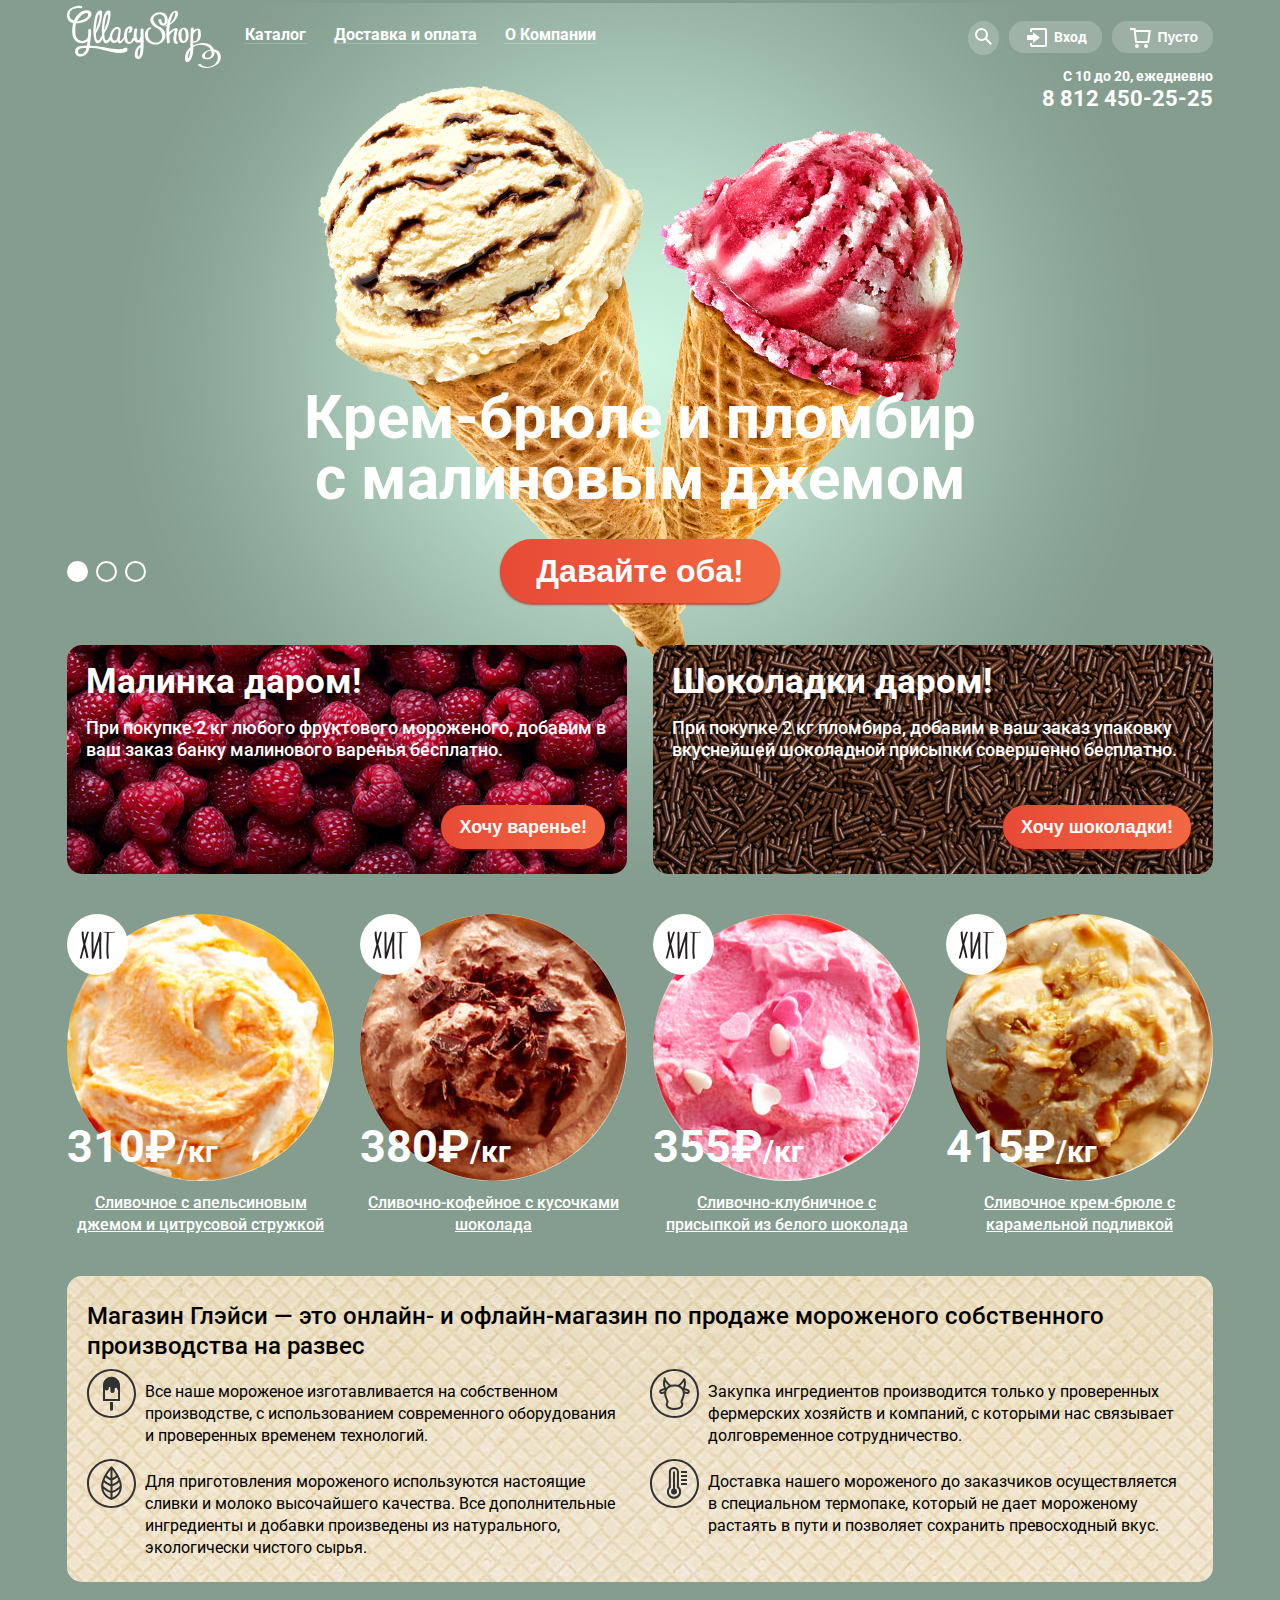
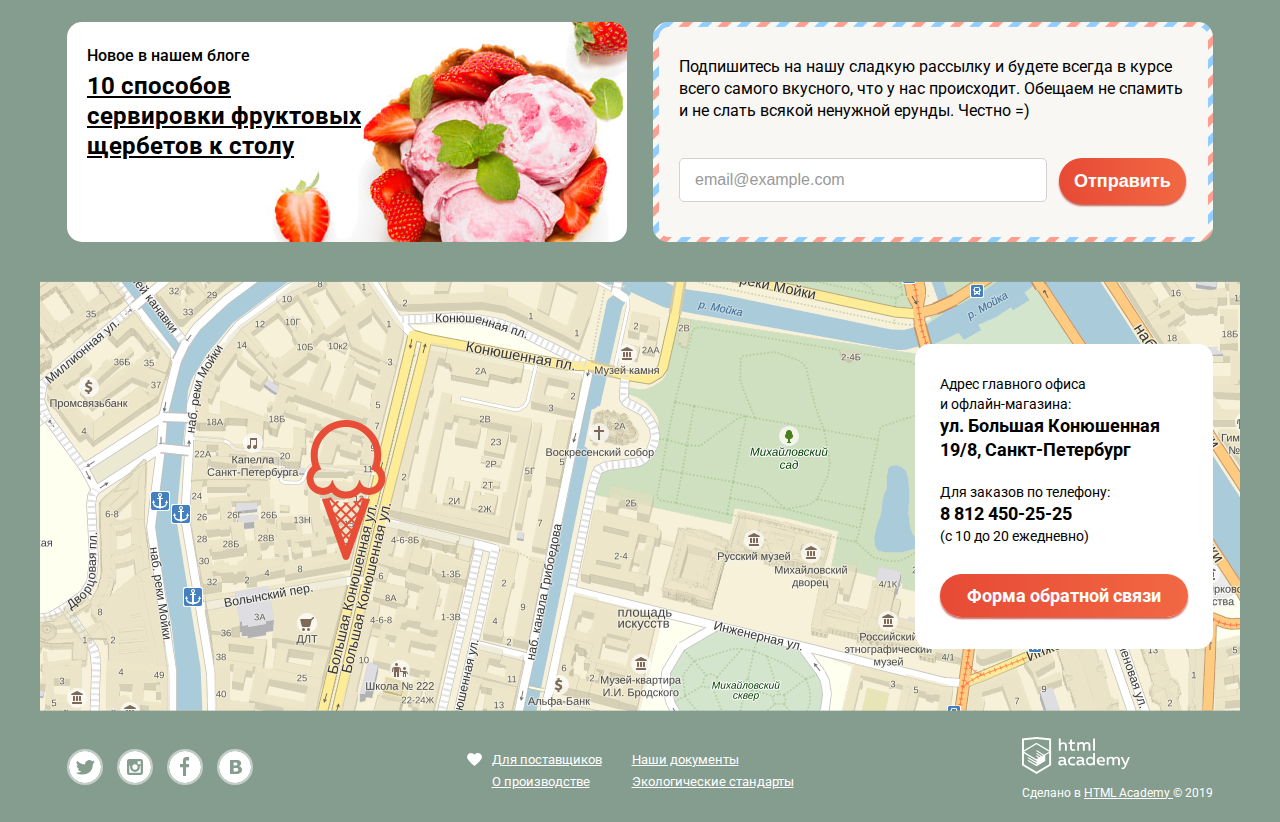
==== index.html @ fc47311f "проблемы с пагинацией" ====
<!DOCTYPE html>
<html lang="ru">
  <head>
    <meta charset="utf-8">
    <title>HTML Academy: Глейси</title>
    <link href="https://fonts.googleapis.com/css?family=Roboto:400,500,700&display=swap&subset=cyrillic" rel="stylesheet">
    <link href="css/normalize.css" rel="stylesheet">
    <link href="css/style.css" rel="stylesheet">
  </head>
  <body>  
    <section class="feedback">
      <h2>Мы обязательно вам ответим!</h2>
      <form class="feedback-form" action="https://echo.htmlacademy.ru/" method="post">
        <p>
          <label for="nameLastname" class="visually-hidden"> Имя Фамилия</label>
          <input id="nameLastname" type="text" name="user-name" placeholder="Имя Фамилия">           
        </p>
        <p>
          <label for="user-email" class="visually-hidden">Электронная почта</label>
          <input id="user-email" type="email" name="user-email" placeholder="email@example.com">                      
        </p>
        <p>
          <textarea name="comment" rows="5">В свободной форме
          </textarea>
        </p>
        <button class="button" type="submit">Отправить</button>
        <button class="modal-close" type="button">
          <svg xmlns="http://www.w3.org/2000/svg" width="18" height="17" viewBox="0 0 18 17">
            <path fill="#231F20" d="M17.454 1.46L16.04.046 9 7.086 1.96.046.546 1.46l7.04 7.04-7.04 7.04 1.414 1.414L9 9.914l7.04 7.04 1.414-1.414-7.04-7.04z"/>
          </svg>
          <span class="visually-hidden">Закрыть</span>
        </button>
      </form>
    </section>        
      <input class="visually-hidden" type="radio" id="product-1" name="toggle" checked>
      <input class="visually-hidden" type="radio" id="product-2" name="toggle">
      <input class="visually-hidden" type="radio" id="product-3" name="toggle">
    <div class="site-wrapper">
    <header class="header container">
      <div class="header-wrap">
      <a class="header-logo">
        <img src="img/logo.svg" width="154" height="64" alt="Логотип Gllacy Shop">
      </a>
      <nav class="main-navigation">        
        <ul class="main-navigation-list">
          <li class="main-navigation-item submenu"><a href="">Каталог</a>            
            <ul class="main-navigation-dropdown-list">
              <li><a href="">Новинки</a></li>
              <li><a href="catalog.html">Сливочное</a></li>
              <li><a href="">Щербеты</a></li>
              <li><a href="">Фруктовый лед</a></li>
              <li><a href="">Мелорин</a></li>
             </ul>
          </li>
          <li class="main-navigation-item"><a href="">Доставка и оплата</a></li>
          <li class="main-navigation-item"><a href="">О Компании</a></li>
        </ul>
      </nav>
      <div class="user-navigation">                
      <section class="search">  
        <button class="search-button" type="button">
          <span class="visually-hidden">Поиск</span>
          <svg xmlns="http://www.w3.org/2000/svg" xmlns:xlink="http://www.w3.org/1999/xlink" width="17" height="17" viewBox="0 0 17 17">
            <path d="M16.958 15.527L11.75 10.32A6.455 6.455 0 0 0 13 6.5 6.5 6.5 0 1 0 6.5 13a6.465 6.465 0 0 0 3.839-1.263l5.205 5.204 1.414-1.414zM6.5 11C4.019 
            11 2 8.981 2 6.5S4.019 2 6.5 2 11 4.019 11 6.5 8.981 11 6.5 11z"/>
         </svg>
        </button>            
        <div class="modal search-modal">        
        <form class="search-form" action="https://echo.htmlacademy.ru/" method="post">
          <label for="search" class="visually-hidden">Введите, что вы ищете?</label>
          <input id="search" type="search" name="search" placeholder="Например: Крем-брюле">          
        </form> 
      </div>
      </section>   
      <section class="login">        
        <a class="login-button" href="">
          <svg xmlns="http://www.w3.org/2000/svg" xmlns:xlink="http://www.w3.org/1999/xlink" width="21" height="19" viewBox="0 0 21 19">
            <g><path d="M6 14.875L12.917 9.5 6 4.125v2.917H-.042v4.917H6z"/><path d="M18 0H5C3.9 0 3 .9 3 2v2h2V2h13v15H5v-2H3v2c0 1.1.9 2 2 2h13c1.1 0 2-.9 2-2V2c0-1.1-.9-2-2-2z"/></g>
          </svg>
          Вход</a>
        <div class="modal login-modal">
        <form class="login-form" action="https://echo.htmlacademy.ru/" method="post">
          <p>
            <label for="login" class="visually-hidden">Электронная почта</label>
            <input id="login" type="email" name="login" placeholder="email@example.com">
          </p>
          <p>
            <label for="password" class="visually-hidden">Пароль</label>
            <input id="password" type="password" name="password" placeholder="••••••••">
          </p>
          <button class="button login-form-button" type="submit">Войти</button>
          <ul class="login-form-articles"> 
            <li>
              <a class="restore" href="">Забыли пароль?</a>
            </li>
            <li>
              <a class="new-user" href="">Новая регистрация</a>
            </li>  
         </ul>
        </form>
        <!--<button class="modal-close" type="button">Закрыть</button>-->
      </div>
      </section>    
      <section class="basket">
        <button class="basket-button" type="button">
          <svg xmlns="http://www.w3.org/2000/svg" width="21" height="20" viewBox="0 0 21 20"><g fill="#FFF">
            <path d="M5.657 2.031L5.422 0H0v2h3.64l1.5 13h13.988l1.699-12.969H5.657zM17.372 13H6.922L5.888 4.031h12.66L17.372 13z"/>
            <circle cx="6.984" cy="18" r="2"/><circle cx="15.984" cy="18" r="2"/></g>
          </svg>
          <span>Пусто</span>          
        </button>          
      </section>  
      </div> 
      </div>   
      <p class="header-contacts">С 10 до 20, ежедневно<br><span class="header-tel">8 812 450-25-25</span></p>
    </header>
    <main>      
      <h1 class="visually-hidden">Магазин мороженного "Gllacy Shop"</h1>
      <section class="slider container">
        <h2 class="visually-hidden">Слайдер</h2>
        
        <div class="slider-controls">
          <label for="product-1">Первый</label>
          <label for="product-2">Второй</label>
          <label for="product-3">Третий</label>
        </div>
        <ul class="slider-list">
          <li class="slider-item slide" id="slide1">
            <h3>Крем-брюле и пломбир с малиновым джемом</h3>            
            <button class="button slider-button" type="button">Давайте оба!</button>
          </li>
          <li class="slider-item slide" id="slide2">
            <h3>Шоколадный пломбир и лимонный сорбет</h3>            
            <button class="button slider-button" type="button">Давайте оба!</button>
          </li>
          <li class="slider-item slide" id="slide3">
            <h3>Пломбир с помадкой и клубничный щербет</h3>            
            <button class="button slider-button" type="button">Давайте оба!</button>
          </li>
        </ul>        
      </section>
      <section class="offer container">
        <h2 class="visually-hidden">Акции и спецпредложения</h2>
        <ul class="offer-list">
          <li class="offer-item">
            <h3>Малинка даром!</h3>
            <p>При покупке 2 кг любого фруктового мороженого, добавим в ваш заказ банку малинового варенья бесплатно.</p>
            <button class="button offer-button" type="button">Хочу варенье!</button>
          </li>
          <li class="offer-item">
            <h3>Шоколадки даром!</h3>
            <p>При покупке 2 кг пломбира, добавим в ваш заказ упаковку вкуснейшей шоколадной присыпки совершенно бесплатно.</p>
            <button class="button offer-button" type="button">Хочу шоколадки!</button>
          </li>
        </ul>        
      </section>
      <section class="top-product container">
        <h2 class="visually-hidden">Лучшие товары</h2>
        <ul class="top-product-list">
          <li class="top-product-item">
            <a href="">
              <img src="img/hit_product_1.jpg" width="267" height="267" alt="Мороженое теплого желтого цвета">
              <h3>Сливочное с апельсиновым джемом и цитрусовой стружкой</h3>            
            </a>
            <p class="top-product-item-price">310₽<span class="top-product-item-unit">/кг</span></p>
            <div class="wrap-item-button">
            <button class="button item-button" type="button">Быстрый просмотр</button>
           </div>
          </li>
          <li class="top-product-item">
            <a href="">              
              <img src="img/hit_product_2.jpg" width="267" height="267" alt="Мороженое светло-коричневого цвета">
              <h3>Сливочно-кофейное с кусочками шоколада</h3>
            </a>
            <p class="top-product-item-price">380₽<span class="top-product-item-unit">/кг</span></p>
            <div class="wrap-item-button">
              <button class="button item-button" type="button">Быстрый просмотр</button>
             </div>
          </li>
          <li class="top-product-item">
            <a href="">              
              <img src="img/hit_product_3.jpg" width="267" height="267" alt="Мороженое розового цвета с посыпкой в виде белых сердечек">
              <h3>Сливочно-клубничное с присыпкой из белого шоколада</h3>
            </a>
            <p class="top-product-item-price">355₽<span class="top-product-item-unit">/кг</span></p>
            <div class="wrap-item-button">
              <button class="button item-button" type="button">Быстрый просмотр</button>
             </div>
          </li> 
          <li class="top-product-item">
            <a href="">              
              <img src="img/hit_product_4.jpg" width="267" height="267" alt="Мороженое бело-коричневого цвета">
              <h3>Сливочное крем-брюле с карамельной подливкой</h3>
            </a>
            <p class="top-product-item-price">415₽<span class="top-product-item-unit">/кг</span></p>
            <div class="wrap-item-button">
              <button class="button item-button" type="button">Быстрый просмотр</button>
             </div>
          </li>                 
        </ul>
      </section>
      <div class="container">
      <section class="features">
        <h2 class="visually-hidden">Описание магазина</h2>
        <p class="features-subtitle">Магазин Глэйси — это онлайн- и офлайн-магазин по продаже мороженого собственного производства на развес</p>
        <ul class="features-list">
          <li class="feature-item">
            <p>Все наше мороженое изготавливается на собственном производстве, с использованием современного оборудования и проверенных временем технологий.</p>
          </li>
          <li class="feature-item">
            <p>Закупка ингредиентов  производится только у проверенных фермерских хозяйств и компаний, с которыми нас связывает долговременное сотрудничество. </p>
          </li>
          <li class="feature-item">
            <p>Для приготовления мороженого используются настоящие сливки и молоко высочайшего качества. Все дополнительные ингредиенты и добавки произведены из 
            натурального, экологически чистого сырья. </p>
          </li>
          <li class="feature-item">
            <p>Доставка нашего мороженого до заказчиков осуществляется в специальном термопаке, который не дает мороженому растаять в пути и позволяет сохранить 
              превосходный вкус.</p>
          </li>
        </ul>
      </section>
     </div>
      <div class="index-columns container">
      <article class="news">
        <h2>Новое в нашем блоге</h2>      
        <h3>
          <a href="">
            10 способов сервировки фруктовых щербетов к столу
          </a>
        </h3>
      </article>      
      <section class="subscription">
        <h2 class="visually-hidden">Подписка на рассылку</h2>
        <div class="subscription-border">
        <p class="subscription-info">Подпишитесь на нашу сладкую рассылку и будете всегда в курсе всего самого вкусного, что у нас происходит. 
          Обещаем не спамить и не слать всякой ненужной ерунды. Честно =) </p>
        <form class="subscription-form" action="https://echo.htmlacademy.ru/" method="post">
          <label for="email" class="visually-hidden">Электронная почта</label> 
          <input id="email" type="email" name="user-email" placeholder="email@example.com">       
          <button class="button subscription-button" type="submit">Отправить</button>
        </form>
        </div>
      </section>
      </div>
      <section class="contacts">
        <h2 class="visually-hidden">Карта</h2>
        <div class="contacts-info">
          <p class="contacts-base"> 
             Адрес главного офиса<br> и офлайн-магазина:<br>
            <span class="contacts-main">ул. Большая Конюшенная <br> 19/8, Санкт-Петербург</span>
          </p>
          <p class="contacts-base">
            Для заказов по телефону:<br>
            <span class="contacts-main">8 812 450-25-25</span><br>
            (с 10 до 20 ежедневно)
          </p>   
          <a class="button contacts-button" href="">Форма обратной связи</a>          
        </div>
        <img src="img/Map.png" width="1200" height="430" alt="ул. Большая Конюшенная 19/8, Санкт-Петербург">
      </section>         
    </main>
    <footer class="main-footer container">    
        <ul class="footer-social">
          <li class="social-button"><a href=""><span class="visually-hidden">Твитер</span>
            <svg xmlns="http://www.w3.org/2000/svg" width="32" height="32" viewBox="0 0 32 32">
              <path fill="#FFF" d="M16 0C7.164 0 0 7.164 0 16c0 8.837 7.164 16 16 16 8.837 0 16-7.163 16-16 0-8.836-7.163-16-16-16zm7.944 12.809c-.251 
              6.516-3.463 10.832-10.992 10.702h-.486c-.447 0-4.543-.443-5.344-1.823 2.479.19 4.247-.406 5.12-1.136-1.048-.289-2.923-.461-3.251-2.848.384.104.618.221 
              1.299.113-1.307-.824-2.758-1.519-2.679-3.643.311.317 1.164.518 1.46.457-.768-.233-2.149-3.244-.974-4.781 1.984 1.79 4.075 3.482 7.804 3.643.227-2.214 1.24-3.699 
              3.168-4.325 1.84-.479 3.255.26 3.901 1.138.737-.224 1.453-.466 2.193-.685-.004.833-.569 1.463-.935 1.709.747.165 1.423-.475 1.423-.475-.184.963-1.094 1.725-1.707 1.954z"/>
            </svg></a></li>
          <li class="social-button"><a href=""><span class="visually-hidden">Инстаграмм</span>
            <svg xmlns="http://www.w3.org/2000/svg" width="32" height="32" viewBox="0 0 32 32"><g fill="#FFF">
              <path d="M20.916 16a4.938 4.938 0 1 1-9.877 0c0-.394.051-.773.138-1.14h-.897v6.838h11.396V14.86h-.897c.086.367.137.746.137 1.14z"/>
              <path d="M15.978 18.659c1.466 0 2.659-1.193 2.659-2.659s-1.193-2.659-2.659-2.659c-1.466 0-2.659 1.193-2.659 2.659s1.192 2.659 2.659 2.659zM18.637 10.302h3.039v3.039h-3.039z"/>
              <path d="M16 0C7.164 0 0 7.164 0 16c0 8.837 7.164 16 16 16 8.837 0 16-7.163 16-16 0-8.836-7.163-16-16-16zm7.955 21.698a2.285 2.285 0 0 1-2.279 2.279H10.279A2.285 2.285 0 0 1 8 
              21.698V10.302a2.286 2.286 0 0 1 2.279-2.279h11.396a2.286 2.286 0 0 1 2.279 2.279v11.396z"/></g>
            </svg></a></li>
          <li class="social-button"><a href=""><span class="visually-hidden">Фейсбук</span>
            <svg xmlns="http://www.w3.org/2000/svg" width="32" height="32" viewBox="0 0 32 32">
              <path fill="#FFF" d="M16 0C7.164 0 0 7.163 0 16s7.164 16 16 16c8.837 0 16-7.164 16-16S24.837 0 16 0zm4.062 9.455h-3.021v3.444h3.021v3.445h-3.021v8.61H14.02v-8.61H11v-3.445h3.021V9.455c0-1.902 
              1.353-3.445 3.021-3.445h3.021v3.445z"/>
            </svg></a></li>
          <li class="social-button"><a href=""><span class="visually-hidden">Вконтакте</span>
            <svg xmlns="http://www.w3.org/2000/svg" width="32" height="32" viewBox="0 0 32 32"><g fill="#FFF">
              <path d="M16.637 14.495c.402-.019.719-.082.951-.188.326-.145.54-.33.641-.559.101-.229.15-.496.15-.797 0-.232-.058-.465-.174-.697-.116-.232-.322-.405-.617-.517-.264-.1-.592-.155-.984-.165a76.242 
              76.242 0 0 0-1.652-.014h-.339v2.965h.565c.571 0 1.057-.009 1.459-.028zM18.118 17.084c-.282-.081-.672-.125-1.166-.132a127.97 127.97 0 0 0-1.55-.009h-.79v3.493h.264c1.014 0 1.74-.003 2.18-.009a3.2 
              3.2 0 0 0 1.212-.245c.377-.157.633-.364.774-.625s.214-.562.214-.9c0-.446-.088-.788-.261-1.03-.17-.241-.464-.423-.877-.543z"/>
              <path d="M16 0C7.164 0 0 7.164 0 16c0 8.837 7.164 16 16 16 8.837 0 16-7.163 16-16 0-8.836-7.163-16-16-16zm6.602 20.531a3.73 3.73 0 0 
              1-1.124 1.327c-.552.415-1.161.71-1.823.886s-1.501.264-2.519.264h-6.121V8.987h5.443c1.13 0 1.957.038 2.48.113a5.126 5.126 0 0 1 1.561.5c.533.27.929.632 1.189 1.087.26.455.392.975.392 1.558 0 
              .678-.179 1.278-.536 1.795-.358.518-.863.92-1.517 1.208v.075c.917.182 1.642.559 2.179 1.13.537.571.807 1.325.807 2.261 0 .678-.138 1.283-.411 1.817z"/></g>
            </svg></a></li>
        </ul>
        <ul class="footer-links">       
          <li class="footer-link footer-link-special"><a href="">Для поставщиков</a></li>
          <li class="footer-link"><a href="">Наши документы</a></li>   
          <li class="footer-link"><a href="">О производстве</a></li>
          <li class="footer-link"><a href="">Экологические стандарты</a></li>
        </ul>
    <div class="footer-copyright">
     <a class="html-logo" href="https://htmlacademy.ru/intensive/htmlcss">
        <img src="img/logo-htmlacademy.svg" alt="Логотип HTML Academy" width="108" height="39">
      </a>   
     <p>      
      Сделано в  
       <a href="https://htmlacademy.ru/intensive/htmlcss">
        HTML Academy
      </a>      
       © 2019       
     </p>
    </div>
    </footer> 
  </div>

</body></html>
---- css/style.css ----
body {
    margin: 0;
    padding: 0;
    font-family: 'Roboto', Arial, sans-serif;
    font-size: 16px;
    line-height: 22px;
    font-weight: 400;
    color: #ffffff;  
    min-width: 940px;
    background-color: #849d8f;  
  }
a {
    text-decoration: none; 
  }
.visually-hidden {
    position: absolute;
    clip: rect(0 0 0 0);
    width: 1px;
    height: 1px;
    margin: -1px;
}
.modal   {
    display: none;
    z-index: 1;
}
.button {
    font-size: 18px;
    line-height: 24px; 
    font-weight: 700;
    text-align: center;
    color: #ffffff;
    vertical-align: middle;       
    
    background-image: linear-gradient( 90deg, rgb(231,74,53) 0%, rgb(242,104,67) 100%);    
    box-shadow: 0px 2px 2px 0px rgba(172, 16, 0, 0.64);
      
    border: none; 
    border-radius: 45px;
}
.button:hover,
.button:focus {  
    background-image: linear-gradient(#f58669, #ec6f5e);
    box-shadow: 0 2px 2px #9e4334;
}
.button:active {
    box-shadow: inset 0px 2px 2px 0 #942718;
    background-image: linear-gradient(to bottom, rgba(0, 0, 0, 0.07), rgba(0, 0, 0, 0.07)), linear-gradient(to top, #e74a35, #f26843);
}
.slider-button {
    font-size: 32px;
    line-height: 44px; 
    padding: 10px 36px; 
    margin-top: 30px;
}
.offer-button {
    padding: 10px 18px;
    position: absolute;
    bottom: 25px;
    right: 22px;
}
.contacts-button {
    padding: 11px 27px;
}
.main-navigation-list,
.slider-list,
.offer-list,
.features-list,
.breadcrumbs,
.fillers-list,
.catalog-list,
.top-product-list,
.pagination-list,
.main-navigation-dropdown-list {
    list-style: none;
}
.feedback-form input,
.search-form input,
.login-form input,
.subscription-form input{
    font-size: 16px;
    line-height: 24px;
    font-weight: bold;
    color: #323232;
}
.header {
    min-height: 75px;
    position: relative;
}
.header-logo {
    margin-top: 5px;
}
.main-navigation-list {
    display: flex;
    margin: 0px;
    padding: 0px;
    margin-left: 10px;
    margin-top: -5px;
}
.main-navigation-list > li {
    margin: 0px; 
    position: relative;  
}
.main-navigation a {       
    line-height: 18px; 
    font-weight: 700;
    color: #ffffff;
    padding: 10px 14px;
    display: block;
    text-decoration: none;
    position: relative;
}
.main-navigation-item > a::before {
    content: "";
    position: absolute;
    left: 13px;
    right: 13px;
    bottom: 10px;
    height: 1px;
    background-color: white;
    opacity: 0.2;
}
.main-navigation-item > a:hover,
.submenu > a:hover {
    background-color: #ffffff;
    color: #000000;
    border-radius: 15px;
}
.main-navigation-dropdown-list {
    display: none; 
    position: absolute;
    width: 143px;
    padding: 0;
    padding-top: 5px;
    z-index: 1;
}
.submenu:hover > ul {    
    display: block;
    border-radius: 10px;    
}
.main-navigation-dropdown-list a{
    font-size: 14px;    
    line-height: 16px; 
    font-weight: 400;
    display: block;
    color: black;
    text-decoration: none;
    background-color: #f8f7f4; 
}
.main-navigation-dropdown-list a:hover{ 
    background-color: #fbded7;
    color: black;
}
.main-navigation-dropdown-list a:active{
    background-color: #f6b5a5;
}
.current-page a {
    background-color: #d07058;
}
.login a,
.basket-button span {
    font-size: 14px;
    line-height: 16px; 
    font-weight: 700;
    color: white;
}
.login svg,
.basket svg,
.basket-button-full-icon {
    position: absolute;
    left: 18px;
    top: 7px;
}
.search svg,
.login svg {
    fill: white;
}
.search-button {
    background-color: rgba(255, 255, 255, 0.2);
    padding: 7px;
    border-radius: 50%;
    margin-left: 10px;
    border: none; 
}
.login-button {
    display: block;
    position: relative;
    padding-top: 8px;
    padding-bottom: 8px;    
    padding-left: 45px;
    padding-right: 15px;
    background-color: rgba(255, 255, 255, 0.2);
    border-radius: 15px;
    margin-left: 10px;
    border: none;
}
.basket-button {
    display: block;
    position: relative;
    padding-top: 8px;
    padding-bottom: 8px;    
    padding-left: 45px;
    padding-right: 15px;
    background-color: rgba(255, 255, 255, 0.2);
    border-radius: 15px;
    margin-left: 10px;
    border: none;
}
.search-button:hover,
.login-button:hover {
    color: black;
    background-color: white;
}
.search-button:hover svg,
.login-button:hover svg {
    fill: black;
}
.search:hover > div,
.login:hover > div,
.basket-full:hover > div {
    display: block;
}
.search,
.login,
.basket-full {
    position: relative;
}
.search-modal {
    position: absolute;    
    background-color: transparent;
    right: 0px;
    padding-top: 5px;
}
.search-form {
    padding: 20px 15px;
    background-color: #f8f7f4;
    border: none;
    border-radius: 5px;
}
.search-form input{
    box-sizing: border-box;
    min-height: 44px;
    width: 311px;
    border-radius: 5px;
    box-shadow: none;
    border: solid 1px #d3d3d2;
    padding: 15px;
}
.login-modal {
    position: absolute;    
    background-color: transparent;  
    right: 0px;
    padding-top: 5px;
}
.login-form {
    border-radius: 5px;
    padding-top: 20px;
    padding-left: 19px;
    padding-right: 17px;
    padding-bottom: 22px;
    background-color: #f8f7f4;
}
.login-form a {
    color: black;
    text-decoration: underline;
    font-weight: normal;
    font-size: 13px;
    line-height: 24px;
}
.login-form input {    
    box-sizing: border-box;
    min-height: 40px;
    width: 241px;
    border-radius: 5px;
    box-shadow: none;
    border: solid 1px #d3d3d2;
    padding: 13px;
}
.login-form p {
    margin: 0px;
    margin-bottom: 20px;
}
.login-form-button {
    padding: 11px 23px;    
    vertical-align: middle;
}
.login-form-articles {
    margin: 0px;
    padding: 0px; 
    padding-left: 17px;   
    list-style: none;
    display: inline-block;
    vertical-align: middle;
}
.search-form input::placeholder,
.login-form input::placeholder {
    font-size: 14px;
    line-height: 24px; 
    font-weight: normal; 
    color: #999999;   
}
.basket-button-full {
    position: relative;    
    display: block;
    background-color: white;
    padding-top: 8px;
    padding-bottom: 8px;    
    padding-left: 45px;
    padding-right: 15px;
    border-radius: 15px;
    margin-left: 10px;
    border: none;
}
.basket-product{
    font-weight: 700;
}
.basket-modal {
    position: absolute; 
    right: 0px;  
    width: 540px;    
    padding-top: 5px;
    background-color: transparent;
    border: none;
    border-radius: 5px;
    color: black;
}
.basket-close {
    position: static;
    border: none;
    background-color: white;
}
.basket-form {
    display: flex;
    flex-wrap: wrap;
    flex-direction: column;
    padding-top: 10px;
    padding-right: 15px;
    padding-bottom: 18px;
    padding-left: 15px;
    background-color: #f8f7f4;
}
.basket-form table {
    font-size: 13px;
    line-height: 16px; 
    font-weight: normal;
    border-spacing: 0px 10px;
    padding-bottom: 13px;
    border-bottom: 1px solid #cacac7;
}
.basket-form p {  
    margin-left: auto;
    margin-right: 0; 
    margin-top: 12px;
    font-size: 15px;
    line-height: 18px; 
    font-weight: bold;
}
.basket-form a {
    margin-left: auto;
    margin-right: 0px;
    padding: 10px 14px;
}
.basket-form tr {
    padding: 0px;
    margin: 0px;
}
.basket-form td:nth-child(3) {
    padding-left: 10px;
    padding-right: 15px;
    max-width: 210px;
}
.basket-form span {
    color: #999999;
}
.basket-form td:nth-child(4) {
    padding-right: 25px;
}
.header-contacts {
    position: absolute;
    right: 27px;
    top: 68px;
    font-size: 14px;
    line-height: 16px; 
    font-weight: bold;
    text-align: right;
    margin: 0;
}
.header-tel {
    font-size: 22px;
    line-height: 30px; 
    font-weight: bold; 
}
.site-wrapper {
    min-width: 940px;
    background-color: #849d8f;
    background-image: url("../img/slider_1.jpg");
    background-repeat: no-repeat;
    background-position: center;

    transition: background-image 0.5s ease, background-color 0.5s ease;
}
.slider {
    position: relative;
    padding-top: 300px; 
    text-align: center;
}
.slider-list {
    padding: 0px;
    margin: 0px;
    margin-top: 13px;
}   
.slide {
    display: none;
} 
.slider-item h3 {
    font-size: 60px;
    line-height: 60.5px; 
    font-weight: 700; 
    width: 700px;
    margin: 0 auto;
}
.slider-controls {
    position: absolute;
    bottom: 20px;
    left: 27px;
    z-index: 20;
    
    font-size: 0;
  }
.slider-controls label {
    display: inline-block;
    width: 17px;
    height: 17px;
    margin-right: 8px;
  
    vertical-align: top;
  
    background-color: transparent;
    border: 2px solid #ffffff;
    border-radius: 50%;
    cursor: pointer;
  }
  #product-1:checked ~ .site-wrapper {
    background-color: #849d8f;
    background-image: url("../img/slider_1.jpg");
  }
  
  #product-2:checked ~ .site-wrapper {
    background-color: #8996a6;
    background-image: url("../img/slider_2.jpg");
  }
  
  #product-3:checked ~ .site-wrapper {
    background-color: #9d8b84;
    background-image: url("../img/slider_3.jpg");
  }
  #product-1:checked ~ .site-wrapper #slide1,
  #product-2:checked ~ .site-wrapper #slide2,
  #product-3:checked ~ .site-wrapper #slide3 {
    display: block;
  }
  #product-1:checked ~ .site-wrapper label[for="product-1"],
  #product-2:checked ~ .site-wrapper label[for="product-2"],
  #product-3:checked ~ .site-wrapper label[for="product-3"] {
    background-color: #ffffff;
  }
.offer-item {
    position: relative;
}
.offer-item:first-child {
    background: url("../img/raspberries.png") no-repeat;    
    background-color: #9c1e25;
    background-size: cover;
    width: 560px;
    height: 229px;
    border-radius: 15px;
    margin-right: 26px;
}
.offer-item:nth-child(2) {
    background: url("../img/chocolate.png") no-repeat;    
    background-color: #60442f;
    background-size: cover;
    width: 560px;
    height: 229px;
    border-radius: 15px;
}
.offer-item h3{
    font-size: 35px;
    line-height: 41px; 
    font-weight: 700;  

    margin: 0;
    margin-top: 16px;
    margin-left: 19px;
    margin-bottom: 15px;
}
.offer-item p{
    font-size: 18px;
    line-height: 22px; 
    font-weight: 500; 
    
    margin: 0;
    margin-left: 19px; 
    max-width: 520px;   
}
.footer-links a:hover,
.footer-copyright a:hover,
.footer-links a:focus,
.footer-copyright a:focus {
    color:#ffbc9e;
}
.news a:hover,
.news a:focus {
    color: #e84d37;
}
.features {
    background-color: #EEE2C9;
    background-image: url("../img/background-waffle.jpg");
    background-repeat: no-repeat;
    background-size: cover;
    color: #000000;  
    box-sizing: border-box; 
    width: 1146px;
    height: 306px;
    border-radius: 15px; 
    padding-top: 25px;
    padding-right: 20px;
    padding-bottom: 26px;
    padding-left: 20px;
    margin-bottom: 40px;
}
.features-subtitle {
    font-size: 24px;
    line-height: 30px; 
    font-weight: 500; 
    margin: 0px; 
    margin-bottom: 20px;
}
.features-list {
    display: flex;
    flex-wrap: wrap;
    margin: 0px;    
    padding: 0px;
}
.feature-item {
    position: relative;
    max-width: 480px;   
    padding-left: 58px;
}
.feature-item p {
    margin: 0px;
    margin-bottom: 24px;
}
.feature-item::before {
    content: "";
    position: absolute;

    left: 0px;
    top: -12px;

    width: 50px;
    height: 50px;  
    background-repeat: no-repeat;
    background-position: 0 0;
}
.feature-item:first-child::before {
    background-image: url("../img/ice-cream.svg");
}
.feature-item:nth-child(2)::before {       
    background-image: url("../img/cow.svg");    
}
.feature-item:nth-child(3)::before {       
    background-image: url("../img/eco.svg");    
}
.feature-item:last-child::before {       
    background-image: url("../img/thermometer.svg");    
}
.feature-item:nth-child(2n-1) {
    margin-right: 25px;
}
.news {
    background-color: #ffffff;
    background-image: url("../img/background-strawberry.jpg");
    background-repeat: no-repeat;
    background-size: cover;
    color: #000000;
    width: 560px;
    height: 220px;
    border-radius: 15px;
}
.news h2 {
    font-size: 16px;
    font-weight: 500; 
    margin: 0;
    padding: 0;
    margin-left: 20px;
    margin-top: 23px;
}
.news h3 {
    max-width: 285px;
    margin: 0px;
    margin-top: 4px;
    margin-left: 20px;
}
.news a {
    font-size: 24px;
    line-height: 30px; 
    font-weight: 700; 
    color: #000000;
    text-decoration: underline;    
}
.subscription {
    background-color: #f8f7f4;
    background-image: url("../img/background-mail.jpg.png");
    background-repeat: no-repeat;
    background-size: cover;
    color: #000000;
    width: 560px;
    height: 220px;
    border-radius: 15px;  
    padding: 34px 26px;  
    box-sizing: border-box;
}
.subscription p {
    margin: 0px;
    margin-bottom: 36px;
}
.subscription-form input {
    width: 368px;
    min-height: 44px;   
    box-sizing: border-box;
    border-radius: 5px;
    box-shadow: none;
    border: solid 1px #d3d3d2;
    padding: 9px 15px;
}
.subscription input::placeholder {   
    font-size: 16px;
    line-height: 24px;  
    color: #999999; 
    font-weight: normal;       
}
.subscription-button {
    padding: 11px 15px;
    margin-left: 8px;
}
.contacts {
    position: relative;
    max-width: 1200px;
    min-width: 320px;
    margin-right: auto;
    margin-left: auto;   
}
.contacts-info {
    position: absolute;
    top: 63px;
    right: 27px;

    background-color: #ffffff;
    max-width: 302px;
    min-height: 305px;
    border-radius: 15px;
    padding: 0px 25px;
}
.contacts::before {
    content: "";
    position: absolute;

    left: 266px;
    top: 139px;

    width: 85px;
    height: 145px;  
    background-repeat: no-repeat;
    background-position: 0 0;
    background-image: url("../img/pin.svg")
}
.feedback {
    display: none;
    position: fixed;
    background-color: #f8f7f4;  
    width: 478px;  
    top: 340px;
    left: 50%;
    margin-left: -240px;
    box-sizing: border-box;
    border: none;
    border-radius: 10px; 
    padding: 20px 24px;
    padding-bottom: 27px; 
    z-index: 2;       
}
.feedback h2 {
    color: black;
    padding: 0px;
    margin: 0px;
    margin-bottom: 22px;
}
.feedback-form {
    display: flex;
    flex-wrap: wrap;
    padding: 0px;
    margin: 0px;
}
.feedback p {
    margin: 0px;
    margin-bottom: 20px;
}
.feedback input {
    min-height: 44px;
    box-sizing: border-box;
    min-width: 270px;
    padding: 12px 15px;  
    border-radius: 5px;
    box-shadow: none;
    border: solid 1px #d3d3d2;
}
.feedback input::placeholder {
    font-size: 16px;
    line-height: 24px;  
    color: #999999;
    font-weight: normal;     
}
.feedback textarea {
    min-height: 155px;
    width: 428px;
    box-sizing: border-box;
    border-radius: 5px;
    padding: 11px 15px;
    border-radius: 5px;
    box-shadow: none;
    border: solid 1px #d3d3d2;
    font-size: 16px;
    line-height: 24px;  
    color: #999999;    
}
.feedback button {
    padding: 10px 20px;
    margin-left: auto;
    margin-right: 0;
}
.modal-close {
    position: absolute;
    top:  5px;
    right: 12px;
    width: 18px;
    height: 17px;
    border: 0;
}
.feedback-open {
    display: block;
}
.main-footer ul {
    list-style:none;
}
.social-button a{
    color: #ffffff;    
}
.social-button svg {
    border-radius: 50%;
    border: 2px solid rgba(255, 255, 255, 0.5)
}
.social-button svg:hover {
    border-radius: 50%;
    border: 2px solid rgba(255, 255, 255, 0.7);
}
.footer-link a{
    font-size: 13px;
    line-height: 18px;
    font-weight: 400;   
    color: #ffffff;
    text-decoration: underline;
    padding-left: 30px;    
}
.footer-link-special{
    font-weight: 700;
}
.footer-links {
    position: relative;
}
.footer-link-special::before {
    content: "";
    position: absolute;
    top: 5px;
    left: 5px;

    width: 15px;
    height: 15px;  
    background-repeat: no-repeat;
    background-position: 0 0;
    background-image: url("../img/heart.svg");
}
.footer-copyright {
    font-size: 12px;    
}
.footer-copyright a {
    color: #ffffff;
    text-decoration: underline;
}
.footer-copyright p {
}
.page-title {
    font-size: 35px;
    line-height: 41px;  
    font-weight: 700;  
    margin: 0px;
    padding: 0px;
    margin-bottom: 25px;
}
.breadcrumbs a {
    font-size: 14px;
    line-height: 16px;       
    color: #ffffff;
    text-decoration: underline;
}
.breadcrumbs-current a{
    text-decoration: none;
}
.wrap-item-button {
    display: none;
    position: absolute;
    width: 100%;
    top: 100%;
    padding-top: 10px; 
    padding-bottom: 10px;
    background-color: rgba(255, 255, 255, 0.2);
    border-radius: 0 0 15px 15px; 
    z-index: 1;  
}
.item-button {
    margin: 0px;
    font-size: 18px;
    line-height: 24px; 
    font-weight: 700px;
    padding: 12px 16px;
}
.top-product-item h3,
.catalog-item h3{
    font-size: 16px;
    line-height: 22px;
    font-weight: 500;  
    margin: 0px;
    margin-top: 5px;  
    padding: 0px 5px; 
}
.top-product-item img,
.catalog-item img{    
    border-radius: 50%; 
}
.top-product-item a,
.catalog-item a {
    color: #ffffff;
    text-decoration: underline;
}
.catalog-item:hover .wrap-item-button,
.top-product-item:hover .wrap-item-button {
    display: block;
}
.catalog-list li:hover,
.top-product-list li:hover {
    background-color: rgba(255, 255, 255, 0.2);
    border-radius: 15px 15px 0 0;
    text-align: center;
    display: flex;
}
.top-product-item a:focus,
.top-product-item a:hover,
.catalog-item a:focus,
.catalog-item a:hover {
    color:#ffbc9e; 
}
.top-product-item::before {
    content: "";
    position: absolute;

    width: 65px;
    height: 65px;  
    background-repeat: no-repeat;
    background-position: 0 0;
    background-image: url("../img/hit.svg");
}
.top-product-item-price,
.catalog-item-price {
    position: absolute;
    margin: 0px;
    top: 210px;
    left: 0px;
    font-size: 45px;
    line-height: 45px;
    font-weight: 700;
}
.top-product-item-unit,
.catalog-item-unit {
    font-size: 30px;
    line-height: 45px;
    font-weight: 700; 
}
.breadcrumbs {
    display: flex;    
}
.site-navigation-current > a{   
    text-decoration: none; 
     
    background-color: #d07058;   
    border-radius: 18px;    
    box-shadow: 0px 2px 2px rgba(172, 16, 0, 0.64); 
    padding: 6px 14px;
}
.site-navigation-current > a:hover {
    color: white;
}
.site-navigation-current > a::before {
    content: none;
}
.dropdown-current a{
    background-color: #d07058;
    color: white;
}
.contacts-base {
    font-size: 14px;
    line-height: 20px; 
    color: black; 
    margin-top: 30px;   
}
.contacts-base:nth-child(2) {
    margin-top: 20px;
    margin-bottom: 38px;
}
.contacts-main {
    font-size: 18px;
    line-height: 24px;
    font-weight: 700; 
}
.filter-button {
    line-height: 18px; 
    font-weight: 500;
    text-align: center;
    color: #ffffff;
    vertical-align: middle;    
  
    background-color: rgba(255, 255, 255, 0.2);
    border: solid 2px #ffffff;
    border-radius: 20px;
    width: 144px;
    height: 37px; 
    margin-top: 20px;     
}
.filter-button:focus,
.filter-button:hover {
    color: #000000;
    background-color: #ffffff;
}
.filter-button:active {
    color: #000000;
    background-color: #ffffff;
    box-shadow: 0 2px 1px 0 #696969;
}
.filters legend {
    font-size: 14px;
    line-height: 16px;
    font-weight: 500;  
}
.filter-button-sorting,
.fillers-list { 
    font-size: 16px;   
    line-height: 18px;
    font-weight: 500;  
}
.filter {
    display: flex;
    flex-wrap: wrap;
    margin: 0px;
    padding: 0px;    
    margin-bottom: 36px;
    align-items: center;
}
.filter-background {
    padding: 7px 17px;
    background-color: rgba(255, 255, 255, 0.2);
    border-radius: 25px;
}
.filter fieldset {
    border: none;  
    margin: 0px;
    padding: 0px;  
}
.filter legend {
    margin-bottom: 6px;
}
.fillers-list {
    display: flex;
    margin: 0px;
    padding: 0px;
}
.filter-button-sorting {
    line-height: 18px; 
    font-weight: 500;
    text-align: center;
    color: #ffffff;
    vertical-align: middle;    
    background-color: transparent;
    border: none;
  }
.filter-button-sorting:focus,
.filter-button-sorting:hover {
    color: #323232;
}
.filter-button-sorting svg {
    fill: white;
}
.filter-button-sorting:focus svg,
.filter-button-sorting:hover svg {
    fill: #323232;
}
.filter-option-creaminess {
    appearance: none;
    -webkit-appearance: none;
    position: relative;
    padding-left: 25px;
}
.filter-option-creaminess::before {
    content: "";
    position: absolute;
    left: -6px;
    top: -18px;
    width: 25px;
    height: 25px;
    background-image: url(../img/radio-off.svg);      
    background-repeat: no-repeat; 
    fill-opacity: 0.8;
}
.filter-option-creaminess:checked::before  {
    content: "";
    position: absolute;
    left: -6px;
    top: -18px;
    width: 25px;
    height: 25px;
    background-image: url(../img/radio-on.svg);      
    background-repeat: no-repeat; 
    fill-opacity: 0.8;
}
.filter-option-filler {
    appearance: none;
    -webkit-appearance: none;
    position: relative;
    padding-left: 25px;
}
.filter-option-filler::before {
    content: "";
    position: absolute;
    left: 0px;
    top: -13px;
    width: 25px;
    height: 25px;
    background-image: url(../img/checkbox-off.svg);      
    background-repeat: no-repeat; 
    fill-opacity: 0.8;
}
.filter-option-filler:checked::before  {
    content: "";
    position: absolute;
    left: 0px;
    top: -13px;
    width: 25px;
    height: 25px;
    background-image: url(../img/checkbox-on.svg);      
    background-repeat: no-repeat;     
}
.pagination-item a{
    line-height: 18px;
    font-weight: 500;  
    color: #ffffff;
}
.container {
    max-width: 1146px;
    min-width: 320px;
    margin-right: auto;
    margin-left: auto; 
    padding-left: 27px;
    padding-right: 27px;
}
.header-wrap {
    display: flex;   
    align-items: center; 
}
.user-navigation {
    display: flex;
    flex-wrap: wrap;
    margin: 0px;
    margin-left: auto;
    justify-content: flex-end;
}
.offer-list {
    display: flex; 
    margin: 0px;
    margin-top: 42px;
    margin-bottom: 40px;
    padding: 0px;
}
.top-product-list,
.catalog-list {
    display: flex;
    flex-wrap: wrap;
    margin: 0px;
    padding: 0px;
}
.top-product-item,
.catalog-item {
    position: relative;
    max-width: 267px;
    margin-right: 26px;
    margin-bottom: 40px;
    text-align: center;
}
.top-product-item:nth-child(4n),
.catalog-item:nth-child(4n)
 {
    margin-right: 0px;
}
.index-columns {
    display: flex;
    margin-bottom: 39px;
    justify-content: space-between;
}
.main-footer {
    display: flex;
    align-items: center;
    min-height: 105px;
    justify-content: space-between;
}
.footer-social {
    display: flex;
    margin: 0px;
    margin-right: auto;
    padding: 0px;
}
.social-button {
    padding-right: 14px;
}
.footer-social li:last-child {
    padding-right: 0px;
}
.footer-links {
    display: flex;
    flex-wrap: wrap;
    margin: 0px;  
    padding: 0px;
    margin-right: 12px;
    width: 340px;    
}
.footer-link {
    text-align: left; 
    min-width: 140px;   
}
.footer-copyright { 
    margin-left: auto;
}
.footer-copyright p {
    margin: 0px;
    padding: 0px;
}
.breadcrumbs {
    margin: 0px;
    padding: 0px; 
    margin-top: 13px;
    margin-bottom: 5px;
}
.breadcrumbs li::after {
    padding-left: 7px;
    padding-right: 7px;
    content:"»";
}
.pagination-list {
    display: flex;
    margin: 0px;  
    margin-top: 46px;
    padding-bottom: 30px;
    justify-content: flex-end; 
    border-bottom: 1px solid rgba(255, 255, 255, 0.3);
}
.pagination-item {
    margin-left: 20px;
}
.pagination-item:first-child {  
    position: relative;
    display: block;
}
.pagination-item:first-child a {
    color: black;
    width: 100%;
}
.pagination-item:first-child::before {
    content: "";
    position: absolute;
    background-color: white;
    width: 27px;
    height: 27px;
    border-radius: 50%;
    left: -5px;
}
.pagination-item:last-child {
    padding-right: 33px;
    position: relative;
}
.pagination-item:last-child::after {
    content: "";
    position: absolute;
    right: 0px;
    top: 5px;
    width: 8px;
    height: 12px;
    background-image: url(../img/icon-right-small.svg);      
    background-repeat: no-repeat;    
}
.feedback-form input:hover,
.search-form input:hover,
.login-form input:hover,
.subscription-form input:hover {
    box-shadow: 0 0 0 1px rgba(154, 154, 154, 0.52);
    border: solid 1px rgba(154, 154, 154, 0.52);
}
.feedback-form input:focus,
.search-form input:focus,
.login-form input:focus,
.subscription-form input:focus {
    box-shadow: 0 0 0 1px rgba(46, 136, 228, 0.52);
    border: solid 1px rgba(46, 136, 228, 0.52);
}
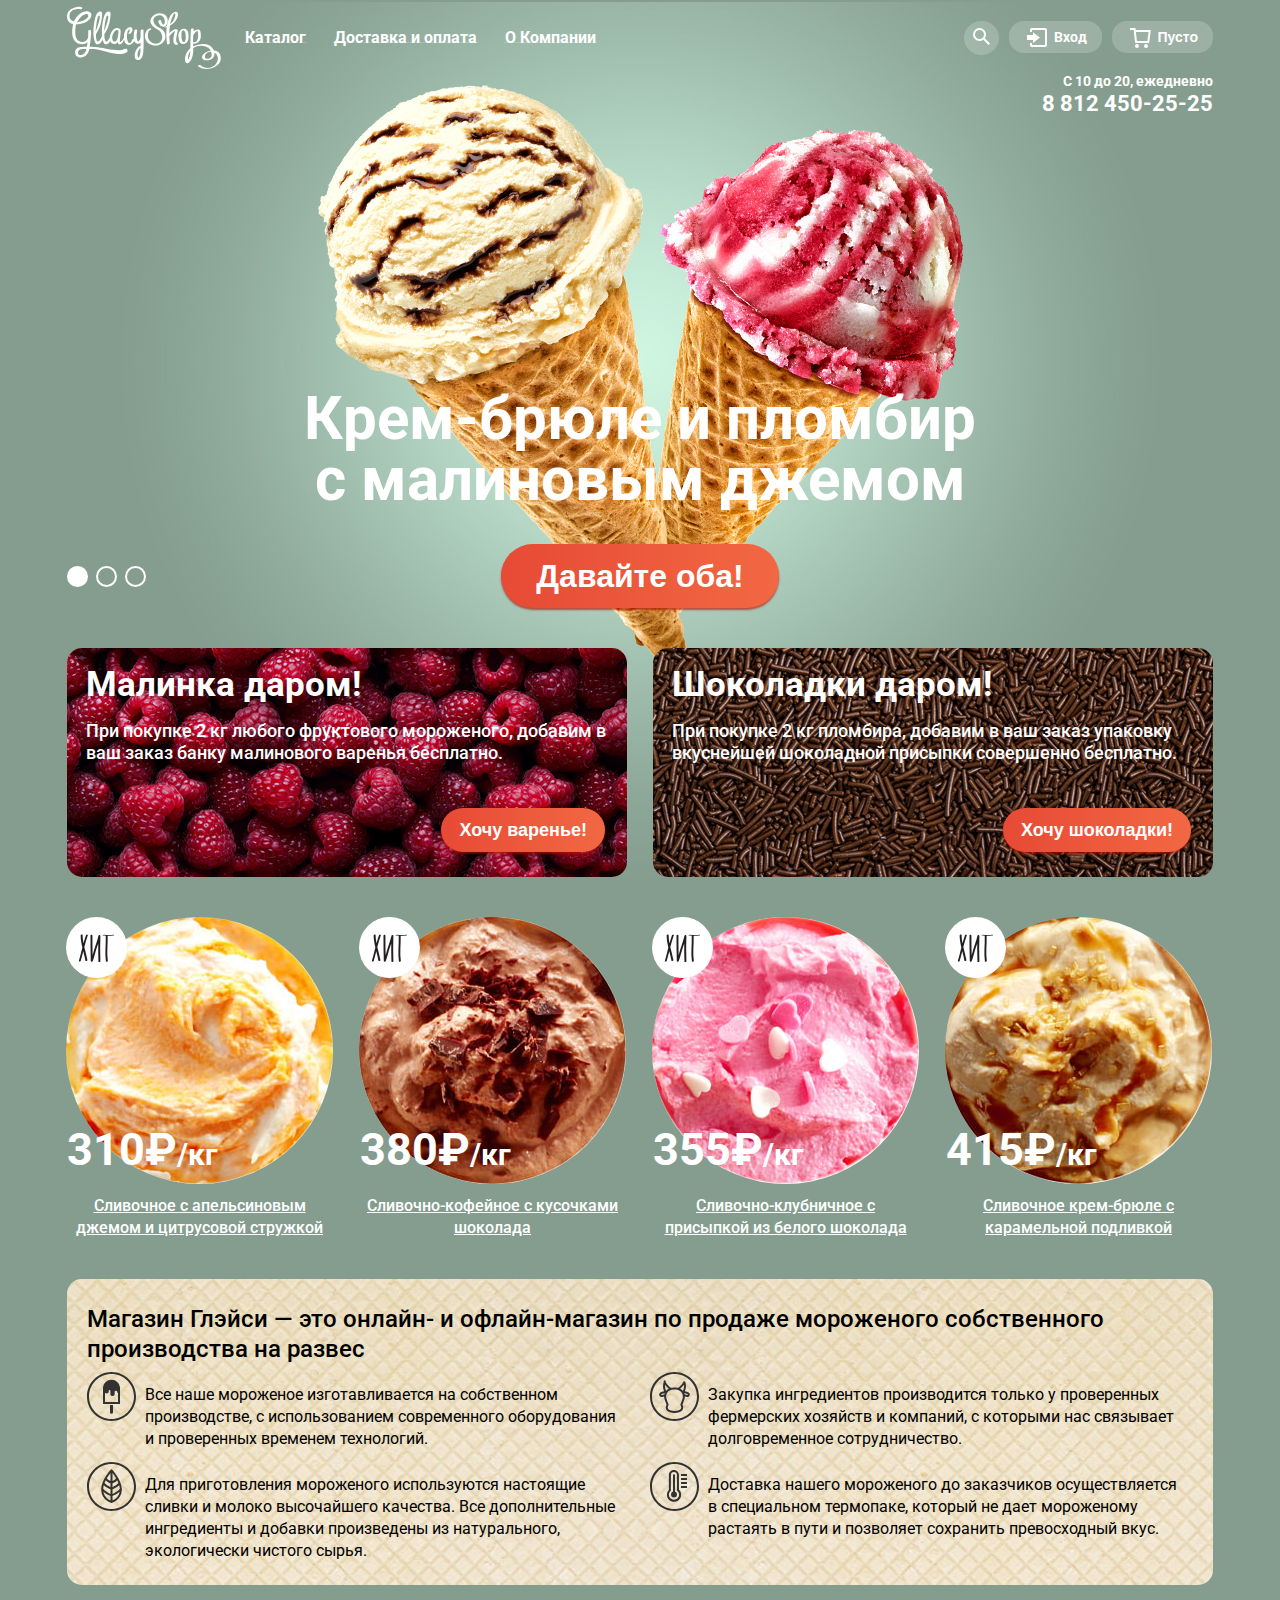
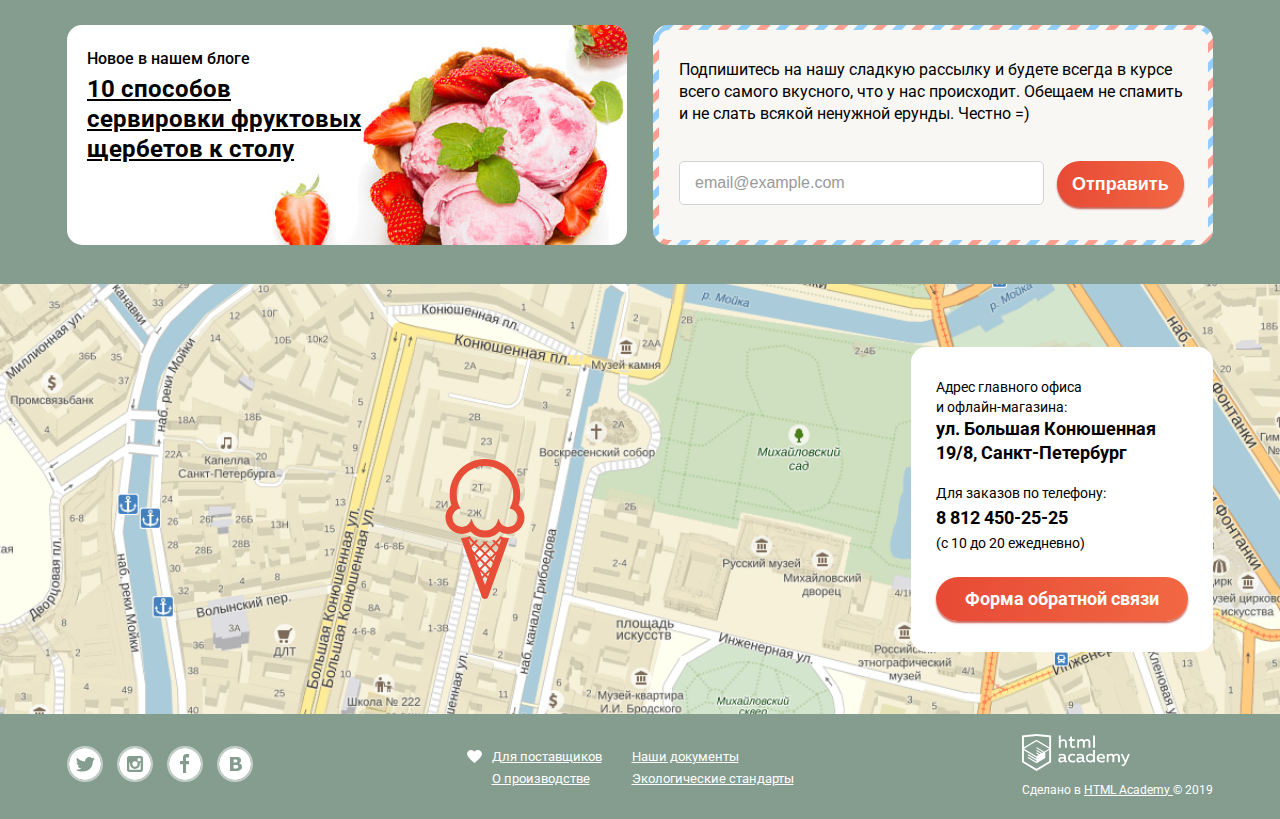
==== commit e2405125: "исправлена карта, карточка товара и сортировка фильтров" ====
--- a/index.html
+++ b/index.html
@@ -97,8 +97,7 @@
               <a class="new-user" href="">Новая регистрация</a>
             </li>  
          </ul>
-        </form>
-        <!--<button class="modal-close" type="button">Закрыть</button>-->
+        </form>        
       </div>
       </section>    
       <section class="basket">
@@ -154,7 +153,7 @@
           </li>
         </ul>        
       </section>
-      <section class="top-product container">
+      <section class="top-product container-product">
         <h2 class="visually-hidden">Лучшие товары</h2>
         <ul class="top-product-list">
           <li class="top-product-item">
@@ -166,7 +165,7 @@
             <div class="wrap-item-button">
             <button class="button item-button" type="button">Быстрый просмотр</button>
            </div>
-          </li>
+          </li>  
           <li class="top-product-item">
             <a href="">              
               <img src="img/hit_product_2.jpg" width="267" height="267" alt="Мороженое светло-коричневого цвета">
@@ -244,20 +243,23 @@
       </section>
       </div>
       <section class="contacts">
+        <div class="container">
+          <div class="contacts-inner">
         <h2 class="visually-hidden">Карта</h2>
         <div class="contacts-info">
           <p class="contacts-base"> 
              Адрес главного офиса<br> и офлайн-магазина:<br>
-            <span class="contacts-main">ул. Большая Конюшенная <br> 19/8, Санкт-Петербург</span>
+            <span class="contacts-address">ул. Большая Конюшенная <br> 19/8, Санкт-Петербург</span>
           </p>
           <p class="contacts-base">
             Для заказов по телефону:<br>
-            <span class="contacts-main">8 812 450-25-25</span><br>
+            <span class="contacts-tel">8 812 450-25-25</span><br>
             (с 10 до 20 ежедневно)
           </p>   
-          <a class="button contacts-button" href="">Форма обратной связи</a>          
-        </div>
-        <img src="img/Map.png" width="1200" height="430" alt="ул. Большая Конюшенная 19/8, Санкт-Петербург">
+          <a class="button contacts-button" href="">Форма обратной связи</a>    
+        </div>      
+        </div> 
+        </div>       
       </section>         
     </main>
     <footer class="main-footer container">    
--- a/css/style.css
+++ b/css/style.css
@@ -7,7 +7,7 @@
     font-weight: 400;
     color: #ffffff;  
     min-width: 940px;
-    background-color: #849d8f;  
+    background-color: #849d8f;
   }
 a {
     text-decoration: none; 
@@ -49,8 +49,8 @@
 .slider-button {
     font-size: 32px;
     line-height: 44px; 
-    padding: 10px 36px; 
-    margin-top: 30px;
+    padding: 10px 35px; 
+    margin-top: 34px;
 }
 .offer-button {
     padding: 10px 18px;
@@ -59,7 +59,9 @@
     right: 22px;
 }
 .contacts-button {
-    padding: 11px 27px;
+    display: block;
+    margin-top: 6px;
+    padding: 10px;
 }
 .main-navigation-list,
 .slider-list,
@@ -87,14 +89,13 @@
     position: relative;
 }
 .header-logo {
-    margin-top: 5px;
+    margin-top: 6px;
 }
 .main-navigation-list {
     display: flex;
     margin: 0px;
     padding: 0px;
-    margin-left: 10px;
-    margin-top: -5px;
+    margin-left: 10px;    
 }
 .main-navigation-list > li {
     margin: 0px; 
@@ -104,7 +105,7 @@
     line-height: 18px; 
     font-weight: 700;
     color: #ffffff;
-    padding: 10px 14px;
+    padding: 6px 14px;
     display: block;
     text-decoration: none;
     position: relative;
@@ -176,7 +177,7 @@
 }
 .search-button {
     background-color: rgba(255, 255, 255, 0.2);
-    padding: 7px;
+    padding: 7px 9px;
     border-radius: 50%;
     margin-left: 10px;
     border: none; 
@@ -238,6 +239,7 @@
 }
 .search-form input{
     box-sizing: border-box;
+    -moz-box-sizing: border-box;
     min-height: 44px;
     width: 311px;
     border-radius: 5px;
@@ -268,6 +270,7 @@
 }
 .login-form input {    
     box-sizing: border-box;
+    -moz-box-sizing: border-box;
     min-height: 40px;
     width: 241px;
     border-radius: 5px;
@@ -286,7 +289,7 @@
 .login-form-articles {
     margin: 0px;
     padding: 0px; 
-    padding-left: 17px;   
+    padding-left: 12px;   
     list-style: none;
     display: inline-block;
     vertical-align: middle;
@@ -377,7 +380,7 @@
 .header-contacts {
     position: absolute;
     right: 27px;
-    top: 68px;
+    top: 73px;
     font-size: 14px;
     line-height: 16px; 
     font-weight: bold;
@@ -390,6 +393,7 @@
     font-weight: bold; 
 }
 .site-wrapper {
+    margin: 0px;
     min-width: 940px;
     background-color: #849d8f;
     background-image: url("../img/slider_1.jpg");
@@ -438,6 +442,21 @@
     border: 2px solid #ffffff;
     border-radius: 50%;
     cursor: pointer;
+  }
+.slider-controls label:hover,
+.slider-controls label:focus {
+    width: 17px;
+    height: 17px;
+    background-color: rgba(248, 247, 244, 0.4);
+    border: 2px solid #ffffff;
+    border-radius: 50%;    
+  }
+.slider-controls label:active {
+    width: 17px;
+    height: 17px;
+    background-color:white;
+    border: 2px solid #ffffff;
+    border-radius: 50%;    
   }
   #product-1:checked ~ .site-wrapper {
     background-color: #849d8f;
@@ -519,6 +538,7 @@
     background-size: cover;
     color: #000000;  
     box-sizing: border-box; 
+    -moz-box-sizing: border-box;
     width: 1146px;
     height: 306px;
     border-radius: 15px; 
@@ -619,15 +639,17 @@
     border-radius: 15px;  
     padding: 34px 26px;  
     box-sizing: border-box;
+    -moz-box-sizing: border-box;
 }
 .subscription p {
     margin: 0px;
     margin-bottom: 36px;
 }
 .subscription-form input {
-    width: 368px;
+    width: 365px;
     min-height: 44px;   
     box-sizing: border-box;
+    -moz-box-sizing: border-box;
     border-radius: 5px;
     box-shadow: none;
     border: solid 1px #d3d3d2;
@@ -641,38 +663,58 @@
 }
 .subscription-button {
     padding: 11px 15px;
-    margin-left: 8px;
+    margin-left: 9px;
 }
 .contacts {
-    position: relative;
-    max-width: 1200px;
-    min-width: 320px;
-    margin-right: auto;
-    margin-left: auto;   
+    position: relative;    
+    min-width: 320px;  
+    min-height: 430px;  
+    background-image: url("../img/Map.png");   
+    background-repeat: no-repeat;
+    background-position: center; 
+    background-size: cover;
+}
+.contacts-inner {
+    padding-top: 63px;
 }
 .contacts-info {
-    position: absolute;
-    top: 63px;
-    right: 27px;
-
     background-color: #ffffff;
+    box-sizing: border-box;
     max-width: 302px;
     min-height: 305px;
     border-radius: 15px;
-    padding: 0px 25px;
+    padding: 30px 25px;
+    margin-left: auto;
 }
 .contacts::before {
     content: "";
     position: absolute;
 
-    left: 266px;
-    top: 139px;
+    left: 445px;
+    top: 175px;
 
     width: 85px;
     height: 145px;  
     background-repeat: no-repeat;
     background-position: 0 0;
     background-image: url("../img/pin.svg")
+}
+.contacts-base {
+    font-size: 14px;
+    line-height: 20px; 
+    color: black; 
+    margin: 0px; 
+    padding-bottom: 18px;   
+}
+.contacts-address {
+    font-size: 18px;
+    line-height: 24px;
+    font-weight: 700; 
+}
+.contacts-tel {
+    font-size: 18px;
+    line-height: 30px;
+    font-weight: 700; 
 }
 .feedback {
     display: none;
@@ -683,6 +725,7 @@
     left: 50%;
     margin-left: -240px;
     box-sizing: border-box;
+    -moz-box-sizing: border-box;
     border: none;
     border-radius: 10px; 
     padding: 20px 24px;
@@ -708,6 +751,7 @@
 .feedback input {
     min-height: 44px;
     box-sizing: border-box;
+    -moz-box-sizing: border-box;
     min-width: 270px;
     padding: 12px 15px;  
     border-radius: 5px;
@@ -724,6 +768,7 @@
     min-height: 155px;
     width: 428px;
     box-sizing: border-box;
+    -moz-box-sizing: border-box;
     border-radius: 5px;
     padding: 11px 15px;
     border-radius: 5px;
@@ -796,15 +841,13 @@
     color: #ffffff;
     text-decoration: underline;
 }
-.footer-copyright p {
-}
 .page-title {
     font-size: 35px;
     line-height: 41px;  
     font-weight: 700;  
     margin: 0px;
     padding: 0px;
-    margin-bottom: 25px;
+    margin-bottom: 26px;
 }
 .breadcrumbs a {
     font-size: 14px;
@@ -820,6 +863,7 @@
     position: absolute;
     width: 100%;
     top: 100%;
+    left: 0px;
     padding-top: 10px; 
     padding-bottom: 10px;
     background-color: rgba(255, 255, 255, 0.2);
@@ -832,6 +876,13 @@
     line-height: 24px; 
     font-weight: 700px;
     padding: 12px 16px;
+}
+.container-product {
+    max-width: 1174px;
+    min-width: 320px;
+    margin: 0 auto;
+    padding-left: 13px;
+    padding-right: 13px;
 }
 .top-product-item h3,
 .catalog-item h3{
@@ -866,7 +917,7 @@
 .top-product-item a:hover,
 .catalog-item a:focus,
 .catalog-item a:hover {
-    color:#ffbc9e; 
+    color:#ffffff; 
 }
 .top-product-item::before {
     content: "";
@@ -882,8 +933,8 @@
 .catalog-item-price {
     position: absolute;
     margin: 0px;
-    top: 210px;
-    left: 0px;
+    top: 216px;
+    left: 14px;
     font-size: 45px;
     line-height: 45px;
     font-weight: 700;
@@ -902,8 +953,7 @@
      
     background-color: #d07058;   
     border-radius: 18px;    
-    box-shadow: 0px 2px 2px rgba(172, 16, 0, 0.64); 
-    padding: 6px 14px;
+    box-shadow: 0px 2px 2px rgba(172, 16, 0, 0.64);     
 }
 .site-navigation-current > a:hover {
     color: white;
@@ -914,21 +964,6 @@
 .dropdown-current a{
     background-color: #d07058;
     color: white;
-}
-.contacts-base {
-    font-size: 14px;
-    line-height: 20px; 
-    color: black; 
-    margin-top: 30px;   
-}
-.contacts-base:nth-child(2) {
-    margin-top: 20px;
-    margin-bottom: 38px;
-}
-.contacts-main {
-    font-size: 18px;
-    line-height: 24px;
-    font-weight: 700; 
 }
 .filter-button {
     line-height: 18px; 
@@ -942,22 +977,17 @@
     border-radius: 20px;
     width: 144px;
     height: 37px; 
-    margin-top: 20px;     
+    margin-top: 5px;     
 }
 .filter-button:focus,
 .filter-button:hover {
-    color: #000000;
+    color: #323232;
     background-color: #ffffff;
 }
 .filter-button:active {
-    color: #000000;
+    color: #323232;
     background-color: #ffffff;
     box-shadow: 0 2px 1px 0 #696969;
-}
-.filters legend {
-    font-size: 14px;
-    line-height: 16px;
-    font-weight: 500;  
 }
 .filter-button-sorting,
 .fillers-list { 
@@ -970,54 +1000,82 @@
     flex-wrap: wrap;
     margin: 0px;
     padding: 0px;    
-    margin-bottom: 36px;
+    margin-bottom: 18px;
     align-items: center;
 }
 .filter-background {
-    padding: 7px 17px;
+    padding: 6px 11px;
     background-color: rgba(255, 255, 255, 0.2);
     border-radius: 25px;
 }
-.filter fieldset {
+.filter-item {
     border: none;  
     margin: 0px;
-    padding: 0px;  
-}
-.filter legend {
-    margin-bottom: 6px;
+    padding: 0px; 
+    margin-right: 14px; 
+    margin-bottom: 17px;
+}
+.filter-item legend {
+    font-size: 14px;
+    line-height: 16px;
+    font-weight: 500;  
+    padding-left: 16px;
+    margin-bottom: 5px;
+}
+.filter-price legend{
+    margin: 0px;
 }
 .fillers-list {
     display: flex;
     margin: 0px;
-    padding: 0px;
+    padding: 0px;    
+}
+.fillers-list li {
+    min-height: 22px;
+    padding-top: 3px;
+    margin-right: 16px;
 }
 .filter-button-sorting {
     line-height: 18px; 
     font-weight: 500;
     text-align: center;
-    color: #ffffff;
+    color: #ffffff;  
+    box-sizing: border-box;
+    max-width: 192px;  
+    padding: 7px 36px 7px 16px;
+    background-color: rgba(255, 255, 255, 0.2);
+    border-radius: 25px;    
     vertical-align: middle;    
-    background-color: transparent;
     border: none;
+    appearance: none;
+    -webkit-appearance: none;
+    -moz-appearance: none;
+    background-image: url(../img/icon-down-dir.svg);
+    background-repeat: no-repeat;
+    background-position: 92% center;
   }
-.filter-button-sorting:focus,
-.filter-button-sorting:hover {
+.filter-button-sorting option {
     color: #323232;
-}
-.filter-button-sorting svg {
-    fill: white;
-}
-.filter-button-sorting:focus svg,
-.filter-button-sorting:hover svg {
-    fill: #323232;
+    padding: 0px 35px;
+}
+.filter-button-sorting:hover,
+.filter-button-sorting:focus {
+    color: #323232; 
+    background-image: url(../img/icon-down-dir-hover.svg);
 }
 .filter-option-creaminess {
+    margin-right: 15px;
+}
+.filter-option-creaminess:last-child {
+    margin-right: 0px;
+}
+.filter-option-creaminess input {
     appearance: none;
     -webkit-appearance: none;
     position: relative;
     padding-left: 25px;
 }
-.filter-option-creaminess::before {
+.filter-option-creaminess input::before {
     content: "";
     position: absolute;
     left: -6px;
@@ -1025,10 +1083,10 @@
     width: 25px;
     height: 25px;
     background-image: url(../img/radio-off.svg);      
-    background-repeat: no-repeat; 
-    fill-opacity: 0.8;
-}
-.filter-option-creaminess:checked::before  {
+    background-repeat: no-repeat;   
+    opacity: 0.8;  
+}
+.filter-option-creaminess input:checked::before  {
     content: "";
     position: absolute;
     left: -6px;
@@ -1037,7 +1095,7 @@
     height: 25px;
     background-image: url(../img/radio-on.svg);      
     background-repeat: no-repeat; 
-    fill-opacity: 0.8;
+    opacity: 0.8; 
 }
 .filter-option-filler {
     appearance: none;
@@ -1054,7 +1112,7 @@
     height: 25px;
     background-image: url(../img/checkbox-off.svg);      
     background-repeat: no-repeat; 
-    fill-opacity: 0.8;
+    opacity: 0.8;
 }
 .filter-option-filler:checked::before  {
     content: "";
@@ -1064,7 +1122,79 @@
     width: 25px;
     height: 25px;
     background-image: url(../img/checkbox-on.svg);      
-    background-repeat: no-repeat;     
+    background-repeat: no-repeat; 
+    opacity: 0.8;     
+}
+.filter-option-creaminess input:hover::before,
+.filter-option-creaminess input:focus::before,
+.filter-option-filler:hover::before,
+.filter-option-filler:focus::before {
+    opacity: 1;
+}
+.filter-option-creaminess input:disabled::before,
+.filter-option-filler:disabled::before{
+    opacity: 0.4;
+}
+.range-slider  {
+    margin: 0px;
+    max-width: 220px;
+}
+.price-controls {
+    display: inline-block;  
+    font-size: 14px;
+    line-height: 16px;
+    font-weight: 500;  
+    padding-left: 16px;    
+    margin-bottom: 5px;
+    vertical-align: top;
+}
+.price-controls input {
+    width: 25px;
+    margin: 0;  
+    padding: 0px;    
+    color: inherit;
+    font: inherit;  
+    background: none;
+    border: none;
+}
+/*.price-ruble {
+    margin-left: -10px;
+}*/
+.range-slider-track {
+    position: relative; 
+    min-height: 20px;  
+    padding: 7px 22px;
+    background-color: rgba(255, 255, 255, 0.2);
+    border-radius: 25px;       
+}
+.range-slider-track .scale {
+    position: relative;
+    width: 176px;
+    height: 4px; 
+    background: rgba(248, 247, 244, 0.5);    
+    margin-top: 7px;    
+}  
+.range-slider-track .bar {
+    position: absolute;
+    left: 25px;
+    width: 107px;
+    height: 4px;
+    background: #f8f7f4;
+}  
+.range-slider-pin {
+    position: absolute;
+    top: 5px;    
+    width: 20px;
+    height: 22px;
+    background-image: url(../img/filter-button.svg);      
+    background-repeat: no-repeat; 
+    cursor: pointer;    
+}
+.range-slider-pin-min {
+    left: 35px;
+}
+.range-slider-pin-max {
+    left: 134px;
 }
 .pagination-item a{
     line-height: 18px;
@@ -1074,14 +1204,13 @@
 .container {
     max-width: 1146px;
     min-width: 320px;
-    margin-right: auto;
-    margin-left: auto; 
+    margin: 0 auto;
     padding-left: 27px;
     padding-right: 27px;
 }
 .header-wrap {
     display: flex;   
-    align-items: center; 
+    align-items: center;   
 }
 .user-navigation {
     display: flex;
@@ -1093,8 +1222,8 @@
 .offer-list {
     display: flex; 
     margin: 0px;
-    margin-top: 42px;
-    margin-bottom: 40px;
+    margin-top: 40px;
+    margin-bottom: 34px;
     padding: 0px;
 }
 .top-product-list,
@@ -1107,15 +1236,15 @@
 .top-product-item,
 .catalog-item {
     position: relative;
-    max-width: 267px;
-    margin-right: 26px;
+    max-width: 267px;     
+    text-align: center;
+    padding: 6px 13px 0px 13px;
+}
+.top-product-item {
     margin-bottom: 40px;
-    text-align: center;
-}
-.top-product-item:nth-child(4n),
-.catalog-item:nth-child(4n)
- {
-    margin-right: 0px;
+}
+.catalog-item {
+    margin-bottom: 34px;
 }
 .index-columns {
     display: flex;
@@ -1162,8 +1291,8 @@
 .breadcrumbs {
     margin: 0px;
     padding: 0px; 
-    margin-top: 13px;
-    margin-bottom: 5px;
+    margin-top: 19px;
+    margin-bottom: 2px;
 }
 .breadcrumbs li::after {
     padding-left: 7px;
@@ -1174,43 +1303,64 @@
     display: flex;
     margin: 0px;  
     margin-top: 46px;
-    padding-bottom: 30px;
+    padding-bottom: 32px;
     justify-content: flex-end; 
     border-bottom: 1px solid rgba(255, 255, 255, 0.3);
 }
 .pagination-item {
-    margin-left: 20px;
-}
-.pagination-item:first-child {  
-    position: relative;
-    display: block;
-}
-.pagination-item:first-child a {
-    color: black;
-    width: 100%;
-}
-.pagination-item:first-child::before {
-    content: "";
-    position: absolute;
-    background-color: white;
     width: 27px;
     height: 27px;
-    border-radius: 50%;
-    left: -5px;
-}
-.pagination-item:last-child {
-    padding-right: 33px;
     position: relative;
-}
-.pagination-item:last-child::after {
+    cursor: pointer; 
+}
+.pagination-item a {    
+    width: 100%;
+    height: 100%;
+    display: block;
+    line-height: 27px;  
+    text-align: center;         
+}
+.paginator-item-current a {
+    color: black;
+}
+.paginator-item-current::before {
     content: "";
     position: absolute;
-    right: 0px;
-    top: 5px;
-    width: 8px;
-    height: 12px;
-    background-image: url(../img/icon-right-small.svg);      
-    background-repeat: no-repeat;    
+    background-color: transparent;         
+    width: 100%;
+    height: 100%;
+}
+.paginator-item-current {
+    background-color: white;
+    border-radius: 50%;   
+}
+.pagination-item:not(:first-child):not(:last-child):hover::before,
+.pagination-item:not(:first-child):not(:last-child):focus::before{
+    content: "";
+    position: absolute;
+    background-color: rgba(255, 255, 255, 0.2);    
+    border-radius: 50%;      
+    width: 100%;
+    height: 100%;
+}
+.pagination-item:not(:first-child):not(:last-child):active::before {
+    content: "";
+    position: absolute;
+    background-color: white;    
+    border-radius: 50%;      
+    width: 100%;
+    height: 100%;
+    color: black;
+}
+.pagination-item:first-child svg{
+    transform: scale(-1, 1);
+    fill-opacity: 0.5;
+}
+.pagination-item svg {
+    padding: 7px 0px;
+}
+.pagination-item:last-child svg {
+    padding-left: 20px;
 }
 .feedback-form input:hover,
 .search-form input:hover,
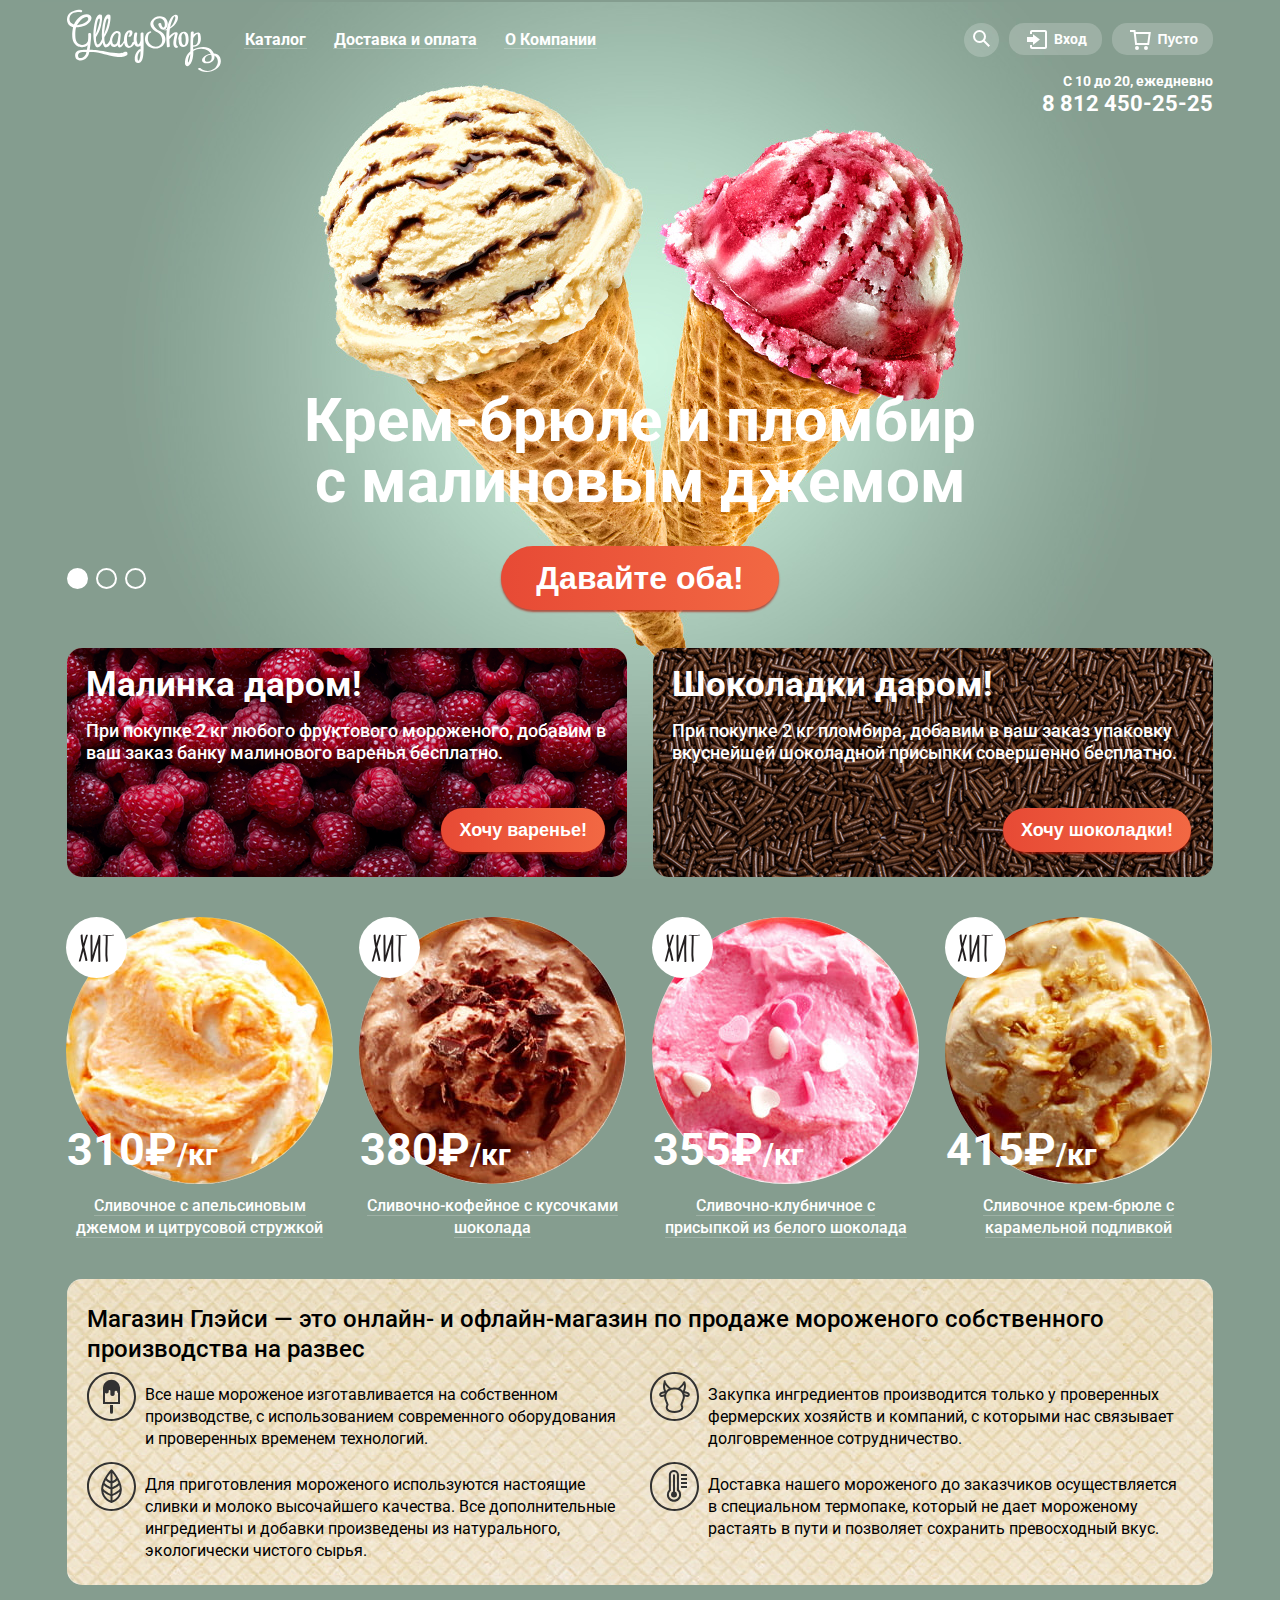
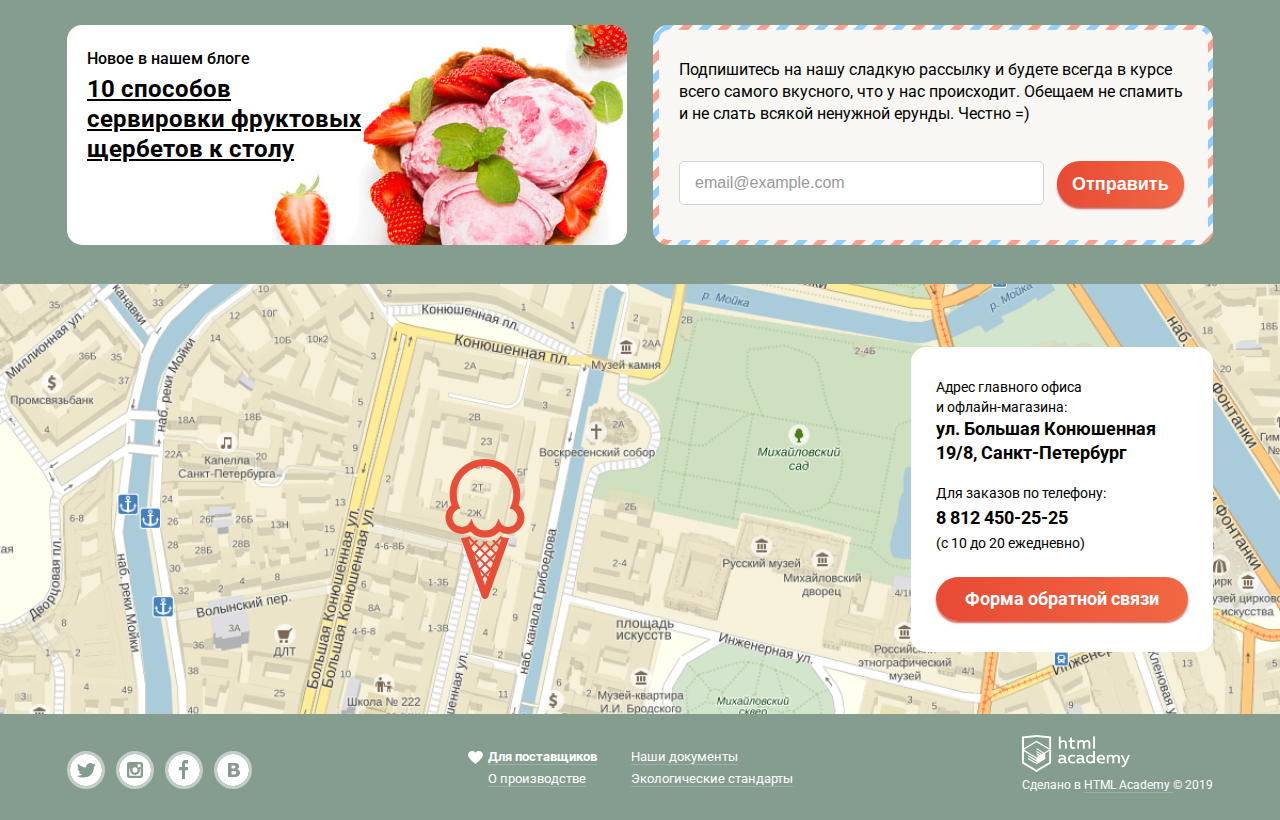
==== commit f1ef1113: "завершаем вёрстку" ====
--- a/index.html
+++ b/index.html
@@ -58,6 +58,7 @@
       </nav>
       <div class="user-navigation">                
       <section class="search">  
+        <h2 class="visually-hidden">Поиск</h2>
         <button class="search-button" type="button">
           <span class="visually-hidden">Поиск</span>
           <svg xmlns="http://www.w3.org/2000/svg" xmlns:xlink="http://www.w3.org/1999/xlink" width="17" height="17" viewBox="0 0 17 17">
@@ -72,7 +73,8 @@
         </form> 
       </div>
       </section>   
-      <section class="login">        
+      <section class="login">
+        <h2 class="visually-hidden">Логин</h2>        
         <a class="login-button" href="">
           <svg xmlns="http://www.w3.org/2000/svg" xmlns:xlink="http://www.w3.org/1999/xlink" width="21" height="19" viewBox="0 0 21 19">
             <g><path d="M6 14.875L12.917 9.5 6 4.125v2.917H-.042v4.917H6z"/><path d="M18 0H5C3.9 0 3 .9 3 2v2h2V2h13v15H5v-2H3v2c0 1.1.9 2 2 2h13c1.1 0 2-.9 2-2V2c0-1.1-.9-2-2-2z"/></g>
@@ -101,6 +103,7 @@
       </div>
       </section>    
       <section class="basket">
+        <h2 class="visually-hidden">Корзина</h2>
         <button class="basket-button" type="button">
           <svg xmlns="http://www.w3.org/2000/svg" width="21" height="20" viewBox="0 0 21 20"><g fill="#FFF">
             <path d="M5.657 2.031L5.422 0H0v2h3.64l1.5 13h13.988l1.699-12.969H5.657zM17.372 13H6.922L5.888 4.031h12.66L17.372 13z"/>
@@ -159,7 +162,7 @@
           <li class="top-product-item">
             <a href="">
               <img src="img/hit_product_1.jpg" width="267" height="267" alt="Мороженое теплого желтого цвета">
-              <h3>Сливочное с апельсиновым джемом и цитрусовой стружкой</h3>            
+              <h3><span class="product-name">Сливочное с апельсиновым джемом и цитрусовой стружкой</span></h3>            
             </a>
             <p class="top-product-item-price">310₽<span class="top-product-item-unit">/кг</span></p>
             <div class="wrap-item-button">
@@ -169,7 +172,7 @@
           <li class="top-product-item">
             <a href="">              
               <img src="img/hit_product_2.jpg" width="267" height="267" alt="Мороженое светло-коричневого цвета">
-              <h3>Сливочно-кофейное с кусочками шоколада</h3>
+              <h3><span class="product-name">Сливочно-кофейное с кусочками шоколада</span></h3>
             </a>
             <p class="top-product-item-price">380₽<span class="top-product-item-unit">/кг</span></p>
             <div class="wrap-item-button">
@@ -179,7 +182,7 @@
           <li class="top-product-item">
             <a href="">              
               <img src="img/hit_product_3.jpg" width="267" height="267" alt="Мороженое розового цвета с посыпкой в виде белых сердечек">
-              <h3>Сливочно-клубничное с присыпкой из белого шоколада</h3>
+              <h3><span class="product-name">Сливочно-клубничное с присыпкой из белого шоколада</span></h3>
             </a>
             <p class="top-product-item-price">355₽<span class="top-product-item-unit">/кг</span></p>
             <div class="wrap-item-button">
@@ -189,7 +192,7 @@
           <li class="top-product-item">
             <a href="">              
               <img src="img/hit_product_4.jpg" width="267" height="267" alt="Мороженое бело-коричневого цвета">
-              <h3>Сливочное крем-брюле с карамельной подливкой</h3>
+              <h3><span class="product-name">Сливочное крем-брюле с карамельной подливкой</span></h3>
             </a>
             <p class="top-product-item-price">415₽<span class="top-product-item-unit">/кг</span></p>
             <div class="wrap-item-button">
--- a/css/style.css
+++ b/css/style.css
@@ -1,12 +1,14 @@
 body {
+    min-width: 940px;
     margin: 0;
     padding: 0;
+
     font-family: 'Roboto', Arial, sans-serif;
     font-size: 16px;
     line-height: 22px;
     font-weight: 400;
-    color: #ffffff;  
-    min-width: 940px;
+    color: #ffffff; 
+
     background-color: #849d8f;
   }
 a {
@@ -20,20 +22,20 @@
     margin: -1px;
 }
 .modal   {
-    display: none;
     z-index: 1;
+
+    display: none;    
 }
 .button {
     font-size: 18px;
     line-height: 24px; 
     font-weight: 700;
     text-align: center;
-    color: #ffffff;
-    vertical-align: middle;       
+    vertical-align: middle; 
+    color: #ffffff;        
     
     background-image: linear-gradient( 90deg, rgb(231,74,53) 0%, rgb(242,104,67) 100%);    
-    box-shadow: 0px 2px 2px 0px rgba(172, 16, 0, 0.64);
-      
+    box-shadow: 0px 2px 2px 0px rgba(172, 16, 0, 0.64);     
     border: none; 
     border-radius: 45px;
 }
@@ -47,16 +49,18 @@
     background-image: linear-gradient(to bottom, rgba(0, 0, 0, 0.07), rgba(0, 0, 0, 0.07)), linear-gradient(to top, #e74a35, #f26843);
 }
 .slider-button {
+    margin-top: 34px;
+    padding: 10px 35px; 
+
     font-size: 32px;
-    line-height: 44px; 
-    padding: 10px 35px; 
-    margin-top: 34px;
-}
-.offer-button {
-    padding: 10px 18px;
+    line-height: 44px;    
+}
+.offer-button {    
     position: absolute;
     bottom: 25px;
     right: 22px;
+
+    padding: 10px 18px;
 }
 .contacts-button {
     display: block;
@@ -84,12 +88,20 @@
     font-weight: bold;
     color: #323232;
 }
+.container {
+    max-width: 1146px;
+    min-width: 320px;
+    margin: 0 auto;
+    padding-left: 27px;
+    padding-right: 27px;
+}
 .header {
-    min-height: 75px;
     position: relative;
+
+    height: 73px;    
 }
 .header-logo {
-    margin-top: 6px;
+    padding-top: 9px;
 }
 .main-navigation-list {
     display: flex;
@@ -98,58 +110,66 @@
     margin-left: 10px;    
 }
 .main-navigation-list > li {
-    margin: 0px; 
-    position: relative;  
-}
-.main-navigation a {       
+    position: relative;
+
+    margin: 0px;      
+}
+.main-navigation a {   
+    position: relative;
+
+    display: block;
+    padding: 6px 14px;
+
     line-height: 18px; 
     font-weight: 700;
-    color: #ffffff;
-    padding: 6px 14px;
-    display: block;
-    text-decoration: none;
-    position: relative;
+    color: #ffffff; 
+    
+    text-decoration: none;    
 }
 .main-navigation-item > a::before {
     content: "";
     position: absolute;
     left: 13px;
     right: 13px;
-    bottom: 10px;
+    bottom: 6px;
     height: 1px;
+
     background-color: white;
     opacity: 0.2;
 }
-.main-navigation-item > a:hover,
-.submenu > a:hover {
+.main-navigation-item > a:hover {
     background-color: #ffffff;
     color: #000000;
     border-radius: 15px;
 }
 .main-navigation-dropdown-list {
-    display: none; 
-    position: absolute;
+    position: absolute;
+    z-index: 1;
+
+    display: none;     
     width: 143px;
     padding: 0;
-    padding-top: 5px;
-    z-index: 1;
+    padding-top: 5px;    
 }
 .submenu:hover > ul {    
     display: block;
+
     border-radius: 10px;    
 }
 .main-navigation-dropdown-list a{
+    display: block;
+
     font-size: 14px;    
     line-height: 16px; 
-    font-weight: 400;
-    display: block;
+    font-weight: 400;    
     color: black;
+
+    background-color: #f8f7f4; 
     text-decoration: none;
-    background-color: #f8f7f4; 
 }
 .main-navigation-dropdown-list a:hover{ 
-    background-color: #fbded7;
     color: black;
+    background-color: #fbded7;    
 }
 .main-navigation-dropdown-list a:active{
     background-color: #f6b5a5;
@@ -175,40 +195,35 @@
 .login svg {
     fill: white;
 }
-.search-button {
+.search-button {  
+    margin-left: 10px;  
+    padding: 7px 9px;
+
     background-color: rgba(255, 255, 255, 0.2);
-    padding: 7px 9px;
-    border-radius: 50%;
-    margin-left: 10px;
+    border-radius: 50%;    
     border: none; 
 }
 .login-button {
-    display: block;
+    display: block;  
+}
+.login-button,
+.basket-button {
     position: relative;
+
+    margin-left: 10px; 
     padding-top: 8px;
+    padding-right: 15px;
     padding-bottom: 8px;    
-    padding-left: 45px;
-    padding-right: 15px;
+    padding-left: 45px;   
+
     background-color: rgba(255, 255, 255, 0.2);
-    border-radius: 15px;
-    margin-left: 10px;
-    border: none;
-}
-.basket-button {
-    display: block;
-    position: relative;
-    padding-top: 8px;
-    padding-bottom: 8px;    
-    padding-left: 45px;
-    padding-right: 15px;
-    background-color: rgba(255, 255, 255, 0.2);
-    border-radius: 15px;
-    margin-left: 10px;
+    border-radius: 15px;    
     border: none;
 }
 .search-button:hover,
 .login-button:hover {
     color: black;
+
     background-color: white;
 }
 .search-button:hover svg,
@@ -226,57 +241,64 @@
     position: relative;
 }
 .search-modal {
-    position: absolute;    
+    position: absolute;     
+    right: 0px;
+    
+    padding-top: 5px;
     background-color: transparent;
-    right: 0px;
-    padding-top: 5px;
 }
 .search-form {
     padding: 20px 15px;
+
     background-color: #f8f7f4;
     border: none;
     border-radius: 5px;
 }
 .search-form input{
-    box-sizing: border-box;
     -moz-box-sizing: border-box;
+    box-sizing: border-box;    
     min-height: 44px;
     width: 311px;
+    padding: 15px;
+
     border-radius: 5px;
     box-shadow: none;
-    border: solid 1px #d3d3d2;
-    padding: 15px;
+    border: solid 1px #d3d3d2;    
 }
 .login-modal {
-    position: absolute;    
-    background-color: transparent;  
+    position: absolute;     
     right: 0px;
+
     padding-top: 5px;
-}
-.login-form {
-    border-radius: 5px;
+    background-color: transparent;
+}
+.login-form {    
     padding-top: 20px;
-    padding-left: 19px;
     padding-right: 17px;
     padding-bottom: 22px;
+    padding-left: 19px;
+
     background-color: #f8f7f4;
+    border-radius: 5px;  
 }
 .login-form a {
-    color: black;
-    text-decoration: underline;
     font-weight: normal;
     font-size: 13px;
     line-height: 24px;
-}
-.login-form input {    
+    color: black;
+
+    text-decoration: underline;    
+}
+.login-form input {      
+    -moz-box-sizing: border-box;
     box-sizing: border-box;
-    -moz-box-sizing: border-box;
     min-height: 40px;
-    width: 241px;
+    width: 241px;    
+    padding: 13px;
+
+    border: solid 1px #d3d3d2;
     border-radius: 5px;
-    box-shadow: none;
-    border: solid 1px #d3d3d2;
-    padding: 13px;
+    box-shadow: none;    
 }
 .login-form p {
     margin: 0px;
@@ -287,12 +309,13 @@
     vertical-align: middle;
 }
 .login-form-articles {
-    margin: 0px;
-    padding: 0px; 
-    padding-left: 12px;   
-    list-style: none;
     display: inline-block;
     vertical-align: middle;
+    margin: 0px;
+    padding: 0px; 
+    padding-left: 12px; 
+
+    list-style: none;    
 }
 .search-form input::placeholder,
 .login-form input::placeholder {
@@ -304,13 +327,15 @@
 .basket-button-full {
     position: relative;    
     display: block;
-    background-color: white;
+
     padding-top: 8px;
+    padding-right: 15px;
     padding-bottom: 8px;    
     padding-left: 45px;
-    padding-right: 15px;
-    border-radius: 15px;
     margin-left: 10px;
+
+    background-color: white;
+    border-radius: 15px;    
     border: none;
 }
 .basket-product{
@@ -318,18 +343,20 @@
 }
 .basket-modal {
     position: absolute; 
-    right: 0px;  
+    right: 0px;
+
     width: 540px;    
     padding-top: 5px;
+    color: black;
+
     background-color: transparent;
     border: none;
     border-radius: 5px;
-    color: black;
-}
-.basket-close {
-    position: static;
+    
+}
+.basket-close {    
+    background-color: white;
     border: none;
-    background-color: white;
 }
 .basket-form {
     display: flex;
@@ -339,20 +366,24 @@
     padding-right: 15px;
     padding-bottom: 18px;
     padding-left: 15px;
+
     background-color: #f8f7f4;
 }
 .basket-form table {
+    padding-bottom: 13px;
+
     font-size: 13px;
     line-height: 16px; 
     font-weight: normal;
-    border-spacing: 0px 10px;
-    padding-bottom: 13px;
+
     border-bottom: 1px solid #cacac7;
+    border-spacing: 0px 10px;      
 }
 .basket-form p {  
     margin-left: auto;
     margin-right: 0; 
     margin-top: 12px;
+
     font-size: 15px;
     line-height: 18px; 
     font-weight: bold;
@@ -367,9 +398,9 @@
     margin: 0px;
 }
 .basket-form td:nth-child(3) {
+    max-width: 210px;
     padding-left: 10px;
-    padding-right: 15px;
-    max-width: 210px;
+    padding-right: 15px;    
 }
 .basket-form span {
     color: #999999;
@@ -381,11 +412,12 @@
     position: absolute;
     right: 27px;
     top: 73px;
+    margin: 0;
+
     font-size: 14px;
     line-height: 16px; 
     font-weight: bold;
     text-align: right;
-    margin: 0;
 }
 .header-tel {
     font-size: 22px;
@@ -393,8 +425,9 @@
     font-weight: bold; 
 }
 .site-wrapper {
-    margin: 0px;
     min-width: 940px;
+    margin: 0px;
+    
     background-color: #849d8f;
     background-image: url("../img/slider_1.jpg");
     background-repeat: no-repeat;
@@ -404,7 +437,7 @@
 }
 .slider {
     position: relative;
-    padding-top: 300px; 
+    padding-top: 305px; 
     text-align: center;
 }
 .slider-list {
@@ -416,11 +449,12 @@
     display: none;
 } 
 .slider-item h3 {
+    width: 700px;
+    margin: 0 auto;
+
     font-size: 60px;
     line-height: 60.5px; 
-    font-weight: 700; 
-    width: 700px;
-    margin: 0 auto;
+    font-weight: 700;     
 }
 .slider-controls {
     position: absolute;
@@ -429,7 +463,7 @@
     z-index: 20;
     
     font-size: 0;
-  }
+}
 .slider-controls label {
     display: inline-block;
     width: 17px;
@@ -442,84 +476,86 @@
     border: 2px solid #ffffff;
     border-radius: 50%;
     cursor: pointer;
-  }
+}
 .slider-controls label:hover,
 .slider-controls label:focus {
     width: 17px;
     height: 17px;
+
     background-color: rgba(248, 247, 244, 0.4);
     border: 2px solid #ffffff;
     border-radius: 50%;    
-  }
+}
 .slider-controls label:active {
     width: 17px;
     height: 17px;
+
     background-color:white;
     border: 2px solid #ffffff;
     border-radius: 50%;    
-  }
+}
   #product-1:checked ~ .site-wrapper {
     background-color: #849d8f;
     background-image: url("../img/slider_1.jpg");
-  }
-  
+}  
   #product-2:checked ~ .site-wrapper {
     background-color: #8996a6;
     background-image: url("../img/slider_2.jpg");
-  }
-  
+}  
   #product-3:checked ~ .site-wrapper {
     background-color: #9d8b84;
     background-image: url("../img/slider_3.jpg");
-  }
+}
   #product-1:checked ~ .site-wrapper #slide1,
   #product-2:checked ~ .site-wrapper #slide2,
   #product-3:checked ~ .site-wrapper #slide3 {
     display: block;
-  }
+}
   #product-1:checked ~ .site-wrapper label[for="product-1"],
   #product-2:checked ~ .site-wrapper label[for="product-2"],
   #product-3:checked ~ .site-wrapper label[for="product-3"] {
     background-color: #ffffff;
-  }
+}
 .offer-item {
     position: relative;
 }
 .offer-item:first-child {
+    width: 560px;
+    height: 229px;
+    margin-right: 26px;
+
     background: url("../img/raspberries.png") no-repeat;    
     background-color: #9c1e25;
-    background-size: cover;
+    background-size: cover;    
+    border-radius: 15px;    
+}
+.offer-item:nth-child(2) {
     width: 560px;
     height: 229px;
-    border-radius: 15px;
-    margin-right: 26px;
-}
-.offer-item:nth-child(2) {
+
     background: url("../img/chocolate.png") no-repeat;    
     background-color: #60442f;
-    background-size: cover;
-    width: 560px;
-    height: 229px;
+    background-size: cover;    
     border-radius: 15px;
 }
-.offer-item h3{
-    font-size: 35px;
-    line-height: 41px; 
-    font-weight: 700;  
-
+.offer-item h3 {
     margin: 0;
     margin-top: 16px;
     margin-left: 19px;
     margin-bottom: 15px;
-}
-.offer-item p{
-    font-size: 18px;
-    line-height: 22px; 
-    font-weight: 500; 
-    
+
+    font-size: 35px;
+    line-height: 41px; 
+    font-weight: 700;      
+}
+.offer-item p {
     margin: 0;
     margin-left: 19px; 
     max-width: 520px;   
+
+    font-size: 18px;
+    line-height: 22px; 
+    font-weight: 500;     
 }
 .footer-links a:hover,
 .footer-copyright a:hover,
@@ -532,28 +568,31 @@
     color: #e84d37;
 }
 .features {
-    background-color: #EEE2C9;
-    background-image: url("../img/background-waffle.jpg");
-    background-repeat: no-repeat;
-    background-size: cover;
-    color: #000000;  
+    -moz-box-sizing: border-box;
     box-sizing: border-box; 
-    -moz-box-sizing: border-box;
     width: 1146px;
     height: 306px;
-    border-radius: 15px; 
+    margin-bottom: 40px;
     padding-top: 25px;
     padding-right: 20px;
     padding-bottom: 26px;
     padding-left: 20px;
-    margin-bottom: 40px;
+
+    color: #000000;  
+
+    background-color: #EEE2C9;
+    background-image: url("../img/background-waffle.jpg");
+    background-repeat: no-repeat;
+    background-size: cover;    
+    border-radius: 15px;     
 }
 .features-subtitle {
+    margin: 0px; 
+    margin-bottom: 20px;
+
     font-size: 24px;
     line-height: 30px; 
-    font-weight: 500; 
-    margin: 0px; 
-    margin-bottom: 20px;
+    font-weight: 500;     
 }
 .features-list {
     display: flex;
@@ -598,22 +637,25 @@
     margin-right: 25px;
 }
 .news {
+    width: 560px;
+    height: 220px;
+
+    color: #000000;
+
     background-color: #ffffff;
     background-image: url("../img/background-strawberry.jpg");
     background-repeat: no-repeat;
-    background-size: cover;
-    color: #000000;
-    width: 560px;
-    height: 220px;
+    background-size: cover;    
     border-radius: 15px;
 }
 .news h2 {
-    font-size: 16px;
-    font-weight: 500; 
     margin: 0;
     padding: 0;
     margin-left: 20px;
     margin-top: 23px;
+
+    font-size: 16px;
+    font-weight: 500;     
 }
 .news h3 {
     max-width: 285px;
@@ -622,53 +664,59 @@
     margin-left: 20px;
 }
 .news a {
+    color: #000000;
+
     font-size: 24px;
     line-height: 30px; 
     font-weight: 700; 
+
+    text-decoration: underline;    
+}
+.subscription {    
+    -moz-box-sizing: border-box;
+    box-sizing: border-box;
+    width: 560px;
+    height: 220px;
+    padding: 34px 26px; 
+
     color: #000000;
-    text-decoration: underline;    
-}
-.subscription {
+
     background-color: #f8f7f4;
     background-image: url("../img/background-mail.jpg.png");
     background-repeat: no-repeat;
-    background-size: cover;
-    color: #000000;
-    width: 560px;
-    height: 220px;
-    border-radius: 15px;  
-    padding: 34px 26px;  
+    background-size: cover;    
+    border-radius: 15px;     
+}
+.subscription p {
+    margin: 0px;
+    margin-bottom: 36px;
+}
+.subscription-form input {    
+    -moz-box-sizing: border-box;
     box-sizing: border-box;
-    -moz-box-sizing: border-box;
-}
-.subscription p {
-    margin: 0px;
-    margin-bottom: 36px;
-}
-.subscription-form input {
     width: 365px;
-    min-height: 44px;   
-    box-sizing: border-box;
-    -moz-box-sizing: border-box;
-    border-radius: 5px;
-    box-shadow: none;
+    min-height: 44px;  
+    padding: 9px 15px;    
+    
+    border-radius: 5px;    
     border: solid 1px #d3d3d2;
-    padding: 9px 15px;
+    box-shadow: none;    
 }
 .subscription input::placeholder {   
     font-size: 16px;
-    line-height: 24px;  
-    color: #999999; 
-    font-weight: normal;       
+    line-height: 24px;      
+    font-weight: normal;
+    color: #999999;        
 }
 .subscription-button {
-    padding: 11px 15px;
     margin-left: 9px;
+    padding: 11px 15px;    
 }
 .contacts {
     position: relative;    
     min-width: 320px;  
-    min-height: 430px;  
+    min-height: 430px; 
+
     background-image: url("../img/Map.png");   
     background-repeat: no-repeat;
     background-position: center; 
@@ -678,33 +726,35 @@
     padding-top: 63px;
 }
 .contacts-info {
-    background-color: #ffffff;
     box-sizing: border-box;
     max-width: 302px;
-    min-height: 305px;
+    min-height: 305px; 
+    margin-left: auto;   
+    padding: 30px 25px;  
+
+    background-color: #ffffff;
     border-radius: 15px;
-    padding: 30px 25px;
-    margin-left: auto;
 }
 .contacts::before {
     content: "";
     position: absolute;
-
     left: 445px;
     top: 175px;
 
     width: 85px;
     height: 145px;  
+
     background-repeat: no-repeat;
     background-position: 0 0;
     background-image: url("../img/pin.svg")
 }
 .contacts-base {
+    margin: 0px; 
+    padding-bottom: 18px;
+
     font-size: 14px;
     line-height: 20px; 
-    color: black; 
-    margin: 0px; 
-    padding-bottom: 18px;   
+    color: black;        
 }
 .contacts-address {
     font-size: 18px;
@@ -716,27 +766,30 @@
     line-height: 30px;
     font-weight: 700; 
 }
-.feedback {
-    display: none;
+.feedback {    
     position: fixed;
-    background-color: #f8f7f4;  
-    width: 478px;  
     top: 340px;
     left: 50%;
+    z-index: 2;    
+
+    display: none;    
+    -moz-box-sizing: border-box;    
+    box-sizing: border-box;
+    width: 478px;      
     margin-left: -240px;
-    box-sizing: border-box;
-    -moz-box-sizing: border-box;
-    border: none;
-    border-radius: 10px; 
     padding: 20px 24px;
     padding-bottom: 27px; 
-    z-index: 2;       
+    
+    background-color: #f8f7f4;  
+    border: none;
+    border-radius: 10px;        
 }
 .feedback h2 {
+    padding: 0px;
+    margin: 0px;
+    margin-bottom: 22px;
+
     color: black;
-    padding: 0px;
-    margin: 0px;
-    margin-bottom: 22px;
 }
 .feedback-form {
     display: flex;
@@ -749,34 +802,36 @@
     margin-bottom: 20px;
 }
 .feedback input {
-    min-height: 44px;
+    -moz-box-sizing: border-box;
     box-sizing: border-box;
-    -moz-box-sizing: border-box;
+    min-height: 44px;    
     min-width: 270px;
-    padding: 12px 15px;  
-    border-radius: 5px;
+    padding: 12px 15px; 
+
+    border-radius: 5px;    
+    border: solid 1px #d3d3d2;
     box-shadow: none;
-    border: solid 1px #d3d3d2;
 }
 .feedback input::placeholder {
     font-size: 16px;
-    line-height: 24px;  
-    color: #999999;
-    font-weight: normal;     
+    line-height: 24px;      
+    font-weight: normal; 
+    color: #999999;    
 }
 .feedback textarea {
+    -moz-box-sizing: border-box;
+    box-sizing: border-box;
     min-height: 155px;
     width: 428px;
-    box-sizing: border-box;
-    -moz-box-sizing: border-box;
-    border-radius: 5px;
     padding: 11px 15px;
-    border-radius: 5px;
-    box-shadow: none;
-    border: solid 1px #d3d3d2;
+
     font-size: 16px;
     line-height: 24px;  
     color: #999999;    
+    
+    border: solid 1px #d3d3d2;
+    border-radius: 5px;
+    box-shadow: none;    
 }
 .feedback button {
     padding: 10px 20px;
@@ -787,8 +842,10 @@
     position: absolute;
     top:  5px;
     right: 12px;
+
     width: 18px;
     height: 17px;
+
     border: 0;
 }
 .feedback-open {
@@ -802,21 +859,22 @@
 }
 .social-button svg {
     border-radius: 50%;
-    border: 2px solid rgba(255, 255, 255, 0.5)
+    border: 3px solid rgba(255, 255, 255, 0.5)
 }
 .social-button svg:hover {
     border-radius: 50%;
-    border: 2px solid rgba(255, 255, 255, 0.7);
-}
-.footer-link a{
+    border: 3px solid rgba(255, 255, 255, 0.7);
+}
+.footer-link a{  
     font-size: 13px;
     line-height: 18px;
     font-weight: 400;   
     color: #ffffff;
-    text-decoration: underline;
-    padding-left: 30px;    
-}
-.footer-link-special{
+
+    text-decoration: none;   
+    border-bottom: 1px solid rgba(255, 255, 255, 0.2);
+}
+.footer-link-special a{
     font-weight: 700;
 }
 .footer-links {
@@ -825,57 +883,68 @@
 .footer-link-special::before {
     content: "";
     position: absolute;
-    top: 5px;
-    left: 5px;
+    top: 6px;
+    left: 30px;
 
     width: 15px;
     height: 15px;  
+
     background-repeat: no-repeat;
     background-position: 0 0;
     background-image: url("../img/heart.svg");
 }
 .footer-copyright {
-    font-size: 12px;    
+    font-size: 12px;  
+    line-height: 16px;  
 }
 .footer-copyright a {
     color: #ffffff;
-    text-decoration: underline;
+    text-decoration: none;
+    
+}
+.footer-copyright a:not(.html-logo) {   
+    border-bottom: 1px solid rgba(255, 255, 255, 0.2);    
 }
 .page-title {
+    margin: 0px;
+    padding: 0px;
+    margin-bottom: 26px;
+
     font-size: 35px;
     line-height: 41px;  
-    font-weight: 700;  
-    margin: 0px;
-    padding: 0px;
-    margin-bottom: 26px;
+    font-weight: 700;    
 }
 .breadcrumbs a {
     font-size: 14px;
     line-height: 16px;       
     color: #ffffff;
-    text-decoration: underline;
+    text-decoration: none;
+    border-bottom: 1px solid rgba(255, 255, 255, 0.2);
 }
 .breadcrumbs-current a{
-    text-decoration: none;
+    border-bottom: none;
 }
 .wrap-item-button {
-    display: none;
-    position: absolute;
-    width: 100%;
+    position: absolute;
     top: 100%;
     left: 0px;
+    z-index: 1;  
+
+    display: none;    
+    width: 100%;    
     padding-top: 10px; 
     padding-bottom: 10px;
+
     background-color: rgba(255, 255, 255, 0.2);
-    border-radius: 0 0 15px 15px; 
-    z-index: 1;  
+    border-radius: 0 0 15px 15px;     
 }
 .item-button {
     margin: 0px;
+    padding: 12px 16px;
+
     font-size: 18px;
     line-height: 24px; 
-    font-weight: 700px;
-    padding: 12px 16px;
+    font-weight: 700px;    
 }
 .container-product {
     max-width: 1174px;
@@ -886,12 +955,13 @@
 }
 .top-product-item h3,
 .catalog-item h3{
+    margin: 0px;
+    margin-top: 5px;  
+    padding: 0px 5px; 
+
     font-size: 16px;
     line-height: 22px;
-    font-weight: 500;  
-    margin: 0px;
-    margin-top: 5px;  
-    padding: 0px 5px; 
+    font-weight: 500;      
 }
 .top-product-item img,
 .catalog-item img{    
@@ -900,7 +970,10 @@
 .top-product-item a,
 .catalog-item a {
     color: #ffffff;
-    text-decoration: underline;
+    text-decoration: none;
+}
+.product-name {
+    border-bottom: 1px solid rgba(255, 255, 255, 0.2);
 }
 .catalog-item:hover .wrap-item-button,
 .top-product-item:hover .wrap-item-button {
@@ -908,10 +981,12 @@
 }
 .catalog-list li:hover,
 .top-product-list li:hover {
+    display: flex;
+
+    text-align: center;
+
     background-color: rgba(255, 255, 255, 0.2);
-    border-radius: 15px 15px 0 0;
-    text-align: center;
-    display: flex;
+    border-radius: 15px 15px 0 0;    
 }
 .top-product-item a:focus,
 .top-product-item a:hover,
@@ -925,6 +1000,7 @@
 
     width: 65px;
     height: 65px;  
+
     background-repeat: no-repeat;
     background-position: 0 0;
     background-image: url("../img/hit.svg");
@@ -932,9 +1008,11 @@
 .top-product-item-price,
 .catalog-item-price {
     position: absolute;
-    margin: 0px;
     top: 216px;
     left: 14px;
+
+    margin: 0px;
+    
     font-size: 45px;
     line-height: 45px;
     font-weight: 700;
@@ -948,7 +1026,7 @@
 .breadcrumbs {
     display: flex;    
 }
-.site-navigation-current > a{   
+.site-navigation-current > a {   
     text-decoration: none; 
      
     background-color: #d07058;   
@@ -961,11 +1039,16 @@
 .site-navigation-current > a::before {
     content: none;
 }
-.dropdown-current a{
+.dropdown-current a {
     background-color: #d07058;
     color: white;
 }
 .filter-button {
+    width: 144px;
+    height: 37px; 
+    margin-top: 5px; 
+
+    font-size: 16px;
     line-height: 18px; 
     font-weight: 500;
     text-align: center;
@@ -974,10 +1057,7 @@
   
     background-color: rgba(255, 255, 255, 0.2);
     border: solid 2px #ffffff;
-    border-radius: 20px;
-    width: 144px;
-    height: 37px; 
-    margin-top: 5px;     
+    border-radius: 20px;        
 }
 .filter-button:focus,
 .filter-button:hover {
@@ -998,29 +1078,33 @@
 .filter {
     display: flex;
     flex-wrap: wrap;
+
     margin: 0px;
     padding: 0px;    
-    margin-bottom: 18px;
+    margin-bottom: 14px;
     align-items: center;
 }
 .filter-background {
-    padding: 6px 11px;
+    padding: 7px 11px;
+
     background-color: rgba(255, 255, 255, 0.2);
     border-radius: 25px;
 }
-.filter-item {
-    border: none;  
+.filter-item {    
     margin: 0px;
     padding: 0px; 
     margin-right: 14px; 
-    margin-bottom: 17px;
+    margin-bottom: 18px;
+
+    border: none;  
 }
 .filter-item legend {
+    padding-left: 16px;
+    margin-bottom: 5px;
+
     font-size: 14px;
     line-height: 16px;
-    font-weight: 500;  
-    padding-left: 16px;
-    margin-bottom: 5px;
+    font-weight: 500;     
 }
 .filter-price legend{
     margin: 0px;
@@ -1033,30 +1117,36 @@
 .fillers-list li {
     min-height: 22px;
     padding-top: 3px;
-    margin-right: 16px;
+    margin-right: 18px;
+}
+.fillers-list li:last-child {
+    margin-right: 5px;
 }
 .filter-button-sorting {
+    max-width: 192px;  
+    padding: 8px 36px 7px 16px;
+
     line-height: 18px; 
     font-weight: 500;
     text-align: center;
+    vertical-align: middle;    
     color: #ffffff;  
+
     box-sizing: border-box;
-    max-width: 192px;  
-    padding: 7px 36px 7px 16px;
+    
     background-color: rgba(255, 255, 255, 0.2);
-    border-radius: 25px;    
-    vertical-align: middle;    
+    border-radius: 25px;      
     border: none;
-    appearance: none;
     -webkit-appearance: none;
     -moz-appearance: none;
+    appearance: none;    
     background-image: url(../img/icon-down-dir.svg);
     background-repeat: no-repeat;
     background-position: 92% center;
-  }
-.filter-button-sorting option {
+}
+.filter-button-sorting option {    
+    padding: 0px 35px;
     color: #323232;
-    padding: 0px 35px;
 }
 .filter-button-sorting:hover,
 .filter-button-sorting:focus {
@@ -1070,18 +1160,22 @@
     margin-right: 0px;
 }
 .filter-option-creaminess input {
-    appearance: none;
-    -webkit-appearance: none;
     position: relative;
     padding-left: 25px;
+
+    -webkit-appearance: none; 
+    -moz-appearance: none;
+    appearance: none;   
 }
 .filter-option-creaminess input::before {
     content: "";
     position: absolute;
-    left: -6px;
-    top: -18px;
-    width: 25px;
-    height: 25px;
+    left: -4px;
+    top: -15px;
+
+    width: 22px;
+    height: 22px;
+
     background-image: url(../img/radio-off.svg);      
     background-repeat: no-repeat;   
     opacity: 0.8;  
@@ -1089,27 +1183,32 @@
 .filter-option-creaminess input:checked::before  {
     content: "";
     position: absolute;
-    left: -6px;
-    top: -18px;
-    width: 25px;
-    height: 25px;
+    left: -4px;
+    top: -15px;
+
+    width: 22px;
+    height: 22px;
     background-image: url(../img/radio-on.svg);      
     background-repeat: no-repeat; 
     opacity: 0.8; 
 }
 .filter-option-filler {
-    appearance: none;
-    -webkit-appearance: none;
     position: relative;
     padding-left: 25px;
+
+    -webkit-appearance: none; 
+    -moz-appearance: none;
+    appearance: none;       
 }
 .filter-option-filler::before {
     content: "";
     position: absolute;
     left: 0px;
-    top: -13px;
-    width: 25px;
-    height: 25px;
+    top: -10px;
+
+    width: 20px;
+    height: 20px;
+
     background-image: url(../img/checkbox-off.svg);      
     background-repeat: no-repeat; 
     opacity: 0.8;
@@ -1118,9 +1217,11 @@
     content: "";
     position: absolute;
     left: 0px;
-    top: -13px;
-    width: 25px;
-    height: 25px;
+    top: -10px;
+
+    width: 24px;
+    height: 20px;
+
     background-image: url(../img/checkbox-on.svg);      
     background-repeat: no-repeat; 
     opacity: 0.8;     
@@ -1136,56 +1237,63 @@
     opacity: 0.4;
 }
 .range-slider  {
-    margin: 0px;
     max-width: 220px;
+    margin: 0px;    
 }
 .price-controls {
-    display: inline-block;  
+    display: inline-block;
+    padding-left: 16px;    
+    margin-bottom: 5px;  
+    
     font-size: 14px;
     line-height: 16px;
-    font-weight: 500;  
-    padding-left: 16px;    
-    margin-bottom: 5px;
+    font-weight: 500;     
     vertical-align: top;
 }
 .price-controls input {
     width: 25px;
     margin: 0;  
-    padding: 0px;    
+    padding: 0px; 
+
     color: inherit;
     font: inherit;  
     background: none;
     border: none;
 }
-/*.price-ruble {
-    margin-left: -10px;
-}*/
 .range-slider-track {
     position: relative; 
-    min-height: 20px;  
+
+    min-height: 20px; 
     padding: 7px 22px;
+
     background-color: rgba(255, 255, 255, 0.2);
     border-radius: 25px;       
 }
 .range-slider-track .scale {
     position: relative;
+
     width: 176px;
     height: 4px; 
-    background: rgba(248, 247, 244, 0.5);    
-    margin-top: 7px;    
+    margin-top: 7px;   
+
+    background: rgba(248, 247, 244, 0.5);       
 }  
 .range-slider-track .bar {
     position: absolute;
     left: 25px;
+
     width: 107px;
     height: 4px;
+
     background: #f8f7f4;
 }  
 .range-slider-pin {
     position: absolute;
-    top: 5px;    
+    top: 5px; 
+
     width: 20px;
     height: 22px;
+
     background-image: url(../img/filter-button.svg);      
     background-repeat: no-repeat; 
     cursor: pointer;    
@@ -1201,13 +1309,6 @@
     font-weight: 500;  
     color: #ffffff;
 }
-.container {
-    max-width: 1146px;
-    min-width: 320px;
-    margin: 0 auto;
-    padding-left: 27px;
-    padding-right: 27px;
-}
 .header-wrap {
     display: flex;   
     align-items: center;   
@@ -1215,14 +1316,15 @@
 .user-navigation {
     display: flex;
     flex-wrap: wrap;
-    margin: 0px;
-    margin-left: auto;
     justify-content: flex-end;
+
+    margin: 0px;
+    margin-left: auto;    
 }
 .offer-list {
     display: flex; 
     margin: 0px;
-    margin-top: 40px;
+    margin-top: 38px;
     margin-bottom: 34px;
     padding: 0px;
 }
@@ -1236,9 +1338,11 @@
 .top-product-item,
 .catalog-item {
     position: relative;
-    max-width: 267px;     
+
+    max-width: 267px;    
+    padding: 6px 13px 0px 13px;
+
     text-align: center;
-    padding: 6px 13px 0px 13px;
 }
 .top-product-item {
     margin-bottom: 40px;
@@ -1248,14 +1352,14 @@
 }
 .index-columns {
     display: flex;
-    margin-bottom: 39px;
     justify-content: space-between;
+    margin-bottom: 39px;   
 }
 .main-footer {
     display: flex;
     align-items: center;
-    min-height: 105px;
     justify-content: space-between;
+    min-height: 106px;    
 }
 .footer-social {
     display: flex;
@@ -1263,8 +1367,11 @@
     margin-right: auto;
     padding: 0px;
 }
-.social-button {
-    padding-right: 14px;
+.social-button a {
+    display: block;
+    height: 32px;
+    width: 32px;
+    margin-right: 17px;
 }
 .footer-social li:last-child {
     padding-right: 0px;
@@ -1272,14 +1379,15 @@
 .footer-links {
     display: flex;
     flex-wrap: wrap;
+    width: 380px;
     margin: 0px;  
     padding: 0px;
-    margin-right: 12px;
-    width: 340px;    
+    padding-left: 30px;
 }
 .footer-link {
+    min-width: 123px;   
     text-align: left; 
-    min-width: 140px;   
+    padding-left: 20px;     
 }
 .footer-copyright { 
     margin-left: auto;
@@ -1287,36 +1395,41 @@
 .footer-copyright p {
     margin: 0px;
     padding: 0px;
+    padding-bottom: 8px;
 }
 .breadcrumbs {
-    margin: 0px;
+    margin: 0px;    
+    margin-top: 21px;
+    margin-bottom: 2px;
     padding: 0px; 
-    margin-top: 19px;
-    margin-bottom: 2px;
-}
-.breadcrumbs li::after {
+}
+.breadcrumbs li:not(:last-child)::after {
+    content:"»";
     padding-left: 7px;
-    padding-right: 7px;
-    content:"»";
+    padding-right: 7px;    
 }
 .pagination-list {
     display: flex;
+    justify-content: flex-end; 
     margin: 0px;  
     margin-top: 46px;
-    padding-bottom: 32px;
-    justify-content: flex-end; 
+    padding-bottom: 31px;
+   
     border-bottom: 1px solid rgba(255, 255, 255, 0.3);
 }
 .pagination-item {
+    position: relative;
+
     width: 27px;
     height: 27px;
-    position: relative;
+    
     cursor: pointer; 
 }
-.pagination-item a {    
+.pagination-item a {   
+    display: block; 
     width: 100%;
     height: 100%;
-    display: block;
+    
     line-height: 27px;  
     text-align: center;         
 }
@@ -1325,10 +1438,11 @@
 }
 .paginator-item-current::before {
     content: "";
-    position: absolute;
-    background-color: transparent;         
+    position: absolute;           
     width: 100%;
     height: 100%;
+
+    background-color: transparent;  
 }
 .paginator-item-current {
     background-color: white;
@@ -1338,19 +1452,23 @@
 .pagination-item:not(:first-child):not(:last-child):focus::before{
     content: "";
     position: absolute;
-    background-color: rgba(255, 255, 255, 0.2);    
-    border-radius: 50%;      
+     
     width: 100%;
     height: 100%;
+
+    background-color: rgba(255, 255, 255, 0.2);    
+    border-radius: 50%;     
 }
 .pagination-item:not(:first-child):not(:last-child):active::before {
     content: "";
     position: absolute;
-    background-color: white;    
-    border-radius: 50%;      
+
     width: 100%;
     height: 100%;
     color: black;
+
+    background-color: white;    
+    border-radius: 50%;      
 }
 .pagination-item:first-child svg{
     transform: scale(-1, 1);
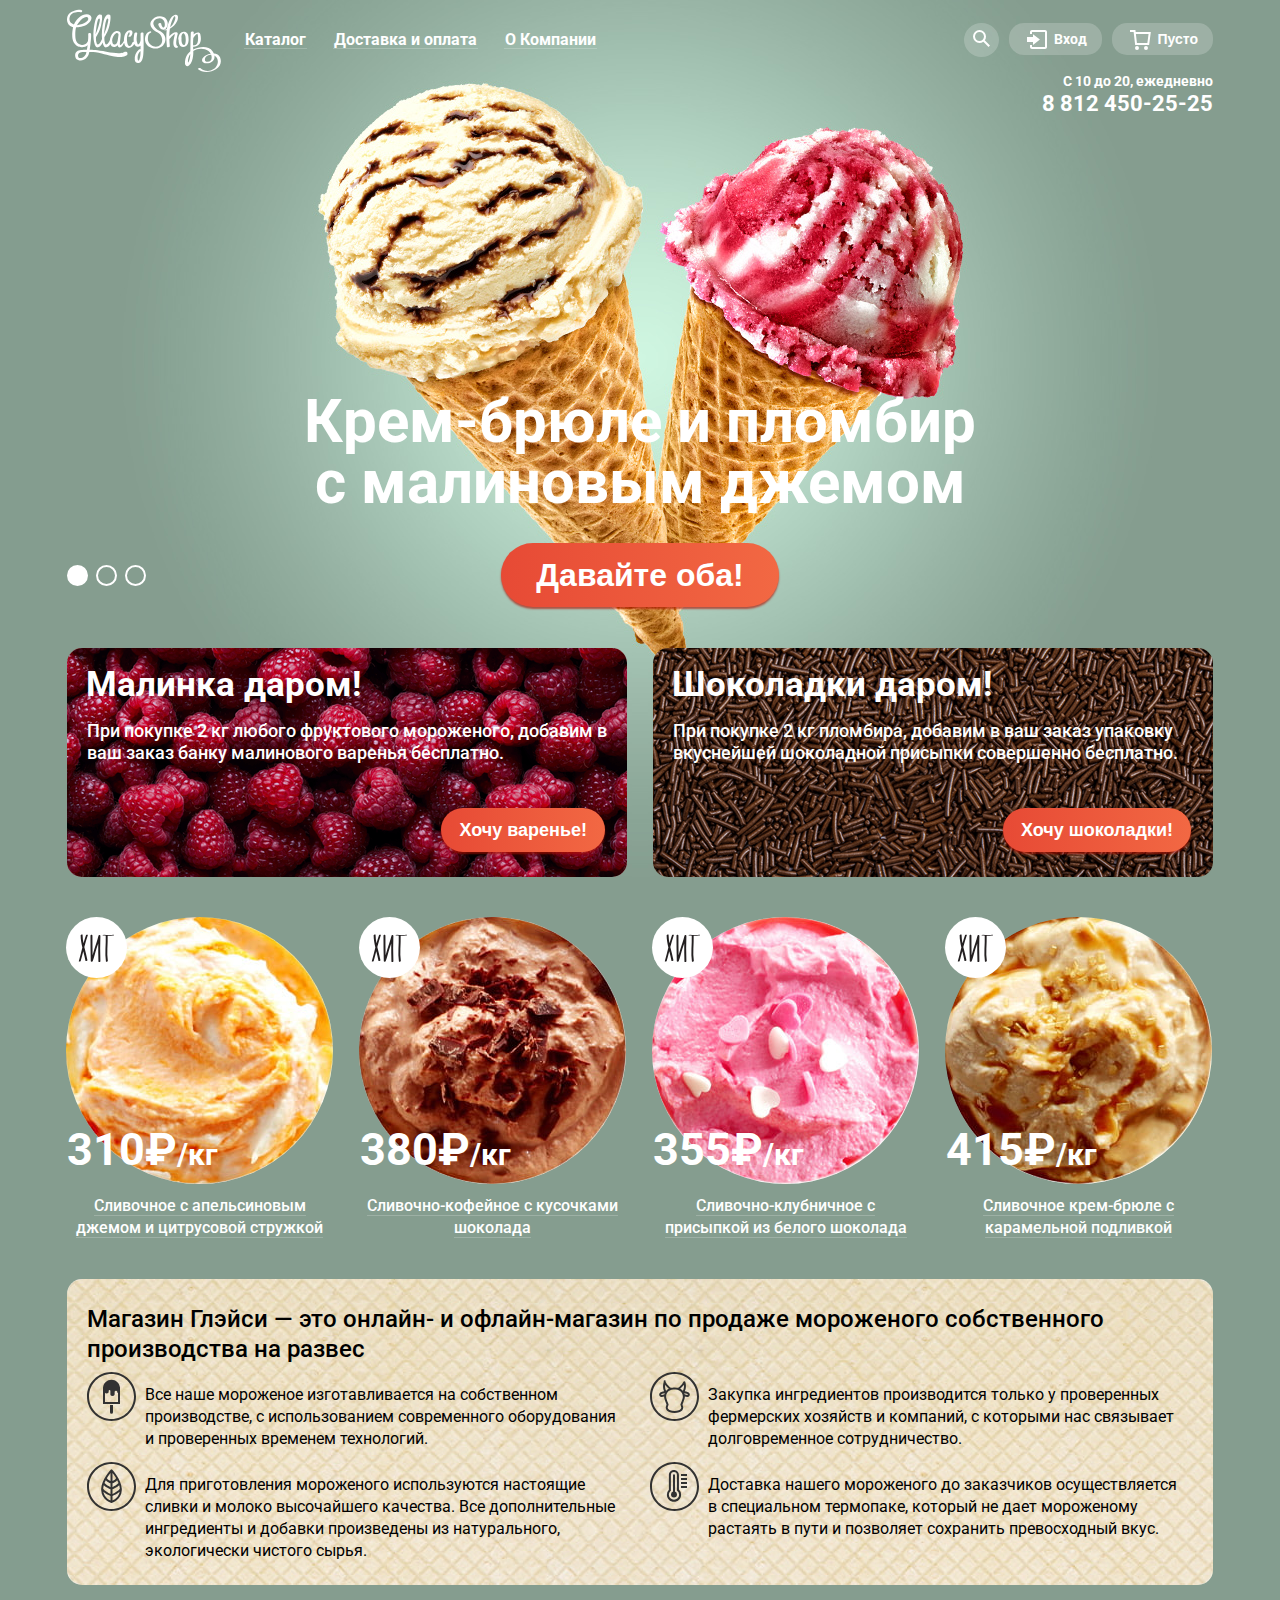
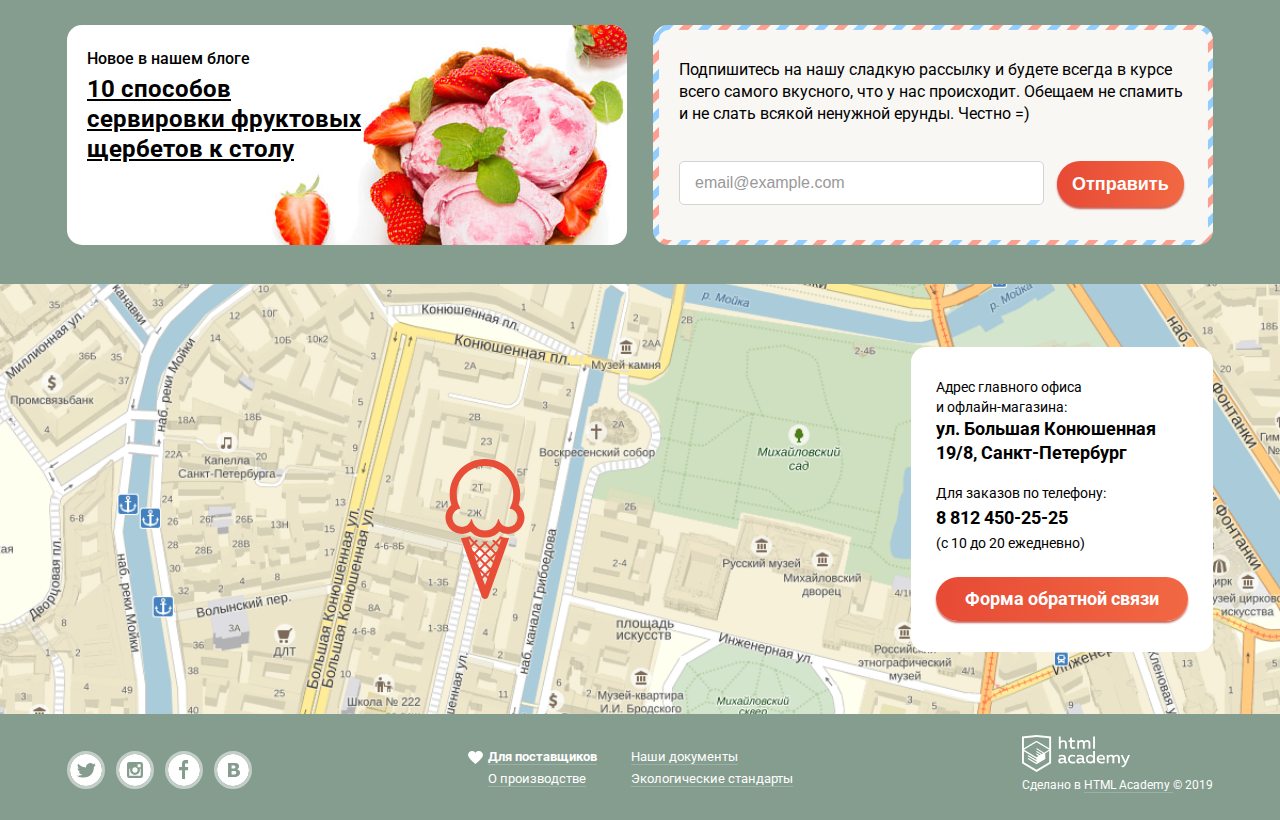
==== commit f283ad9d: "оживляем интерактивные элементы" ====
--- a/index.html
+++ b/index.html
@@ -20,8 +20,7 @@
           <input id="user-email" type="email" name="user-email" placeholder="email@example.com">                      
         </p>
         <p>
-          <textarea name="comment" rows="5">В свободной форме
-          </textarea>
+          <textarea name="comment" rows="5" placeholder="В свободной форме"></textarea>
         </p>
         <button class="button" type="submit">Отправить</button>
         <button class="modal-close" type="button">
@@ -114,7 +113,7 @@
       </section>  
       </div> 
       </div>   
-      <p class="header-contacts">С 10 до 20, ежедневно<br><span class="header-tel">8 812 450-25-25</span></p>
+      <p class="header-contacts">С 10 до 20, ежедневно<br><a class="header-tel" href="tel:88124502525">8 812 450-25-25</a></p>
     </header>
     <main>      
       <h1 class="visually-hidden">Магазин мороженного "Gllacy Shop"</h1>
@@ -316,5 +315,61 @@
     </div>
     </footer> 
   </div>
+  <script>
+    var link = document.querySelector(".contacts-button");
+    var popup = document.querySelector(".feedback");
+    var close = popup.querySelector(".modal-close");
+    var form = popup.querySelector("form");
+    var login = popup.querySelector("[name=user-name]");
+    var email = popup.querySelector("[name=user-email]");
+
+    var isStorageSupport = true;
+    var storage = "";
+  
+    try {
+      storage = localStorage.getItem("login");
+    } catch (err) {
+      isStorageSupport = false;
+    }    
+
+    link.addEventListener("click", function (evt) {
+      evt.preventDefault();    
+      popup.classList.add("feedback-open");
+      if (storage) {
+      login.value = storage;
+      email.focus();
+      } else {
+      login.focus();
+      }
+    });
+
+    close.addEventListener("click", function (evt) {
+      evt.preventDefault();
+      popup.classList.remove("feedback-open");
+      popup.classList.remove("feedback-error");
+    });
+    form.addEventListener("submit", function (evt) {
+      if (!login.value || !email.value) {
+        evt.preventDefault();
+        popup.classList.remove("feedback-error");
+        popup.offsetWidth = popup.offsetWidth;
+        popup.classList.add("feedback-error");
+      } else {
+      if (isStorageSupport) {
+        localStorage.setItem("login", login.value);
+      }
+      }
+    });
+    window.addEventListener("keydown", function (evt) {
+    if (evt.keyCode === 27) {
+      evt.preventDefault();
+      if (popup.classList.contains("feedback-open")) {
+        popup.classList.remove("feedback-open");
+        popup.classList.remove("feedback-error");
+      }
+      }
+    });
+
+  </script>
 
 </body></html>--- a/css/style.css
+++ b/css/style.css
@@ -49,7 +49,7 @@
     background-image: linear-gradient(to bottom, rgba(0, 0, 0, 0.07), rgba(0, 0, 0, 0.07)), linear-gradient(to top, #e74a35, #f26843);
 }
 .slider-button {
-    margin-top: 34px;
+    margin-top: 30px;
     padding: 10px 35px; 
 
     font-size: 32px;
@@ -80,6 +80,7 @@
     list-style: none;
 }
 .feedback-form input,
+.feedback-form textarea,
 .search-form input,
 .login-form input,
 .subscription-form input{
@@ -104,6 +105,7 @@
     padding-top: 9px;
 }
 .main-navigation-list {
+    display: -ms-flexbox;
     display: flex;
     margin: 0px;
     padding: 0px;
@@ -254,8 +256,7 @@
     border: none;
     border-radius: 5px;
 }
-.search-form input{
-    -moz-box-sizing: border-box;
+.search-form input{    
     box-sizing: border-box;    
     min-height: 44px;
     width: 311px;
@@ -290,7 +291,6 @@
     text-decoration: underline;    
 }
 .login-form input {      
-    -moz-box-sizing: border-box;
     box-sizing: border-box;
     min-height: 40px;
     width: 241px;    
@@ -339,7 +339,11 @@
     border: none;
 }
 .basket-product{
-    font-weight: 700;
+    font-size: 14px;
+    line-height: 16px; 
+    font-weight: 700; 
+    color: #323232;   
+    
 }
 .basket-modal {
     position: absolute; 
@@ -347,6 +351,7 @@
 
     width: 540px;    
     padding-top: 5px;
+    
     color: black;
 
     background-color: transparent;
@@ -359,6 +364,7 @@
     border: none;
 }
 .basket-form {
+    display: -ms-flexbox;
     display: flex;
     flex-wrap: wrap;
     flex-direction: column;
@@ -387,11 +393,15 @@
     font-size: 15px;
     line-height: 18px; 
     font-weight: bold;
+    text-align: right;
 }
 .basket-form a {
+    width: 170px;
+    box-sizing: border-box;
     margin-left: auto;
     margin-right: 0px;
     padding: 10px 14px;
+    text-align: right;
 }
 .basket-form tr {
     padding: 0px;
@@ -423,6 +433,7 @@
     font-size: 22px;
     line-height: 30px; 
     font-weight: bold; 
+    color: #ffffff;
 }
 .site-wrapper {
     min-width: 940px;
@@ -431,7 +442,7 @@
     background-color: #849d8f;
     background-image: url("../img/slider_1.jpg");
     background-repeat: no-repeat;
-    background-position: center;
+    background-position: top center;
 
     transition: background-image 0.5s ease, background-color 0.5s ease;
 }
@@ -443,7 +454,7 @@
 .slider-list {
     padding: 0px;
     margin: 0px;
-    margin-top: 13px;
+    margin-top: 14px;
 }   
 .slide {
     display: none;
@@ -550,7 +561,7 @@
 }
 .offer-item p {
     margin: 0;
-    margin-left: 19px; 
+    margin-left: 20px; 
     max-width: 520px;   
 
     font-size: 18px;
@@ -568,7 +579,6 @@
     color: #e84d37;
 }
 .features {
-    -moz-box-sizing: border-box;
     box-sizing: border-box; 
     width: 1146px;
     height: 306px;
@@ -595,6 +605,7 @@
     font-weight: 500;     
 }
 .features-list {
+    display: -ms-flexbox;
     display: flex;
     flex-wrap: wrap;
     margin: 0px;    
@@ -673,7 +684,6 @@
     text-decoration: underline;    
 }
 .subscription {    
-    -moz-box-sizing: border-box;
     box-sizing: border-box;
     width: 560px;
     height: 220px;
@@ -691,8 +701,7 @@
     margin: 0px;
     margin-bottom: 36px;
 }
-.subscription-form input {    
-    -moz-box-sizing: border-box;
+.subscription-form input {        
     box-sizing: border-box;
     width: 365px;
     min-height: 44px;  
@@ -772,8 +781,7 @@
     left: 50%;
     z-index: 2;    
 
-    display: none;    
-    -moz-box-sizing: border-box;    
+    display: none;           
     box-sizing: border-box;
     width: 478px;      
     margin-left: -240px;
@@ -792,6 +800,7 @@
     color: black;
 }
 .feedback-form {
+    display: -ms-flexbox;
     display: flex;
     flex-wrap: wrap;
     padding: 0px;
@@ -801,8 +810,7 @@
     margin: 0px;
     margin-bottom: 20px;
 }
-.feedback input {
-    -moz-box-sizing: border-box;
+.feedback input {    
     box-sizing: border-box;
     min-height: 44px;    
     min-width: 270px;
@@ -812,22 +820,18 @@
     border: solid 1px #d3d3d2;
     box-shadow: none;
 }
-.feedback input::placeholder {
+.feedback input::placeholder,
+.feedback textarea::placeholder {
     font-size: 16px;
     line-height: 24px;      
     font-weight: normal; 
     color: #999999;    
 }
 .feedback textarea {
-    -moz-box-sizing: border-box;
     box-sizing: border-box;
     min-height: 155px;
     width: 428px;
     padding: 11px 15px;
-
-    font-size: 16px;
-    line-height: 24px;  
-    color: #999999;    
     
     border: solid 1px #d3d3d2;
     border-radius: 5px;
@@ -850,7 +854,12 @@
 }
 .feedback-open {
     display: block;
-}
+
+    animation: bounce 0.6s;
+}
+.feedback-error {
+    animation: shake 0.6s;
+  }
 .main-footer ul {
     list-style:none;
 }
@@ -944,7 +953,7 @@
 
     font-size: 18px;
     line-height: 24px; 
-    font-weight: 700px;    
+    font-weight: 700;    
 }
 .container-product {
     max-width: 1174px;
@@ -981,6 +990,7 @@
 }
 .catalog-list li:hover,
 .top-product-list li:hover {
+    display: -ms-flexbox;
     display: flex;
 
     text-align: center;
@@ -1024,6 +1034,7 @@
     font-weight: 700; 
 }
 .breadcrumbs {
+    display: -ms-flexbox;
     display: flex;    
 }
 .site-navigation-current > a {   
@@ -1076,6 +1087,7 @@
     font-weight: 500;  
 }
 .filter {
+    display: -ms-flexbox;
     display: flex;
     flex-wrap: wrap;
 
@@ -1104,12 +1116,14 @@
 
     font-size: 14px;
     line-height: 16px;
-    font-weight: 500;     
+    font-weight: 500;  
+    color: #ffffff;   
 }
 .filter-price legend{
     margin: 0px;
 }
 .fillers-list {
+    display: -ms-flexbox;
     display: flex;
     margin: 0px;
     padding: 0px;    
@@ -1139,10 +1153,13 @@
     border: none;
     -webkit-appearance: none;
     -moz-appearance: none;
-    appearance: none;    
+    appearance: none;       
     background-image: url(../img/icon-down-dir.svg);
     background-repeat: no-repeat;
     background-position: 92% center;
+}
+.filter-button-sorting::-ms-expand {
+    display: none;
 }
 .filter-button-sorting option {    
     padding: 0px 35px;
@@ -1159,19 +1176,18 @@
 .filter-option-creaminess:last-child {
     margin-right: 0px;
 }
-.filter-option-creaminess input {
-    position: relative;
-    padding-left: 25px;
-
-    -webkit-appearance: none; 
-    -moz-appearance: none;
-    appearance: none;   
-}
-.filter-option-creaminess input::before {
+.filter-option-creaminess {
+    position: relative;  
+
+    padding-left: 34px;
+  
+    cursor: pointer;    
+}
+.filter-option-creaminess::before {
     content: "";
     position: absolute;
-    left: -4px;
-    top: -15px;
+    left: 0px;
+    top: 0px;
 
     width: 22px;
     height: 22px;
@@ -1180,11 +1196,11 @@
     background-repeat: no-repeat;   
     opacity: 0.8;  
 }
-.filter-option-creaminess input:checked::before  {
+.filter-input-radio:checked + .filter-option-creaminess::before  {
     content: "";
     position: absolute;
-    left: -4px;
-    top: -15px;
+    left: 0px;
+    top: 0px;
 
     width: 22px;
     height: 22px;
@@ -1192,19 +1208,15 @@
     background-repeat: no-repeat; 
     opacity: 0.8; 
 }
-.filter-option-filler {
+.filter-option-filler + label{
     position: relative;
-    padding-left: 25px;
-
-    -webkit-appearance: none; 
-    -moz-appearance: none;
-    appearance: none;       
-}
-.filter-option-filler::before {
+    padding-left: 36px;          
+}
+.filter-option-filler + label::before {
     content: "";
     position: absolute;
     left: 0px;
-    top: -10px;
+    top: 0px;
 
     width: 20px;
     height: 20px;
@@ -1213,11 +1225,11 @@
     background-repeat: no-repeat; 
     opacity: 0.8;
 }
-.filter-option-filler:checked::before  {
+.filter-option-filler:checked + label::before  {
     content: "";
     position: absolute;
     left: 0px;
-    top: -10px;
+    top: 0px;
 
     width: 24px;
     height: 20px;
@@ -1310,10 +1322,12 @@
     color: #ffffff;
 }
 .header-wrap {
+    display: -ms-flexbox;
     display: flex;   
     align-items: center;   
 }
 .user-navigation {
+    display: -ms-flexbox;
     display: flex;
     flex-wrap: wrap;
     justify-content: flex-end;
@@ -1322,14 +1336,16 @@
     margin-left: auto;    
 }
 .offer-list {
+    display: -ms-flexbox;
     display: flex; 
     margin: 0px;
-    margin-top: 38px;
+    margin-top: 41px;
     margin-bottom: 34px;
     padding: 0px;
 }
 .top-product-list,
 .catalog-list {
+    display: -ms-flexbox;
     display: flex;
     flex-wrap: wrap;
     margin: 0px;
@@ -1351,17 +1367,20 @@
     margin-bottom: 34px;
 }
 .index-columns {
+    display: -ms-flexbox;
     display: flex;
     justify-content: space-between;
     margin-bottom: 39px;   
 }
 .main-footer {
+    display: -ms-flexbox;
     display: flex;
     align-items: center;
     justify-content: space-between;
     min-height: 106px;    
 }
 .footer-social {
+    display: -ms-flexbox;
     display: flex;
     margin: 0px;
     margin-right: auto;
@@ -1377,6 +1396,7 @@
     padding-right: 0px;
 }
 .footer-links {
+    display: -ms-flexbox;
     display: flex;
     flex-wrap: wrap;
     width: 380px;
@@ -1409,6 +1429,7 @@
     padding-right: 7px;    
 }
 .pagination-list {
+    display: -ms-flexbox;
     display: flex;
     justify-content: flex-end; 
     margin: 0px;  
@@ -1494,11 +1515,49 @@
     box-shadow: 0 0 0 1px rgba(46, 136, 228, 0.52);
     border: solid 1px rgba(46, 136, 228, 0.52);
 }
-
-
-
-
-
-
-
-
+@keyframes bounce {
+    0% {
+      transform: translateY(-2000px);
+    }
+  
+    70% {
+      transform: translateY(30px);
+    }
+  
+    90% {
+      transform: translateY(-10px);
+    }
+  
+    100% {
+      transform: translateY(0);
+    }
+  }
+  @keyframes shake {
+    0%,
+    100% {
+      transform: translateX(0);
+    }
+  
+    10%,
+    30%,
+    50%,
+    70%,
+    90% {
+      transform: translateX(-10px);
+    }
+  
+    20%,
+    40%,
+    60%,
+    80% {
+      transform: translateX(10px);
+    }
+  }
+
+
+
+
+
+
+
+
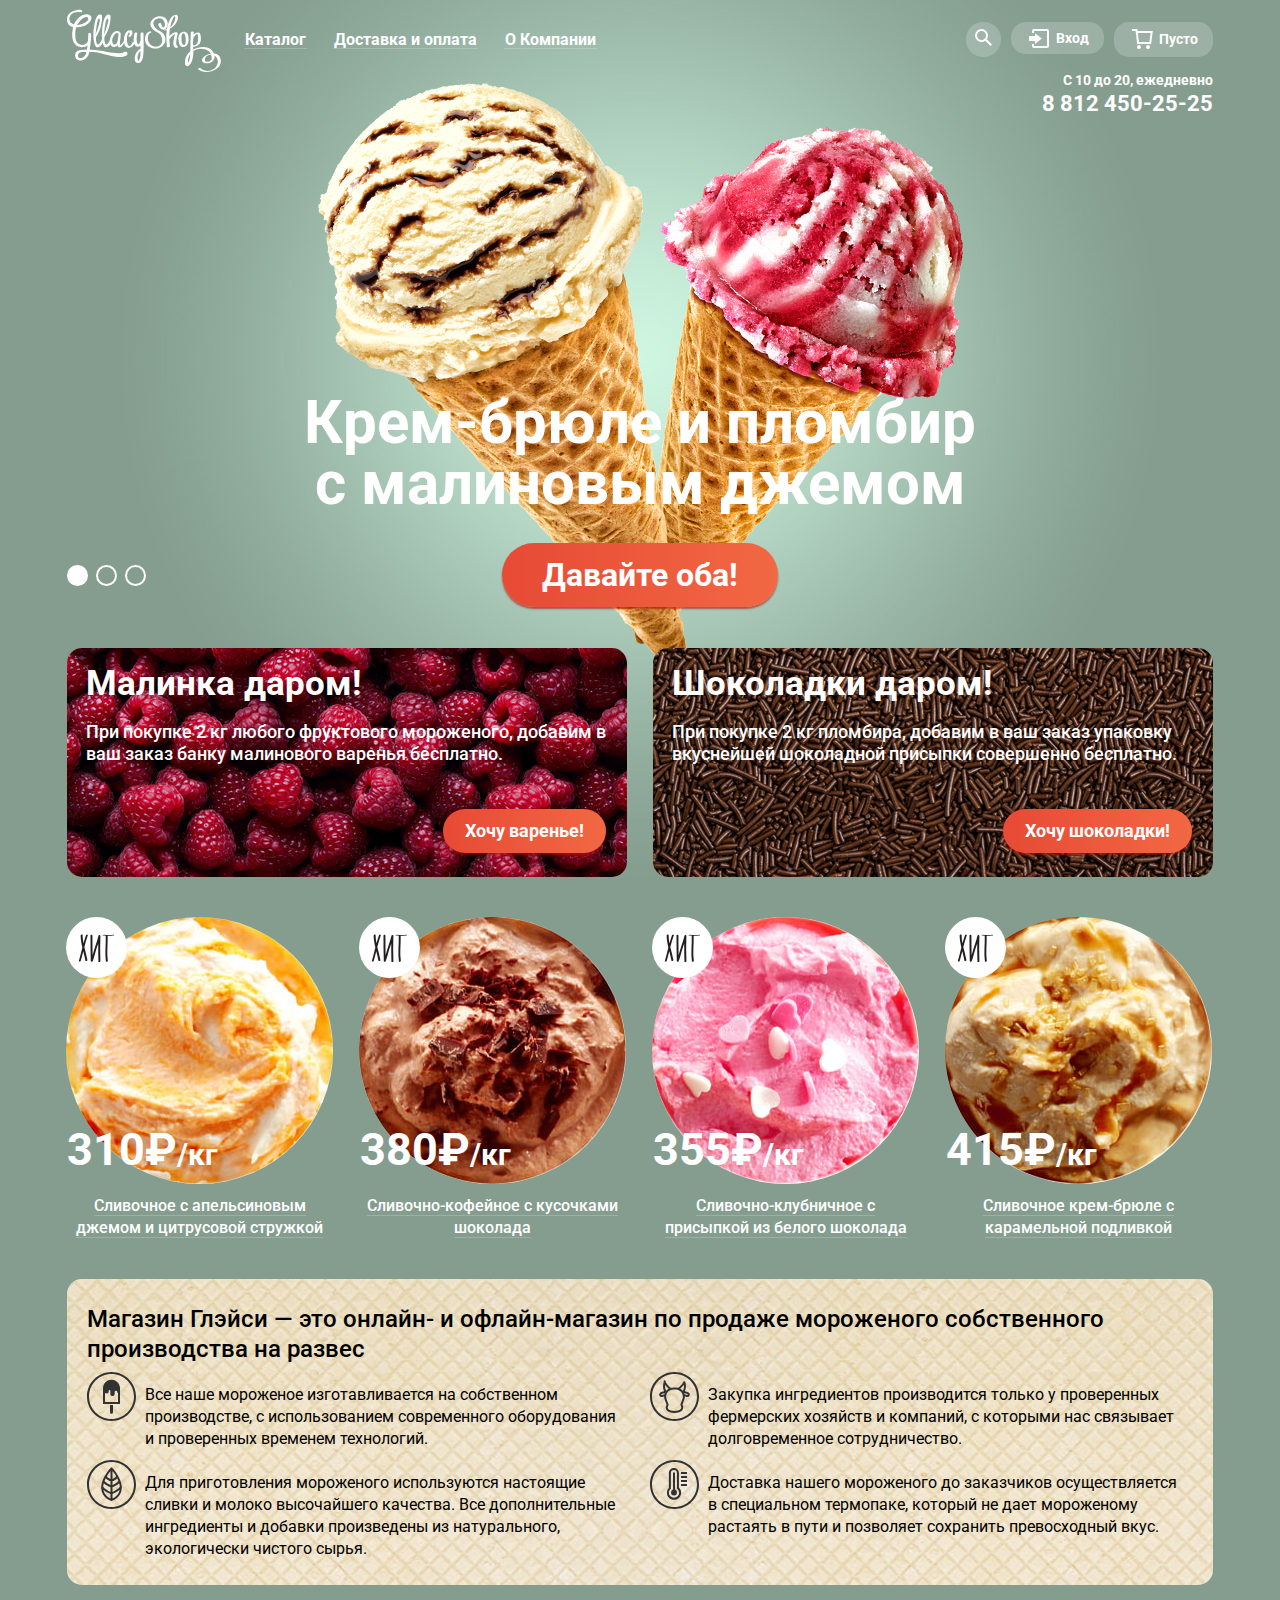
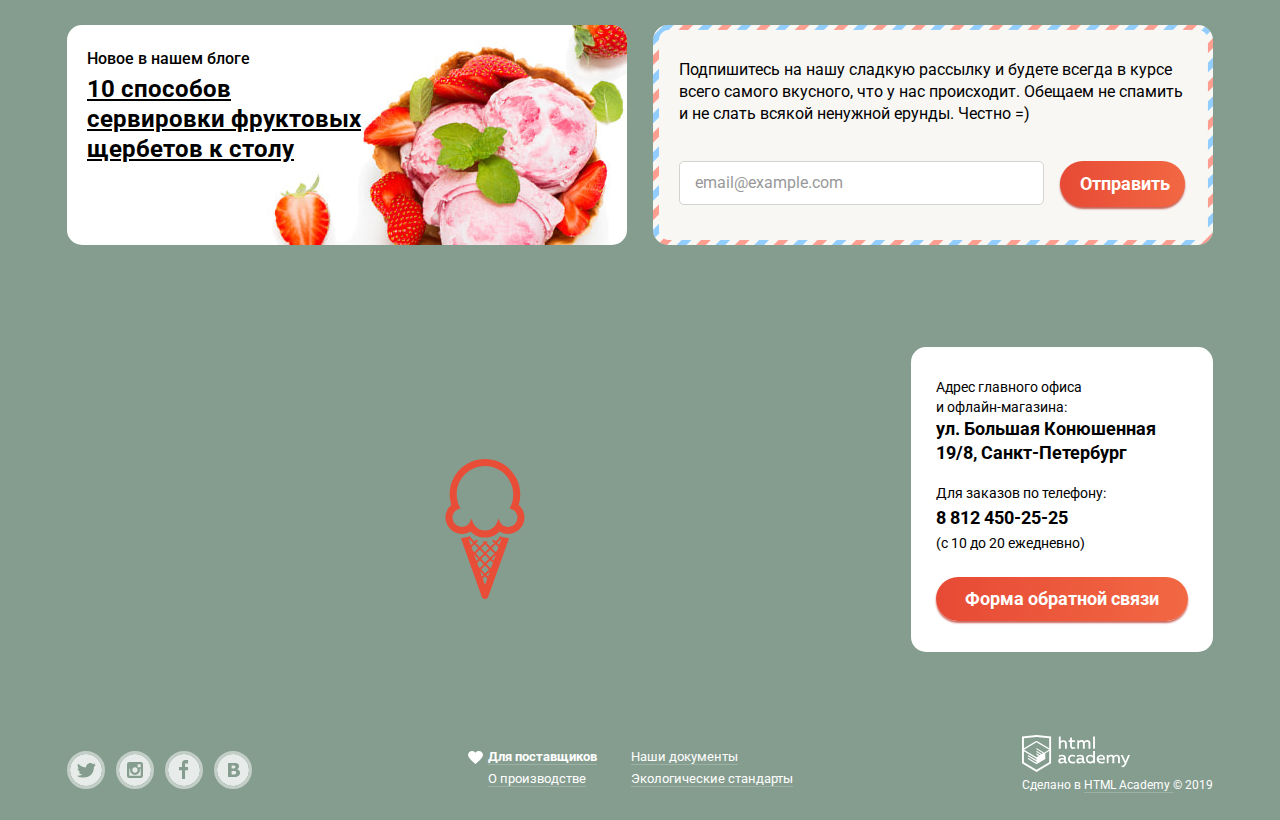
==== commit ee8fd814: "к защите 2 попытка" ====
--- a/index.html
+++ b/index.html
@@ -5,9 +5,10 @@
     <title>HTML Academy: Глейси</title>
     <link href="https://fonts.googleapis.com/css?family=Roboto:400,500,700&display=swap&subset=cyrillic" rel="stylesheet">
     <link href="css/normalize.css" rel="stylesheet">
-    <link href="css/style.css" rel="stylesheet">
+    <link href="css/style-min.css" rel="stylesheet">
   </head>
   <body>  
+    <div class="modal-background"></div>
     <section class="feedback">
       <h2>Мы обязательно вам ответим!</h2>
       <form class="feedback-form" action="https://echo.htmlacademy.ru/" method="post">
@@ -22,7 +23,7 @@
         <p>
           <textarea name="comment" rows="5" placeholder="В свободной форме"></textarea>
         </p>
-        <button class="button" type="submit">Отправить</button>
+        <button class="button feedback-button" type="submit">Отправить</button>
         <button class="modal-close" type="button">
           <svg xmlns="http://www.w3.org/2000/svg" width="18" height="17" viewBox="0 0 18 17">
             <path fill="#231F20" d="M17.454 1.46L16.04.046 9 7.086 1.96.046.546 1.46l7.04 7.04-7.04 7.04 1.414 1.414L9 9.914l7.04 7.04 1.414-1.414-7.04-7.04z"/>
@@ -31,7 +32,7 @@
         </button>
       </form>
     </section>        
-      <input class="visually-hidden" type="radio" id="product-1" name="toggle" checked>
+      <input class="visually-hidden" type="radio" id="product-1" name="toggle" checked tabindex="8">
       <input class="visually-hidden" type="radio" id="product-2" name="toggle">
       <input class="visually-hidden" type="radio" id="product-3" name="toggle">
     <div class="site-wrapper">
@@ -42,17 +43,32 @@
       </a>
       <nav class="main-navigation">        
         <ul class="main-navigation-list">
-          <li class="main-navigation-item submenu"><a href="">Каталог</a>            
+          <li class="main-navigation-item submenu">
+            <a href="">Каталог</a>            
             <ul class="main-navigation-dropdown-list">
-              <li><a href="">Новинки</a></li>
-              <li><a href="catalog.html">Сливочное</a></li>
-              <li><a href="">Щербеты</a></li>
-              <li><a href="">Фруктовый лед</a></li>
-              <li><a href="">Мелорин</a></li>
+              <li class="menu-item-new">
+                <a href="">Новинки</a>
+              </li>
+              <li>
+                <a href="catalog.html">Сливочное</a>
+              </li>
+              <li>
+                <a href="">Щербеты</a>
+              </li>
+              <li>
+                <a href="">Фруктовый лед</a>
+              </li>
+              <li>
+                <a href="">Мелорин</a>
+              </li>
              </ul>
           </li>
-          <li class="main-navigation-item"><a href="">Доставка и оплата</a></li>
-          <li class="main-navigation-item"><a href="">О Компании</a></li>
+          <li class="main-navigation-item">
+            <a href="">Доставка и оплата</a>
+          </li>
+          <li class="main-navigation-item">
+            <a href="">О Компании</a>
+          </li>
         </ul>
       </nav>
       <div class="user-navigation">                
@@ -63,12 +79,12 @@
           <svg xmlns="http://www.w3.org/2000/svg" xmlns:xlink="http://www.w3.org/1999/xlink" width="17" height="17" viewBox="0 0 17 17">
             <path d="M16.958 15.527L11.75 10.32A6.455 6.455 0 0 0 13 6.5 6.5 6.5 0 1 0 6.5 13a6.465 6.465 0 0 0 3.839-1.263l5.205 5.204 1.414-1.414zM6.5 11C4.019 
             11 2 8.981 2 6.5S4.019 2 6.5 2 11 4.019 11 6.5 8.981 11 6.5 11z"/>
-         </svg>
+          </svg>
         </button>            
         <div class="modal search-modal">        
         <form class="search-form" action="https://echo.htmlacademy.ru/" method="post">
           <label for="search" class="visually-hidden">Введите, что вы ищете?</label>
-          <input id="search" type="search" name="search" placeholder="Например: Крем-брюле">          
+          <input id="search" type="search" name="search" placeholder="Крем-брюле">          
         </form> 
       </div>
       </section>   
@@ -78,7 +94,8 @@
           <svg xmlns="http://www.w3.org/2000/svg" xmlns:xlink="http://www.w3.org/1999/xlink" width="21" height="19" viewBox="0 0 21 19">
             <g><path d="M6 14.875L12.917 9.5 6 4.125v2.917H-.042v4.917H6z"/><path d="M18 0H5C3.9 0 3 .9 3 2v2h2V2h13v15H5v-2H3v2c0 1.1.9 2 2 2h13c1.1 0 2-.9 2-2V2c0-1.1-.9-2-2-2z"/></g>
           </svg>
-          Вход</a>
+          Вход
+        </a>
         <div class="modal login-modal">
         <form class="login-form" action="https://echo.htmlacademy.ru/" method="post">
           <p>
@@ -97,7 +114,7 @@
             <li>
               <a class="new-user" href="">Новая регистрация</a>
             </li>  
-         </ul>
+          </ul>
         </form>        
       </div>
       </section>    
@@ -113,7 +130,7 @@
       </section>  
       </div> 
       </div>   
-      <p class="header-contacts">С 10 до 20, ежедневно<br><a class="header-tel" href="tel:88124502525">8 812 450-25-25</a></p>
+      <p class="header-contacts">С 10 до 20, ежедневно<a class="header-tel" href="tel:88124502525">8 812 450-25-25</a></p>
     </header>
     <main>      
       <h1 class="visually-hidden">Магазин мороженного "Gllacy Shop"</h1>
@@ -128,15 +145,15 @@
         <ul class="slider-list">
           <li class="slider-item slide" id="slide1">
             <h3>Крем-брюле и пломбир с малиновым джемом</h3>            
-            <button class="button slider-button" type="button">Давайте оба!</button>
+            <a class="button slider-button" href="">Давайте оба!</a>
           </li>
           <li class="slider-item slide" id="slide2">
             <h3>Шоколадный пломбир и лимонный сорбет</h3>            
-            <button class="button slider-button" type="button">Давайте оба!</button>
+            <a class="button slider-button" href="">Давайте оба!</a>
           </li>
           <li class="slider-item slide" id="slide3">
             <h3>Пломбир с помадкой и клубничный щербет</h3>            
-            <button class="button slider-button" type="button">Давайте оба!</button>
+            <a class="button slider-button" href="">Давайте оба!</a>
           </li>
         </ul>        
       </section>
@@ -146,12 +163,12 @@
           <li class="offer-item">
             <h3>Малинка даром!</h3>
             <p>При покупке 2 кг любого фруктового мороженого, добавим в ваш заказ банку малинового варенья бесплатно.</p>
-            <button class="button offer-button" type="button">Хочу варенье!</button>
+            <a class="button offer-button" href="">Хочу варенье!</a>
           </li>
           <li class="offer-item">
             <h3>Шоколадки даром!</h3>
             <p>При покупке 2 кг пломбира, добавим в ваш заказ упаковку вкуснейшей шоколадной присыпки совершенно бесплатно.</p>
-            <button class="button offer-button" type="button">Хочу шоколадки!</button>
+            <a class="button offer-button" href="">Хочу шоколадки!</a>
           </li>
         </ul>        
       </section>
@@ -165,7 +182,7 @@
             </a>
             <p class="top-product-item-price">310₽<span class="top-product-item-unit">/кг</span></p>
             <div class="wrap-item-button">
-            <button class="button item-button" type="button">Быстрый просмотр</button>
+            <a class="button item-button" href="">Быстрый просмотр</a>
            </div>
           </li>  
           <li class="top-product-item">
@@ -175,8 +192,8 @@
             </a>
             <p class="top-product-item-price">380₽<span class="top-product-item-unit">/кг</span></p>
             <div class="wrap-item-button">
-              <button class="button item-button" type="button">Быстрый просмотр</button>
-             </div>
+              <a class="button item-button" href="">Быстрый просмотр</a>              
+            </div>
           </li>
           <li class="top-product-item">
             <a href="">              
@@ -185,8 +202,8 @@
             </a>
             <p class="top-product-item-price">355₽<span class="top-product-item-unit">/кг</span></p>
             <div class="wrap-item-button">
-              <button class="button item-button" type="button">Быстрый просмотр</button>
-             </div>
+              <a class="button item-button" href="">Быстрый просмотр</a>  
+            </div>
           </li> 
           <li class="top-product-item">
             <a href="">              
@@ -195,8 +212,8 @@
             </a>
             <p class="top-product-item-price">415₽<span class="top-product-item-unit">/кг</span></p>
             <div class="wrap-item-button">
-              <button class="button item-button" type="button">Быстрый просмотр</button>
-             </div>
+              <a class="button item-button" href="">Быстрый просмотр</a>  
+            </div>
           </li>                 
         </ul>
       </section>
@@ -221,7 +238,7 @@
           </li>
         </ul>
       </section>
-     </div>
+      </div>
       <div class="index-columns container">
       <article class="news">
         <h2>Новое в нашем блоге</h2>      
@@ -235,7 +252,7 @@
         <h2 class="visually-hidden">Подписка на рассылку</h2>
         <div class="subscription-border">
         <p class="subscription-info">Подпишитесь на нашу сладкую рассылку и будете всегда в курсе всего самого вкусного, что у нас происходит. 
-          Обещаем не спамить и не слать всякой ненужной ерунды. Честно =) </p>
+          Обещаем не спамить и не слать всякой ненужной ерунды. Честно =)</p>
         <form class="subscription-form" action="https://echo.htmlacademy.ru/" method="post">
           <label for="email" class="visually-hidden">Электронная почта</label> 
           <input id="email" type="email" name="user-email" placeholder="email@example.com">       
@@ -245,131 +262,102 @@
       </section>
       </div>
       <section class="contacts">
+        <iframe src="https://www.google.com/maps/embed?pb=!1m18!1m12!1m3!1d1998.5948798555619!2d30.32243585507423!3d59.93886427625802!2m3!1f0!2f0!3f0!3m2!1i1024!2i768!4f13.1!3m3!1m2!1s0x4696310fca145cc1%3A0x42b32648d8238007!2z0JHQvtC70YzRiNCw0Y8g0JrQvtC90Y7RiNC10L3QvdCw0Y8g0YPQuy4sIDE5LzgsINCh0LDQvdC60YIt0J_QtdGC0LXRgNCx0YPRgNCzLCAxOTExODY!5e0!3m2!1sru!2sru!4v1584449280880!5m2!1sru!2sru" 
+        width="1200" height="430" style="border:0;" allowfullscreen="" aria-hidden="false" tabindex="0"></iframe>        
         <div class="container">
           <div class="contacts-inner">
-        <h2 class="visually-hidden">Карта</h2>
-        <div class="contacts-info">
-          <p class="contacts-base"> 
-             Адрес главного офиса<br> и офлайн-магазина:<br>
-            <span class="contacts-address">ул. Большая Конюшенная <br> 19/8, Санкт-Петербург</span>
-          </p>
-          <p class="contacts-base">
-            Для заказов по телефону:<br>
-            <span class="contacts-tel">8 812 450-25-25</span><br>
-            (с 10 до 20 ежедневно)
-          </p>   
-          <a class="button contacts-button" href="">Форма обратной связи</a>    
-        </div>      
-        </div> 
+            <h2 class="visually-hidden">Карта</h2>
+            <div class="contacts-info">
+              <p class="contacts-base"> 
+                Адрес главного офиса<br> и офлайн-магазина:<br>
+              <span class="contacts-address">ул. Большая Конюшенная <br> 19/8, Санкт-Петербург</span>
+              </p>
+              <p class="contacts-base">
+                Для заказов по телефону:<br>
+                <a class="contacts-tel" href="tel:88124502525">8 812 450-25-25</a><br>            
+                (с 10 до 20 ежедневно)
+              </p>   
+                <a class="button contacts-button" href="">Форма обратной связи</a>    
+            </div>      
+          </div> 
         </div>       
       </section>         
     </main>
     <footer class="main-footer container">    
-        <ul class="footer-social">
-          <li class="social-button"><a href=""><span class="visually-hidden">Твитер</span>
+      <ul class="footer-social">
+        <li class="social-button">
+          <a href="">
+            <span class="visually-hidden">Твитер</span>
             <svg xmlns="http://www.w3.org/2000/svg" width="32" height="32" viewBox="0 0 32 32">
-              <path fill="#FFF" d="M16 0C7.164 0 0 7.164 0 16c0 8.837 7.164 16 16 16 8.837 0 16-7.163 16-16 0-8.836-7.163-16-16-16zm7.944 12.809c-.251 
+              <path d="M16 0C7.164 0 0 7.164 0 16c0 8.837 7.164 16 16 16 8.837 0 16-7.163 16-16 0-8.836-7.163-16-16-16zm7.944 12.809c-.251 
               6.516-3.463 10.832-10.992 10.702h-.486c-.447 0-4.543-.443-5.344-1.823 2.479.19 4.247-.406 5.12-1.136-1.048-.289-2.923-.461-3.251-2.848.384.104.618.221 
               1.299.113-1.307-.824-2.758-1.519-2.679-3.643.311.317 1.164.518 1.46.457-.768-.233-2.149-3.244-.974-4.781 1.984 1.79 4.075 3.482 7.804 3.643.227-2.214 1.24-3.699 
               3.168-4.325 1.84-.479 3.255.26 3.901 1.138.737-.224 1.453-.466 2.193-.685-.004.833-.569 1.463-.935 1.709.747.165 1.423-.475 1.423-.475-.184.963-1.094 1.725-1.707 1.954z"/>
-            </svg></a></li>
-          <li class="social-button"><a href=""><span class="visually-hidden">Инстаграмм</span>
-            <svg xmlns="http://www.w3.org/2000/svg" width="32" height="32" viewBox="0 0 32 32"><g fill="#FFF">
+            </svg>
+          </a>
+        </li>
+        <li class="social-button">
+          <a href="">
+            <span class="visually-hidden">Инстаграмм</span>
+            <svg xmlns="http://www.w3.org/2000/svg" width="32" height="32" viewBox="0 0 32 32"><g>
               <path d="M20.916 16a4.938 4.938 0 1 1-9.877 0c0-.394.051-.773.138-1.14h-.897v6.838h11.396V14.86h-.897c.086.367.137.746.137 1.14z"/>
               <path d="M15.978 18.659c1.466 0 2.659-1.193 2.659-2.659s-1.193-2.659-2.659-2.659c-1.466 0-2.659 1.193-2.659 2.659s1.192 2.659 2.659 2.659zM18.637 10.302h3.039v3.039h-3.039z"/>
               <path d="M16 0C7.164 0 0 7.164 0 16c0 8.837 7.164 16 16 16 8.837 0 16-7.163 16-16 0-8.836-7.163-16-16-16zm7.955 21.698a2.285 2.285 0 0 1-2.279 2.279H10.279A2.285 2.285 0 0 1 8 
               21.698V10.302a2.286 2.286 0 0 1 2.279-2.279h11.396a2.286 2.286 0 0 1 2.279 2.279v11.396z"/></g>
-            </svg></a></li>
-          <li class="social-button"><a href=""><span class="visually-hidden">Фейсбук</span>
+            </svg>
+          </a>
+        </li>
+        <li class="social-button">
+          <a href="">
+            <span class="visually-hidden">Фейсбук</span>
             <svg xmlns="http://www.w3.org/2000/svg" width="32" height="32" viewBox="0 0 32 32">
-              <path fill="#FFF" d="M16 0C7.164 0 0 7.163 0 16s7.164 16 16 16c8.837 0 16-7.164 16-16S24.837 0 16 0zm4.062 9.455h-3.021v3.444h3.021v3.445h-3.021v8.61H14.02v-8.61H11v-3.445h3.021V9.455c0-1.902 
+              <path d="M16 0C7.164 0 0 7.163 0 16s7.164 16 16 16c8.837 0 16-7.164 16-16S24.837 0 16 0zm4.062 9.455h-3.021v3.444h3.021v3.445h-3.021v8.61H14.02v-8.61H11v-3.445h3.021V9.455c0-1.902 
               1.353-3.445 3.021-3.445h3.021v3.445z"/>
-            </svg></a></li>
-          <li class="social-button"><a href=""><span class="visually-hidden">Вконтакте</span>
-            <svg xmlns="http://www.w3.org/2000/svg" width="32" height="32" viewBox="0 0 32 32"><g fill="#FFF">
+            </svg>
+          </a>
+        </li>
+        <li class="social-button">
+          <a href="">
+            <span class="visually-hidden">Вконтакте</span>
+            <svg xmlns="http://www.w3.org/2000/svg" width="32" height="32" viewBox="0 0 32 32"><g>
               <path d="M16.637 14.495c.402-.019.719-.082.951-.188.326-.145.54-.33.641-.559.101-.229.15-.496.15-.797 0-.232-.058-.465-.174-.697-.116-.232-.322-.405-.617-.517-.264-.1-.592-.155-.984-.165a76.242 
               76.242 0 0 0-1.652-.014h-.339v2.965h.565c.571 0 1.057-.009 1.459-.028zM18.118 17.084c-.282-.081-.672-.125-1.166-.132a127.97 127.97 0 0 0-1.55-.009h-.79v3.493h.264c1.014 0 1.74-.003 2.18-.009a3.2 
               3.2 0 0 0 1.212-.245c.377-.157.633-.364.774-.625s.214-.562.214-.9c0-.446-.088-.788-.261-1.03-.17-.241-.464-.423-.877-.543z"/>
               <path d="M16 0C7.164 0 0 7.164 0 16c0 8.837 7.164 16 16 16 8.837 0 16-7.163 16-16 0-8.836-7.163-16-16-16zm6.602 20.531a3.73 3.73 0 0 
               1-1.124 1.327c-.552.415-1.161.71-1.823.886s-1.501.264-2.519.264h-6.121V8.987h5.443c1.13 0 1.957.038 2.48.113a5.126 5.126 0 0 1 1.561.5c.533.27.929.632 1.189 1.087.26.455.392.975.392 1.558 0 
               .678-.179 1.278-.536 1.795-.358.518-.863.92-1.517 1.208v.075c.917.182 1.642.559 2.179 1.13.537.571.807 1.325.807 2.261 0 .678-.138 1.283-.411 1.817z"/></g>
-            </svg></a></li>
-        </ul>
-        <ul class="footer-links">       
-          <li class="footer-link footer-link-special"><a href="">Для поставщиков</a></li>
-          <li class="footer-link"><a href="">Наши документы</a></li>   
-          <li class="footer-link"><a href="">О производстве</a></li>
-          <li class="footer-link"><a href="">Экологические стандарты</a></li>
-        </ul>
-    <div class="footer-copyright">
-     <a class="html-logo" href="https://htmlacademy.ru/intensive/htmlcss">
-        <img src="img/logo-htmlacademy.svg" alt="Логотип HTML Academy" width="108" height="39">
-      </a>   
-     <p>      
-      Сделано в  
-       <a href="https://htmlacademy.ru/intensive/htmlcss">
-        HTML Academy
-      </a>      
-       © 2019       
-     </p>
-    </div>
+            </svg>
+          </a>
+        </li>
+      </ul>
+      <ul class="footer-links">       
+        <li class="footer-link footer-link-special">
+          <a href="">Для поставщиков</a>
+        </li>
+        <li class="footer-link">
+          <a href="">Наши документы</a>
+        </li>   
+        <li class="footer-link">
+          <a href="">О производстве</a>
+        </li>
+        <li class="footer-link">
+          <a href="">Экологические стандарты</a>
+        </li>
+      </ul>
+      <div class="footer-copyright">
+        <a class="html-logo" href="https://htmlacademy.ru/intensive/htmlcss">
+          <img src="img/logo-htmlacademy.svg" alt="Логотип HTML Academy" width="108" height="39">
+        </a>   
+        <p>Сделано в  
+          <a href="https://htmlacademy.ru/intensive/htmlcss">
+          HTML Academy
+          </a>      
+          © 2019       
+        </p>
+      </div>
     </footer> 
   </div>
-  <script>
-    var link = document.querySelector(".contacts-button");
-    var popup = document.querySelector(".feedback");
-    var close = popup.querySelector(".modal-close");
-    var form = popup.querySelector("form");
-    var login = popup.querySelector("[name=user-name]");
-    var email = popup.querySelector("[name=user-email]");
-
-    var isStorageSupport = true;
-    var storage = "";
-  
-    try {
-      storage = localStorage.getItem("login");
-    } catch (err) {
-      isStorageSupport = false;
-    }    
-
-    link.addEventListener("click", function (evt) {
-      evt.preventDefault();    
-      popup.classList.add("feedback-open");
-      if (storage) {
-      login.value = storage;
-      email.focus();
-      } else {
-      login.focus();
-      }
-    });
-
-    close.addEventListener("click", function (evt) {
-      evt.preventDefault();
-      popup.classList.remove("feedback-open");
-      popup.classList.remove("feedback-error");
-    });
-    form.addEventListener("submit", function (evt) {
-      if (!login.value || !email.value) {
-        evt.preventDefault();
-        popup.classList.remove("feedback-error");
-        popup.offsetWidth = popup.offsetWidth;
-        popup.classList.add("feedback-error");
-      } else {
-      if (isStorageSupport) {
-        localStorage.setItem("login", login.value);
-      }
-      }
-    });
-    window.addEventListener("keydown", function (evt) {
-    if (evt.keyCode === 27) {
-      evt.preventDefault();
-      if (popup.classList.contains("feedback-open")) {
-        popup.classList.remove("feedback-open");
-        popup.classList.remove("feedback-error");
-      }
-      }
-    });
-
+  <script src="js/script-min.js">
   </script>
 
 </body></html>--- a/css/style-min.css
+++ b/css/style-min.css
@@ -0,0 +1 @@
+@keyframes bounce{0%{transform:translateY(-2000px)}70%{transform:translateY(30px)}90%{transform:translateY(-10px)}to{transform:translateY(0)}}@keyframes shake{0%,to{transform:translateX(0)}10%,30%,50%,70%,90%{transform:translateX(-10px)}20%,40%,60%,80%{transform:translateX(10px)}}body{min-width:940px;margin:0;padding:0;font-family:"Roboto",Arial,sans-serif;font-size:16px;line-height:22px;font-weight:400;color:#fff;background-color:#849d8f}a{text-decoration:none}.visually-hidden{position:absolute;clip:rect(0 0 0 0);width:1px;height:1px;margin:-1px}.modal{display:none}.button{font-size:18px;line-height:24px;font-weight:700;text-align:center;vertical-align:middle;color:#fff;background-image:linear-gradient(90deg,#e74a35 0,#f26843 100%);box-shadow:0 2px 2px 0 rgba(172,16,0,.64);border:0;border-radius:45px}.button:focus,.button:hover{background-image:linear-gradient(#f58669,#ec6f5e);box-shadow:0 2px 2px #9e4334}.button:active{box-shadow:inset 0 2px 2px 0 #942718;background-image:linear-gradient(to bottom,rgba(0,0,0,.07),rgba(0,0,0,.07)),linear-gradient(to top,#e74a35,#f26843)}.slider-button{display:inline-block;margin-top:29px;padding:10px 40px;vertical-align:middle;font-size:32px;line-height:44px}.offer-button{display:block;vertical-align:middle;margin-top:auto;margin-left:auto;margin-bottom:10px;padding:10px 22px}.contacts-button{display:block;margin-top:6px;padding:10px}.breadcrumbs,.catalog-list,.features-list,.fillers-list,.main-footer ul,.main-navigation-dropdown-list,.main-navigation-list,.offer-list,.pagination-list,.slider-list,.top-product-list{list-style:none}.feedback-form input,.feedback-form textarea,.login-form input,.search-form input,.subscription-form input{font-size:16px;line-height:24px;font-weight:700;color:#323232}.container{max-width:1146px;min-width:320px;margin:0 auto;padding-left:27px;padding-right:27px}.header{position:relative}.header-logo{padding-top:9px}.main-navigation-list{display:-ms-flexbox;display:flex;flex-wrap:wrap;max-width:700px;padding:0;margin:0 0 0 10px}.main-navigation-list>li{position:relative;margin:0}.main-navigation a{position:relative;display:block;padding:6px 14px;line-height:18px;font-weight:700;color:#fff;text-decoration:none}.main-navigation-item>a::before,.menu-item-new a:before{content:"";position:absolute;left:13px;right:13px;height:1px}.main-navigation-item>a::before{bottom:6px;background-color:#fff;opacity:.2}.main-navigation-item>a:active,.main-navigation-item>a:hover{background-color:#fff;color:#000;border-radius:15px}.main-navigation-item>a:active{box-shadow:inset 0 2px 1px 0 #696969}.main-navigation-dropdown-list{position:absolute;z-index:1;display:none;width:143px;padding:5px 0 0}.submenu:hover>ul{display:block;border-radius:10px}.main-navigation-dropdown-list a{display:block;padding-bottom:10px;font-size:14px;line-height:16px;font-weight:400;color:#000;background-color:#f8f7f4;text-decoration:none}.main-navigation-dropdown-list a:hover{color:#000;background-color:#fbded7}.main-navigation-dropdown-list a:active{background-color:#f6b5a5}.menu-item-new a{padding-top:10px;padding-bottom:13px;font-weight:700}.menu-item-new a:before{bottom:0;background-color:#d1d0ce}.current-page a{background-color:#d07058}.basket-button span,.login a{font-size:14px;line-height:16px;font-weight:700;color:#fff}.basket svg,.basket-button-full-icon,.login svg{position:absolute;left:18px;top:7px}.login svg,.search svg{fill:#fff}.search-button{margin-left:10px;padding:7px 9px 6px;background-color:rgba(255,255,255,.2);border-radius:50%;border:0}.basket-full:hover>div,.login-button,.login:hover>div,.search:hover>div{display:block}.basket-button,.login-button{position:relative;margin-left:10px;padding:8px 15px 8px 45px;background-color:rgba(255,255,255,.2);border-radius:15px;border:0}.login-button:hover,.search-button:hover{color:#000;background-color:#fff}.login-button:hover svg,.search-button:hover svg{fill:#000}.basket-full,.login,.search{position:relative}.search-modal{position:absolute;z-index:2;right:0;display:none;padding-top:3px;background-color:transparent}.search-form{padding:19px 15px;background-color:#f8f7f4;border:0;border-radius:5px}.login-form input,.search-form input{box-sizing:border-box;min-height:44px;width:311px;padding:5px 5px 5px 13px;border-radius:5px;box-shadow:none;border:solid 1px #d3d3d2}.login-modal{position:absolute;z-index:2;right:0;padding-top:4px;background-color:transparent}.login-form{padding:20px 17px 20px 20px;background-color:#f8f7f4;border-radius:5px}.login-form a{font-weight:400;font-size:13px;line-height:24px;color:#000;text-decoration:underline}.login-form input{width:240px;padding:8px 13px}.login-form p{margin:0 0 20px}.login-form-articles,.login-form-button{padding:10px 23px;vertical-align:middle}.login-form-articles{display:inline-block;margin:0;padding:0 0 0 18px;list-style:none}.new-user{display:block;margin-top:-3px}.login-form input::placeholder,.search-form input::placeholder{font-size:14px;line-height:24px;font-weight:400;color:#999}.basket-button-full{position:relative;display:block;padding:8px 15px 6px 45px;margin-left:10px;background-color:#fff;border-radius:15px;border:0}.basket-product{font-size:14px;line-height:16px;font-weight:700;color:#323232}.basket-modal{position:absolute;z-index:2;right:0;width:540px;padding-top:4px;color:#000;border-radius:5px}.basket-close,.basket-modal{border:0;background-color:transparent}.wrap-basket{display:-ms-flexbox;display:flex;flex-wrap:wrap;flex-direction:column;padding:9px 15px 20px 10px;background-color:#f8f7f4}.wrap-basket table{padding-bottom:3px;font-size:13px;line-height:16px;font-weight:400;border-bottom:1px solid #cacac7;border-spacing:0 10px}.wrap-basket p{margin:14px 0 14px auto;font-size:15px;line-height:18px;font-weight:700;text-align:right}.wrap-basket a{width:170px;box-sizing:border-box;margin-left:auto;margin-right:0;padding:10px 14px;text-align:right}.wrap-basket tr{padding:0;margin:0}.wrap-basket td{padding-bottom:4px}.wrap-basket td:first-child{width:25px}.wrap-basket td:nth-child(2){padding-left:5px;width:43px}.wrap-basket td:nth-child(3){width:225px;padding-right:20px}.wrap-basket td:nth-child(4){width:121px}.wrap-basket span{color:#999}.basket-text{padding-top:10px}.header-contacts{padding:0;margin:-7px 0 0;font-size:14px;line-height:16px;font-weight:700;text-align:right}.header-tel{display:block;font-size:22px;line-height:32px;font-weight:700;color:#fff}.site-wrapper{min-width:940px;margin:0;background-color:#849d8f;background-image:url(../img/slider_1.jpg);background-repeat:no-repeat;background-position:top center;transition:background-image .5s ease,background-color .5s ease}.slider{position:relative;padding-top:259px;text-align:center}.slider-list{padding:0;margin:14px 0 0}.slide{display:none}.slider-item h3{width:700px;margin:0 auto;font-size:60px;line-height:60.5px;font-weight:700}.slider-controls{position:absolute;bottom:20px;left:27px;z-index:2;font-size:0}.slider-controls label{display:inline-block;margin-right:8px;vertical-align:top;background-color:transparent;cursor:pointer}.slider-controls label,.slider-controls label:active,.slider-controls label:hover{width:17px;height:17px;border:2px solid #fff;border-radius:50%}.slider-controls label:hover{background-color:rgba(248,247,244,.4)}.slider-controls label:active{background-color:#fff}#product-1:checked~.site-wrapper{background-color:#849d8f;background-image:url(../img/slider_1.jpg)}#product-2:checked~.site-wrapper{background-color:#8996a6;background-image:url(../img/slider_2.jpg)}#product-3:checked~.site-wrapper{background-color:#9d8b84;background-image:url(../img/slider_3.jpg)}#product-1:checked~.site-wrapper #slide1,#product-2:checked~.site-wrapper #slide2,#product-3:checked~.site-wrapper #slide3{display:block}#product-1:checked~.site-wrapper label[for=product-1],#product-2:checked~.site-wrapper label[for=product-2],#product-3:checked~.site-wrapper label[for=product-3]{background-color:#fff}#product-1:focus~.site-wrapper label[for=product-1],#product-2:focus~.site-wrapper label[for=product-2],#product-3:focus~.site-wrapper label[for=product-3]{box-shadow:0 0 0 3px rgba(46,136,228,.8)}.offer-item{display:-ms-flexbox;display:flex;flex-wrap:wrap;box-sizing:border-box;width:560px;min-height:229px;padding:15px 21px 14px 19px}.offer-item:first-child{margin-right:26px;background:url(../img/raspberries.png) no-repeat;background-color:#9c1e25;background-size:cover;border-radius:15px}.offer-item:nth-child(2){background:url(../img/chocolate.png) no-repeat;background-color:#60442f;background-size:cover;border-radius:15px}.offer-item h3{margin:0;font-size:35px;line-height:41px;font-weight:700}.offer-item p{margin:0 0 10px;width:100%;font-size:18px;line-height:22px;font-weight:500}.footer-copyright a:focus,.footer-copyright a:hover,.footer-links a:focus,.footer-links a:hover{color:#ffbc9e}.news a:focus,.news a:hover{color:#e84d37}.features{box-sizing:border-box;width:1146px;min-height:306px;margin-bottom:40px;padding:25px 20px;color:#000;background-color:#eee2c9;background-image:url(../img/background-waffle.jpg);background-repeat:no-repeat;background-size:cover;border-radius:15px}.features-subtitle{margin:0 0 20px;font-size:24px;line-height:30px;font-weight:500}.features-list{display:-ms-flexbox;display:flex;flex-wrap:wrap;margin:0;padding:0}.feature-item{position:relative;max-width:480px;padding-left:58px}.feature-item p{margin:0 0 22px}.feature-item:last-child p,.feature-item:nth-child(3) p{margin:0}.feature-item::before{content:"";position:absolute;left:0;top:-12px;width:50px;height:50px;background-repeat:no-repeat;background-position:0 0;background-image:url(../img/ice-cream.svg)}.feature-item:nth-child(2)::before{background-image:url(../img/cow.svg)}.feature-item:nth-child(3)::before{background-image:url(../img/eco.svg)}.feature-item:nth-child(4)::before{background-image:url(../img/thermometer.svg)}.feature-item:nth-child(2n-1){margin-right:25px}.news,.subscription{width:560px;min-height:220px;color:#000;background-color:#fff;background-image:url(../img/background-strawberry.jpg);background-repeat:no-repeat;background-size:cover;border-radius:15px}.news h2{padding:0;margin:23px 0 0 20px;font-size:16px;font-weight:500}.news h3{max-width:285px;margin:4px 0 0 20px}.news a{color:#000;font-size:24px;line-height:30px;font-weight:700;text-decoration:underline}.subscription{box-sizing:border-box;padding:34px 26px;background-color:#f8f7f4;background-image:url(../img/background-mail.jpg.png)}.subscription p{margin:0 0 36px}.subscription-form input{box-sizing:border-box;width:365px;min-height:44px;padding:9px 15px;border-radius:5px;border:solid 1px #d3d3d2;box-shadow:none}.feedback input::placeholder,.feedback textarea::placeholder,.subscription input::placeholder{font-size:16px;line-height:24px;font-weight:400;color:#999}.subscription-button{margin-left:12px;padding:11px 15px 11px 20px}.contacts{position:relative;min-width:320px;min-height:430px;background-image:url(../img/map.png);background-repeat:no-repeat;background-position:center;background-size:cover}.contacts iframe{position:absolute;z-index:2;width:100%;border:0}.contacts-inner{padding-top:63px}.contacts-info{position:relative;box-sizing:border-box;z-index:3;max-width:302px;min-height:305px;margin-left:auto;padding:30px 25px;background-color:#fff;border-radius:15px}.contacts::before,.footer-link-special::before{content:"";position:absolute;left:445px;top:175px;width:85px;height:145px;background-repeat:no-repeat;background-position:0 0;background-image:url(../img/pin.svg)}.contacts-base{margin:0;padding-bottom:18px;font-size:14px;line-height:20px;color:#000}.contacts-address,.contacts-tel{font-size:18px;line-height:24px;font-weight:700}.contacts-tel{line-height:30px;color:#000;text-decoration:none}.modal-background{position:fixed;top:0;left:0;z-index:5;display:none;width:100%;height:100%;background-color:rgba(0,0,0,.3)}.background-open,.catalog-item:hover .wrap-item-button,.top-product-item:hover .wrap-item-button{display:block}.feedback{position:fixed;top:50%;left:50%;z-index:4;display:none;box-sizing:border-box;width:478px;margin-top:-147px;margin-left:-238px;padding:19px 24px 26px 25px;background-color:#f8f7f4;border:0;border-radius:10px}.feedback h2{padding:0;margin:0 0 22px;color:#000}.feedback-form{display:-ms-flexbox;display:flex;flex-wrap:wrap;padding:0;margin:0}.feedback p{margin:0}.feedback input,.feedback textarea{box-sizing:border-box;border:solid 1px #d3d3d2;border-radius:5px;box-shadow:none}.feedback input{min-height:43px;min-width:267px;margin-bottom:20px;padding:11px 15px 7px 14px}.feedback textarea{min-height:155px;width:428px;margin-bottom:19px;padding-top:8px;padding-left:14px}.feedback-button{padding:10px 23px 10px 24px;margin-left:auto;margin-right:0}.modal-close{position:absolute;top:14px;right:10px;border:0;background-color:transparent}.feedback-open{display:block;z-index:6;animation:bounce .6s}.feedback-error{animation:shake .6s}.social-button a{color:#fff}.social-button svg{fill:#fff;fill-opacity:.8;border-radius:50%;border:3px solid rgba(255,255,255,.5)}.social-button svg:active,.social-button svg:hover{fill-opacity:1;border-radius:50%;border:3px solid rgba(255,255,255,.7)}.social-button svg:active{fill:#e9e9e9}.footer-link a{font-size:13px;line-height:18px;font-weight:400;color:#fff;text-decoration:none;border-bottom:1px solid rgba(255,255,255,.2)}.footer-link-special a{font-weight:700}.footer-links{position:relative}.footer-link-special::before{top:6px;left:30px;width:15px;height:15px;background-image:url(../img/heart.svg)}.footer-copyright{font-size:12px;line-height:16px}.footer-copyright a{color:#fff;text-decoration:none}.footer-copyright a:not(.html-logo){border-bottom:1px solid rgba(255,255,255,.2)}.page-title{padding:0;margin:0 0 25px;font-size:35px;line-height:41px;font-weight:700}.breadcrumbs a{font-size:14px;line-height:16px;color:#fff;text-decoration:none;border-bottom:1px solid rgba(255,255,255,.2)}.breadcrumbs-current a{border-bottom:none}.wrap-item-button{position:absolute;top:100%;left:0;z-index:1;display:none;width:100%;padding-top:11px;padding-bottom:20px;background-color:rgba(255,255,255,.2);border-radius:0 0 10px 10px}.item-button{display:inline-block;margin:0;padding:10px 16px;vertical-align:middle;font-size:18px;line-height:24px;font-weight:700}.container-product{max-width:1174px;min-width:320px;margin:0 auto;padding-left:13px;padding-right:13px}.catalog-item h3,.top-product-item h3{margin:5px 0 0;padding:0 5px;font-size:16px;line-height:22px;font-weight:500}.catalog-item img,.top-product-item img{border-radius:50%}.catalog-item a,.top-product-item a{color:#fff;text-decoration:none}.product-name{border-bottom:1px solid rgba(255,255,255,.2)}.catalog-list li:hover,.top-product-list li:hover{display:-ms-flexbox;display:flex;text-align:center;background-color:rgba(255,255,255,.2);border-radius:10px 10px 0 0}.catalog-item a:focus,.catalog-item a:hover,.top-product-item a:focus,.top-product-item a:hover{color:#fff}.top-product-item::before{content:"";position:absolute;width:65px;height:65px;background-repeat:no-repeat;background-position:0 0;background-image:url(../img/hit.svg)}.catalog-item-price,.top-product-item-price{position:absolute;top:216px;left:14px;margin:0;font-size:45px;line-height:45px;font-weight:700}.catalog-item-unit,.top-product-item-unit{font-size:30px;line-height:45px;font-weight:700}.breadcrumbs{display:-ms-flexbox;display:flex}.site-navigation-current>a{text-decoration:none;background-color:#d07058;border-radius:18px;box-shadow:0 2px 2px rgba(172,16,0,.64)}.site-navigation-current>a:hover{color:#fff}.site-navigation-current>a::before{content:none}.dropdown-current a{background-color:#d07058;color:#fff}.filter-button{width:144px;height:37px;margin-top:5px;font-size:16px;line-height:18px;font-weight:500;text-align:center;color:#fff;vertical-align:middle;background-color:rgba(255,255,255,.2);border:solid 2px #fff;border-radius:20px}.filter-button:focus,.filter-button:hover{color:#323232;background-color:#fff}.filter-button:active{color:#323232;background-color:#fff;box-shadow:0 2px 1px 0 #696969}.fillers-list,.filter-button-sorting{font-size:16px}.fillers-list{line-height:18px;font-weight:500}.filter{display:-ms-flexbox;display:flex;flex-wrap:wrap;padding:0;margin:0 0 14px;align-items:center}.filter-background{padding:7px 11px;background-color:rgba(255,255,255,.2);border-radius:25px}.filter-item{padding:0;margin:0 14px 18px 0;border:0}.filter-item legend{padding-left:16px;margin-bottom:5px;font-size:14px;line-height:16px;font-weight:500;color:#fff}.filter-price legend{margin:0}.fillers-list{display:-ms-flexbox;display:flex;flex-wrap:wrap;max-width:703px;margin:0;padding:0}.fillers-list li{min-height:22px;padding-top:3px;margin-right:18px}.fillers-list li:last-child{margin-right:5px}.filter-button-sorting{max-width:192px;padding:8px 36px 7px 16px;line-height:18px;font-weight:500;text-align:center;vertical-align:middle;color:#fff;box-sizing:border-box;background-color:rgba(255,255,255,.2);border-radius:25px;border:0;-webkit-appearance:none;-moz-appearance:none;appearance:none;background-image:url(../img/icon-down-dir.svg);background-repeat:no-repeat;background-position:92% center}.filter-button-sorting::-ms-expand{display:none}.filter-button-sorting option{padding:0 35px;color:#323232}.filter-button-sorting:focus,.filter-button-sorting:hover{color:#323232;background-image:url(../img/icon-down-dir-hover.svg)}.filter-option-creaminess{position:relative;padding-left:40px;margin-right:5px;cursor:pointer}.filter-input-radio+.filter-option-creaminess::before{content:"";position:absolute;left:5px;top:0;width:22px;height:22px;background-image:url(../img/radio-off.svg);background-repeat:no-repeat;opacity:.8}.filter-input-radio:checked+.filter-option-creaminess::before{content:"";position:absolute;left:5px;top:0;width:22px;height:22px;background-image:url(../img/radio-on.svg);background-repeat:no-repeat;opacity:.8}.filter-option-filler+label{position:relative;padding-left:36px}.filter-option-filler+label::before{content:"";position:absolute;left:0;top:0;width:20px;height:20px;background-image:url(../img/checkbox-off.svg);background-repeat:no-repeat;opacity:.8}.filter-option-filler:checked+label::before{content:"";position:absolute;left:0;top:0;width:24px;height:20px;background-image:url(../img/checkbox-on.svg);background-repeat:no-repeat;opacity:.8}.filter-input-radio+.filter-option-creaminess:hover::before,.filter-input-radio:checked+.filter-option-creaminess:hover::before,.filter-input-radio:checked:focus+.filter-option-creaminess::before,.filter-input-radio:focus+.filter-option-creaminess::before,.filter-option-filler+label:hover::before,.filter-option-filler:focus+label::before{opacity:1}.filter-input-radio:disabled+.filter-option-creaminess::before,.filter-option-filler:disabled+label::before{opacity:.4}.range-slider{max-width:220px;margin:0}.price-controls{display:inline-block;padding-left:16px;margin-bottom:5px;vertical-align:top;font-size:14px;line-height:16px;font-weight:500}.price-controls input{width:25px;margin:0;padding:0;color:inherit;font:inherit;background:0 0;border:0}.range-slider-track{position:relative;min-height:20px;padding:7px 22px;background-color:rgba(255,255,255,.2);border-radius:25px}.range-slider-track .scale{position:relative;width:176px;height:4px;margin-top:7px;background:rgba(248,247,244,.5)}.range-slider-track .bar{position:absolute;left:25px;width:107px;height:4px;background:#f8f7f4}.range-slider-pin,.range-slider-pin:hover{position:absolute;top:5px;width:20px;height:22px;background-image:url(../img/filter-button.svg);background-repeat:no-repeat;cursor:pointer}.range-slider-pin-min{left:35px}.range-slider-pin-max{left:134px}.range-slider-pin:hover{width:22px;height:25px;background-image:url(../img/filter-button-bigger.svg)}.pagination-item a{font-weight:500;color:#fff}.header-wrap,.user-navigation{display:-ms-flexbox;display:flex}.header-wrap{align-items:center}.user-navigation{flex-wrap:wrap;justify-content:flex-end;margin:0 0 0 auto}.catalog-list,.offer-list,.top-product-list{display:-ms-flexbox;display:flex;margin:41px 0 34px;padding:0}.catalog-list,.top-product-list{flex-wrap:wrap;margin:0}.catalog-item,.top-product-item{position:relative;max-width:267px;padding:6px 13px 0;text-align:center}.top-product-item{margin-bottom:40px}.catalog-item{margin-bottom:34px}.index-columns{justify-content:space-between;margin-bottom:39px}.footer-social,.index-columns,.main-footer{display:-ms-flexbox;display:flex}.main-footer{align-items:center;justify-content:space-between;min-height:106px}.footer-social{margin:0 auto 0 0;padding:0}.social-button a{display:block;height:32px;width:32px;margin-right:17px}.footer-social li:last-child{padding-right:0}.footer-links{display:-ms-flexbox;display:flex;flex-wrap:wrap;width:380px;margin:0;padding:0 0 0 30px}.footer-link{min-width:123px;text-align:left;padding-left:20px}.footer-copyright{margin-left:auto}.footer-copyright p{margin:0;padding:0 0 8px}.catalog-main{padding:0;margin:-25px 0 0}.breadcrumbs{margin:0;padding:0 0 2px}.breadcrumbs li:not(:last-child)::after{content:"»";padding-left:5px;padding-right:5px}.pagination-list{display:-ms-flexbox;display:flex;justify-content:flex-end;margin:49px 0 0;padding-bottom:28px;border-bottom:1px solid rgba(255,255,255,.3)}.pagination-item{position:relative;min-width:26px;height:26px;margin-left:3px;cursor:pointer}.pagination-item a{display:block;width:100%;height:100%;line-height:26px;text-align:center}.paginator-item-current{background-color:#fff;border-radius:50%;color:#000}.pagination-item:active>a,.paginator-item-current a{color:#000}.pagination-item:not(:first-child):not(:last-child):focus,.pagination-item:not(:first-child):not(:last-child):hover{background-color:rgba(255,255,255,.2);border-radius:50%}.pagination-item:not(:first-child):not(:last-child):active{background-color:#fff;border-radius:50%}.pagination-item:first-child svg{transform:scale(-1,1);fill-opacity:.5}.pagination-item svg{padding:7px 0}.pagination-item:last-child svg{padding-left:20px}.pagination-item:nth-child(6){margin-right:-5px}.feedback-form input:hover,.feedback-form textarea:hover,.login-form input:hover,.search-form input:hover,.subscription-form input:hover{box-shadow:0 0 0 1px rgba(154,154,154,.52);border:solid 1px rgba(154,154,154,.52)}.feedback-form input:focus,.feedback-form textarea:focus,.login-form input:focus,.search-form input:focus,.subscription-form input:focus{box-shadow:0 0 0 1px rgba(46,136,228,.52);border:solid 1px rgba(46,136,228,.52)}